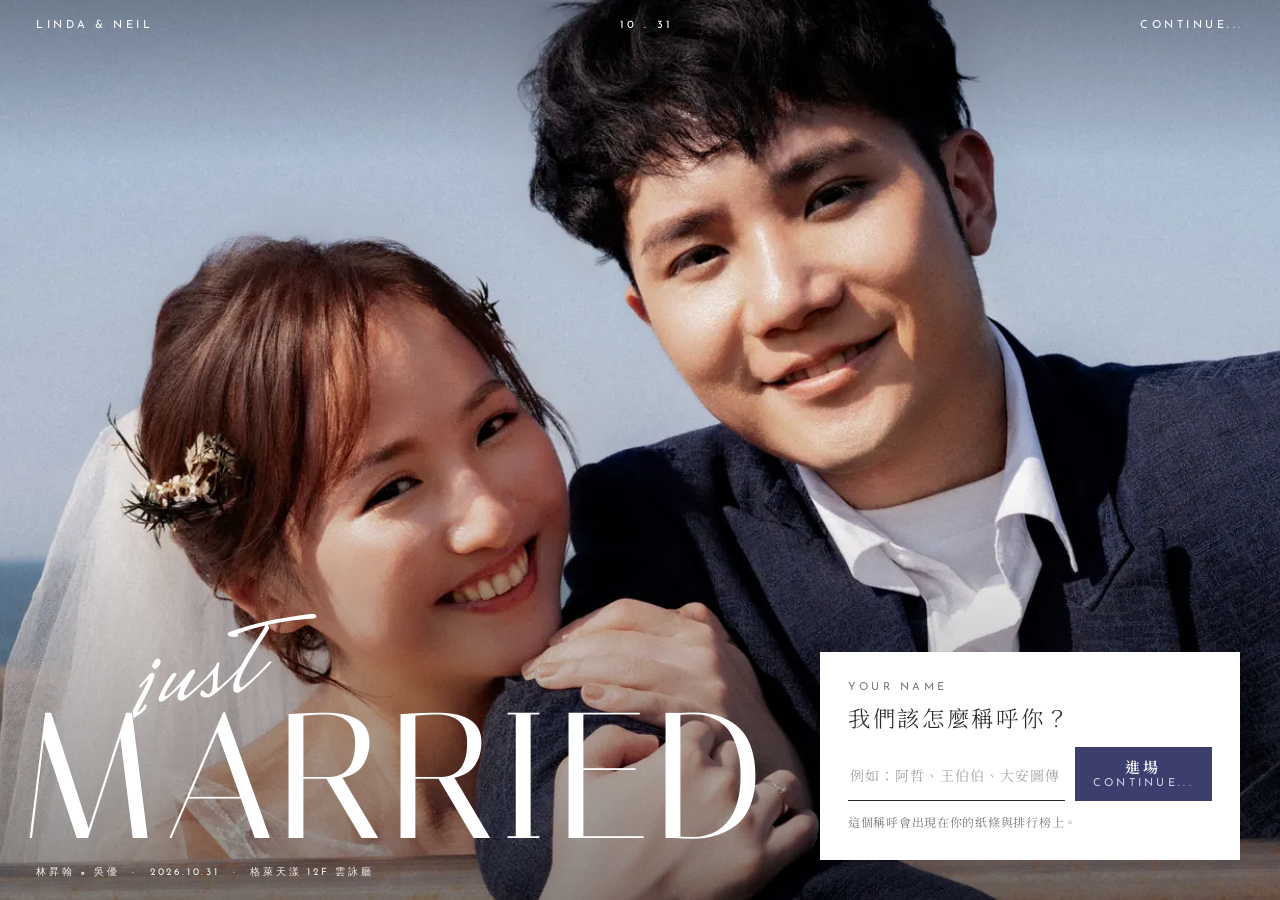
==== index.html @ d817870a "更新網頁 2026-10-26 18:53" ====
<!doctype html>
<html lang="zh-Hant-TW">
  <head>
    <meta charset="utf-8" />
    <meta name="viewport" content="width=device-width, initial-scale=1, viewport-fit=cover" />
    <meta name="theme-color" content="#FFFFFF" />
    <meta name="color-scheme" content="light" />
    <meta name="robots" content="noindex, nofollow" />
    <title>Neil & Linda · 林昇翰 × 吳優的婚禮</title>
    <meta name="description" content="2026.10.31 格萊天漾 雲詠廳。婚紗照相冊、傳紙條給新人，和一份關於我們的小考。" />
    <meta property="og:title" content="Neil & Linda · 林昇翰 × 吳優的婚禮" />
    <meta property="og:description" content="婚紗照相冊、傳紙條給新人，和一份關於我們的小考。" />
    <meta property="og:image" content="https://neil841004.github.io/nl1031/og.jpg" />
    <link rel="icon" href="./icon.svg" type="image/svg+xml" />
    <link rel="apple-touch-icon" href="./apple-touch-icon.png" />
    <link rel="preconnect" href="https://fonts.googleapis.com" />
    <link rel="preconnect" href="https://fonts.gstatic.com" crossorigin />
    <link
      href="https://fonts.googleapis.com/css2?family=Italiana&family=Josefin+Sans:wght@300;400;600&family=Mrs+Saint+Delafield&family=Noto+Serif+TC:wght@300;400;600&display=swap"
      rel="stylesheet"
    />
    <link rel="preload" as="image" href="./p/3531-1280.webp" fetchpriority="high" />
    <script type="module" crossorigin src="./assets/main-bapZqodi.js"></script>
    <link rel="modulepreload" crossorigin href="./assets/photos-Dlfpsx2v.js">
    <link rel="stylesheet" crossorigin href="./assets/photos-HaGVyk5e.css">
    <link rel="stylesheet" crossorigin href="./assets/main-BrK9rgqw.css">
  </head>
  <body>
    <div id="app"></div>
    <noscript>
      <p class="noscript">這個頁面需要開啟 JavaScript 才能使用。</p>
    </noscript>
  </body>
</html>
---- assets/photos-HaGVyk5e.css ----
:root{--bg: #ffffff;--paper: #ffffff;--surface: #ece7e2;--slate: #555b66;--blue: #4e6c9d;--lav: #aca9da;--navy: #3c3f6e;--ink: #2a2a2e;--muted: #7b7b82;--line: #dcd8d2;--pink: #f1c3cb;--accent: var(--navy);--accent-ink: #ffffff;--heart: #e2546a;--right: #4e6c9d;--wrong: #d98a96;--f-display: "Italiana", "Noto Serif TC", serif;--f-script: "Mrs Saint Delafield", cursive;--f-caps: "Josefin Sans", "Noto Sans TC", sans-serif;--f-text: "Noto Serif TC", "Songti TC", "PMingLiU", serif;--s-small: .8125rem;--s-body: 1rem;--s-lead: clamp(1.1875rem, 1.05rem + .7vw, 1.4rem);--s-head: clamp(1.75rem, 1.2rem + 3vw, 2.75rem);--s-mono: clamp(4.5rem, 24vw, 14rem);--m: clamp(18px, 5.5vw, 36px);--top: env(safe-area-inset-top, 0px);--bot: env(safe-area-inset-bottom, 0px);--ease-out: cubic-bezier(.22, 1, .36, 1);--ease-expo: cubic-bezier(.16, 1, .3, 1);--ease-in-out: cubic-bezier(.76, 0, .24, 1);--ease-soft: cubic-bezier(.33, 1, .68, 1);--ease-exit: cubic-bezier(.55, .055, .675, .19);--t-press: .14s;--t-hover: .18s;--t-ui: .26s;--t-reveal: .9s;--t-open: 1.2s}*,*:before,*:after{box-sizing:border-box}html{-webkit-text-size-adjust:100%;text-size-adjust:100%;background:var(--bg)}body{margin:0;min-height:100dvh;background:var(--bg);color:var(--ink);font-family:var(--f-text);font-size:var(--s-body);font-weight:400;line-height:1.75;letter-spacing:.03em;-webkit-font-smoothing:antialiased;-webkit-tap-highlight-color:transparent;overscroll-behavior-y:none;transition:background-color .6s ease}img{display:block;max-width:100%}button,input,textarea{font:inherit;color:inherit}button{cursor:pointer;background:none;border:0;padding:0;touch-action:manipulation}a{color:inherit}::selection{background:var(--lav);color:var(--navy)}:focus-visible{outline:1.5px solid var(--navy);outline-offset:3px}.sr{position:absolute!important;width:1px;height:1px;overflow:hidden;clip:rect(0 0 0 0);white-space:nowrap}.caps{font-family:var(--f-caps);font-weight:400;font-size:.6875rem;line-height:1.4;letter-spacing:.32em;text-transform:uppercase}.display{font-family:var(--f-display);font-weight:400;line-height:.82;letter-spacing:.01em;text-transform:uppercase;white-space:nowrap}.script{font-family:var(--f-script);font-weight:400;line-height:1;letter-spacing:0;text-transform:none}.latin{font-family:var(--f-display);font-weight:400}.vert{writing-mode:vertical-rl}.meta-row{display:flex;justify-content:space-between;align-items:center;gap:12px}.noscript{padding:var(--m)}.btn{display:inline-flex;align-items:center;justify-content:center;gap:.8em;min-height:54px;padding:0 1.6em;background:var(--navy);color:#fff;font-family:var(--f-text);font-size:.9375rem;font-weight:600;letter-spacing:.22em;transition:transform var(--t-press) var(--ease-out),background-color var(--t-hover) ease,opacity var(--t-hover) ease}.btn .en{font-family:var(--f-caps);font-size:.6875rem;font-weight:400;letter-spacing:.3em;text-transform:uppercase;opacity:.75}.btn:active{transform:scale(.97)}.btn[disabled]{opacity:.4;cursor:default}.btn .arrow{transition:transform var(--t-ui) var(--ease-out)}@media(hover:hover){.btn:hover .arrow{transform:translate(4px)}}.btn.quiet{background:transparent;color:inherit;min-height:44px;font-family:var(--f-caps);font-weight:400;font-size:.6875rem;letter-spacing:.3em;text-transform:uppercase;text-decoration:none;border-bottom:1px solid currentColor;border-radius:0;min-height:0;padding:6px 0 4px}.bar{position:sticky;top:0;z-index:20;display:flex;align-items:center;justify-content:space-between;gap:12px;padding:calc(var(--top) + 12px) var(--m) 12px;min-height:calc(54px + var(--top));background:var(--bg);transition:background-color .6s ease,color .6s ease}.bar .mark{font-family:var(--f-caps);font-size:.75rem;letter-spacing:.3em;text-transform:uppercase;text-decoration:none;padding:8px 0;white-space:nowrap}.bar nav{display:flex;gap:clamp(16px,5vw,30px)}.bar nav a{text-decoration:none;font-size:.875rem;letter-spacing:.24em;color:var(--muted);padding:8px 0;transition:color var(--t-hover) ease}.bar nav a[aria-current=page]{color:var(--ink)}.screen{min-height:100dvh}.screen-enter{animation:screen-in .6s var(--ease-out) both}@keyframes screen-in{0%{opacity:0}}.rise{animation:rise var(--t-reveal) var(--ease-expo) both;animation-delay:calc(var(--i, 0) * 90ms + var(--d, 0ms))}@keyframes rise{0%{opacity:0;transform:translateY(18px)}}.mask{display:block;overflow:hidden;padding-bottom:.06em;margin-bottom:-.06em}.mask>span{display:block;animation:mask-up 1.1s var(--ease-expo) both;animation-delay:calc(var(--i, 0) * .11s + var(--d, 0ms))}@keyframes mask-up{0%{transform:translateY(105%)}}.write{animation:write 1.6s var(--ease-soft) both;animation-delay:var(--d, 0ms)}@keyframes write{0%{clip-path:inset(0 100% 0 0);opacity:.3}to{clip-path:inset(0 -10% 0 0);opacity:1}}.ph{position:relative;overflow:hidden;background-color:var(--c, var(--surface));background-size:cover;background-position:center}.ph img{width:100%;height:100%;object-fit:cover;opacity:0;transition:opacity .7s ease}.ph img.in{opacity:1}.toast{position:fixed;left:50%;bottom:calc(96px + var(--bot));z-index:100;transform:translate(-50%,20px);opacity:0;max-width:calc(100vw - 2 * var(--m));padding:12px 20px;background:var(--navy);color:#fff;font-size:.875rem;letter-spacing:.08em;line-height:1.5;pointer-events:none;transition:opacity var(--t-ui) ease,transform var(--t-ui) var(--ease-out)}.toast.on{opacity:1;transform:translate(-50%)}@media(prefers-reduced-motion:reduce){*,*:before,*:after{animation-duration:1ms!important;animation-delay:0ms!important;transition-duration:1ms!important}}
---- assets/main-BrK9rgqw.css ----
.intro{position:relative;display:flex;flex-direction:column;min-height:100dvh;overflow:hidden;background:#1c1c1f;color:#fff}.intro-photo{position:absolute;inset:0;overflow:hidden}.intro-photo .shot{position:absolute;inset:0;opacity:0}.intro-photo img{object-position:50% 30%}.intro-photo .shot.now{opacity:1}.intro-photo .shot.top{z-index:2;animation:shot-in 1.6s ease both}.intro-photo .shot.under{z-index:1}.intro-photo .shot.now img{animation:drift 7s linear both}.intro-photo .shot:first-child.now:not(.top){animation:shot-in 1.2s ease both}@keyframes shot-in{0%{opacity:0}}@keyframes drift{0%{transform:scale(1)}to{transform:scale(1.04)}}.intro-scrim{position:absolute;inset:0;z-index:3;pointer-events:none;background:linear-gradient(180deg,#00000052,#0000 18%),linear-gradient(0deg,#0000006b,#0000 46%)}.intro-head{position:relative;z-index:4;padding:calc(var(--top) + 18px) var(--m) 0}.intro-title{position:relative;z-index:4;margin-top:auto;padding:0 calc(var(--m) * .5)}.intro-just{margin:0 0 -.36em 16%;font-size:clamp(6rem,38vw,14rem);transform:rotate(-8deg);transform-origin:0 100%;color:#fff}.intro-name{margin:0;font-size:var(--s-mono);font-weight:400}.intro-name .display{letter-spacing:.02em}.intro-line{margin:14px calc(var(--m) * .5) 20px;font-size:.625rem;letter-spacing:.28em;opacity:.92}.intro-card{position:relative;z-index:5;background:#fff;color:var(--ink);padding:22px var(--m) calc(22px + var(--bot))}.intro-ask[hidden]{display:none}.ask-label{margin:0 0 6px;color:var(--muted)}.ask-q{display:block;margin:0 0 12px;font-size:var(--s-lead);font-weight:300;letter-spacing:.12em;line-height:1.5}.ask-field{display:flex;align-items:stretch;gap:10px}.ask-field input{flex:1;min-width:0;height:54px;padding:0 2px;background:transparent;border:0;border-bottom:1px solid var(--ink);border-radius:0;font-size:1.0625rem;letter-spacing:.06em;outline:none;transition:border-color var(--t-hover) ease}.ask-field input::placeholder{color:#a3a3aa;font-size:.875rem}.ask-field input:focus{border-bottom-color:var(--navy)}.ask-go{flex:none;flex-direction:column;gap:0;padding:0 18px;line-height:1.3}.ask-note{margin:10px 0 0;font-size:.75rem;color:var(--muted);letter-spacing:.06em}.ask-row{display:flex;align-items:center;gap:22px}.ask-row .btn:first-child{flex:1}.intro.leaving .intro-card,.intro.leaving .intro-title,.intro.leaving .intro-head{transition:opacity .38s var(--ease-exit),transform .38s var(--ease-exit);opacity:0;transform:translateY(-12px)}@media(min-width:900px)and (min-aspect-ratio:1/1){.intro-title{max-width:62vw}.intro-just{font-size:9rem}.intro-card{position:absolute;right:40px;bottom:40px;width:420px;padding:28px}}.hello{padding:4px 0 56px}.hello-grid{display:grid;grid-template-columns:minmax(0,1.55fr) minmax(0,1fr);gap:6px;margin-bottom:6px}.hello-grid.two{grid-template-columns:minmax(0,1fr) minmax(0,1fr);margin-bottom:30px}.hello-photo .ph{height:100%}.hello-photo.big{aspect-ratio:3 / 4}.hello-grid.two .hello-photo{aspect-ratio:4 / 5}.hello-vert{min-width:0;overflow:hidden;background:var(--surface);display:grid;justify-items:center;align-items:start;padding:20px 0}.hello-vert .caps{font-family:var(--f-display);font-size:1rem;letter-spacing:.5em;color:var(--ink)}.hello-kicker{margin:0 var(--m) 8px;color:var(--muted)}.hello-h{margin:0 var(--m) 14px;font-size:var(--s-head);font-weight:300;line-height:1.35;letter-spacing:.12em}.hello-p{margin:0 var(--m);max-width:28em;color:#4a4a50}.hello-count{margin:16px var(--m) 0;color:var(--muted);font-size:.625rem}.hello-count:empty{display:none}.door{position:relative;display:block;overflow:hidden;text-decoration:none;color:inherit;transition:transform var(--t-press) var(--ease-out)}.door:active{transform:scale(.99)}.door-zh{margin:0;font-size:clamp(2.25rem,11vw,3.5rem);font-weight:300;line-height:1.2;letter-spacing:.32em}.door-album{color:#fff;aspect-ratio:9 / 15;max-height:92dvh;width:100%;display:flex;flex-direction:column;background:#222}.door-bg{position:absolute;inset:0}.door-bg .ph{height:100%}.door-bg img{object-position:50% 20%!important;transition:opacity .7s ease,transform 1.4s var(--ease-soft)}@media(hover:hover){.door-album:hover .door-bg img{transform:scale(1.03)}}.door-scrim{position:absolute;inset:0;background:linear-gradient(180deg,#00000047,#0000 16%),linear-gradient(0deg,#0006,#0000 42%)}.door-top{position:relative;margin:0;padding:18px var(--m)}.door-script{position:relative;margin:auto 0 -.38em 12%;font-size:clamp(4.5rem,30vw,10rem);color:var(--pink);transform:rotate(-6deg);z-index:2}.door-display{position:relative;margin:0;padding:0 8px;line-height:.8}.door-album .door-zh{position:relative;display:flex;justify-content:space-between;align-items:baseline;padding:10px var(--m) 22px;font-size:1.25rem;letter-spacing:.5em}.door-album .door-zh .caps{letter-spacing:.3em}.door-notes{color:#fff;min-height:560px;padding:44px var(--m) 34px;display:flex;flex-direction:column;gap:26px}.door-blur{position:absolute;inset:-30px;background-size:cover;background-position:center;filter:blur(22px) brightness(.62) saturate(.9);transform:scale(1.1)}.door-inset{position:relative;align-self:center;width:70%;border:8px solid #fff}.door-inset .ph{aspect-ratio:4 / 5}.door-notes-copy{position:relative}.door-notes-copy .caps{margin:0}.door-notes .door-zh{margin:6px 0 12px}.door-quote{margin:0 0 22px}.door-quote p{margin:0 0 6px;font-size:var(--s-lead);font-weight:300;line-height:1.6;letter-spacing:.08em}.door-quote cite{font-style:normal;font-size:.8125rem;opacity:.85;letter-spacing:.12em}.door-quiz{background:var(--blue);color:#fff;padding:0 var(--m) 40px;text-align:center}.door-quiz:before{content:"";position:absolute;inset:0 0 auto;height:42%;background:#fff}.door-quiz-photo{position:relative;width:62%;margin:0 auto}.door-quiz-photo .ph{aspect-ratio:3 / 4}.door-quiz-label{margin:16px 0 18px;opacity:.92}.door-quiz .door-zh{font-size:clamp(2rem,10vw,3rem)}.door-sub{margin:12px auto 18px;max-width:20em;font-weight:300;letter-spacing:.08em}.door-go{margin:0}.home-foot{background:var(--lav);color:var(--navy);padding:30px 0 calc(28px + var(--bot));overflow:hidden}.foot-years{padding:0 var(--m);margin:0 0 110px}.foot-years i{flex:1;height:1px;background:currentColor;opacity:.6;margin:0 14px}.foot-script{margin:0 0 -.42em 4%;font-size:clamp(4rem,24vw,9rem);color:#fff;transform:rotate(-6deg);position:relative;z-index:2}.foot-display{margin:0 0 22px;padding:0 4px}.foot-row{display:flex;justify-content:space-between;align-items:flex-end;gap:16px;padding:0 var(--m);font-size:.75rem;letter-spacing:.12em;line-height:1.8}.foot-row p{margin:0}@media(min-width:900px){.home main{max-width:760px;margin:0 auto}.home-foot>*{max-width:760px;margin-left:auto;margin-right:auto}}.js-reveal [data-reveal]{opacity:0;transform:translateY(20px)}.js-reveal [data-reveal].in{opacity:1;transform:none;transition:opacity var(--t-reveal) var(--ease-expo),transform var(--t-reveal) var(--ease-expo);transition-delay:calc(var(--i, 0) * 80ms)}.js-reveal .door-script[data-reveal].in{transform:rotate(-6deg)}.album{display:flex;flex-direction:column;height:100dvh;min-height:0;overflow:hidden;background:#efedea;color:var(--ink);user-select:none;-webkit-user-select:none}.album .bar{position:relative;background:transparent}.album-head{display:flex;justify-content:space-between;align-items:baseline;gap:12px;padding:0 var(--m) 6px}.album-head p{margin:0}.album-ch{display:flex;gap:12px;align-items:baseline;font-size:.875rem;letter-spacing:.3em}.album-ch .latin{font-family:var(--f-caps);font-size:.625rem;letter-spacing:.3em;text-transform:uppercase;color:var(--muted)}.album-n{font-family:var(--f-caps);font-size:.6875rem;letter-spacing:.2em;color:var(--muted);font-variant-numeric:tabular-nums}.book{position:relative;flex:1;min-height:0;display:grid;place-items:center;touch-action:pan-y;cursor:grab}.book:active{cursor:grabbing}.stage{position:relative;perspective:2200px;perspective-origin:50% 50%}.album:not(.is-wide) .stage{perspective-origin:0% 50%}.slot{position:absolute;inset:0}.is-wide .slot-left{right:50%}.is-wide .slot-right{left:50%}.slot .shade{position:absolute;inset:0;pointer-events:none;opacity:0;background:linear-gradient(90deg,#00000073,#0000 70%)}.is-wide .slot-left .shade{background:linear-gradient(270deg,#00000073,#0000 70%)}.leaf{--lift: 0;position:absolute;inset:0;z-index:5;transform-origin:0% 50%;transform-style:preserve-3d;will-change:transform}.leaf-wide{left:50%}.leaf .face{position:absolute;inset:0;backface-visibility:hidden;-webkit-backface-visibility:hidden;box-shadow:0 calc(var(--lift) * 18px) calc(var(--lift) * 50px) rgb(0 0 0 / calc(var(--lift) * .25))}.leaf .back{transform:rotateY(180deg)}.leaf .sheen{position:absolute;inset:0;pointer-events:none;opacity:0;background:linear-gradient(90deg,#0000004d,#0000000a)}.leaf .back .sheen{background:linear-gradient(270deg,#0000004d,#0000000a)}.page{position:absolute;inset:0;container-type:size;background:#fff;color:var(--ink);overflow:hidden}.page-none{background:transparent}.pf{position:absolute;margin:0;overflow:hidden}.pf .ph{position:absolute;inset:0}.pf-like{position:absolute;left:6px;bottom:4px;z-index:3}.pf.bg{inset:0}.pg-scrim{position:absolute;inset:0;z-index:1;pointer-events:none;background:linear-gradient(180deg,#0000004d,#0000 16%),linear-gradient(0deg,#0000005c,#0000 40%)}.pg-scrim.low{background:linear-gradient(0deg,#0000005c,#0000 22%)}.pg-top{position:absolute;z-index:2;top:0;left:0;right:0;margin:0;padding:5cqh 6cqw 0;font-size:max(9px,2.6cqw);color:#fff;pointer-events:none}.pg-top i{flex:1;height:1px;background:currentColor;opacity:.7;margin:0 3cqw}.pg-title{position:absolute;z-index:2;left:0;right:0;bottom:0;color:#fff;pointer-events:none}.pg-script{margin:0 0 -.4em 10%;font-size:22cqw;color:#fff;transform:rotate(-7deg);transform-origin:0 100%;position:relative;z-index:2}.pg-display{margin:0;padding:0 1.5cqw;font-size:min(42cqw,calc(100cqw / (var(--n) * .6)));line-height:.82}.pg-sub{margin:2.2cqh 6cqw 5cqh;font-size:max(9px,2.4cqw);opacity:.92}.pg-foot{position:absolute;z-index:2;left:0;right:0;bottom:4.5cqh;margin:0;text-align:center;color:#fff;font-size:max(9px,2.6cqw);pointer-events:none}.page-full .pf-like,.page-opener .pf-like,.page-cover .pf-like{left:auto;right:6px;top:11cqh;bottom:auto}.page-opener .pg-script{color:var(--pink)}.trio{position:absolute;inset:0;display:grid;grid-template-columns:1.15fr .85fr;grid-template-rows:57% 1fr;gap:5px;background:#fff}.trio .pf{position:relative}.trio .t-a{grid-area:1 / 1}.t-panel{grid-area:1 / 2;background:var(--surface);display:grid;justify-items:end;align-items:start;padding:5cqh 4cqw 0 0;min-width:0;overflow:hidden}.t-panel .caps{font-family:var(--f-display);font-size:max(11px,4.6cqw);letter-spacing:.42em;color:var(--ink)}.trio .t-b{grid-area:2 / 1}.trio .t-c{grid-area:2 / 2}.trio.flip{grid-template-columns:.85fr 1.15fr;grid-template-rows:1fr 57%}.trio.flip .t-a{grid-area:2 / 2}.trio.flip .t-panel{grid-area:2 / 1;align-items:end;padding:0 4cqw 5cqh 0}.trio.flip .t-b{grid-area:1 / 1}.trio.flip .t-c{grid-area:1 / 2}.split-block{position:absolute;left:0;right:0;bottom:0;height:54%;background:var(--blue)}.s-p{left:19%;width:62%;top:6%;height:52%}.s-caps{position:absolute;left:0;right:0;top:60.5%;margin:0;text-align:center;color:#fff;font-size:max(9px,2.5cqw)}.s-l{left:0;right:0;bottom:0;height:min(32%,66.6cqw)}.c-photo{left:0;right:0;top:0;height:86%}.c-caps{position:absolute;left:0;right:0;bottom:5.5%;margin:0;text-align:center;font-size:max(9px,2.6cqw);color:var(--ink)}.i-blur{position:absolute;inset:-30px;background-size:cover;background-position:center;filter:blur(18px) brightness(.72) saturate(.9);transform:scale(1.1)}.framed{border:max(5px,1.6cqw) solid #fff}.i-a{left:13%;width:62%;top:9%;aspect-ratio:3 / 2}.i-b{right:6%;width:76%;top:44%;aspect-ratio:3 / 2}.i-foot{position:absolute;left:7cqw;right:7cqw;bottom:5cqh;margin:0;color:#fff;font-size:max(9px,2.5cqw)}.lands{position:absolute;left:50%;top:46%;width:min(84cqw,calc((80cqh - 10px)/2));transform:translate(-50%,-50%);display:grid;gap:5px}.lands .pf{position:relative;aspect-ratio:3 / 2}.l-caps{position:absolute;left:0;right:0;bottom:5cqh;margin:0;text-align:center;font-size:max(9px,2.5cqw);color:var(--muted)}.page-land{background:var(--surface)}.page-land .pg-top{color:var(--ink)}.ld{left:6%;right:6%;top:22%;aspect-ratio:3 / 2}.ld-word{position:absolute;left:0;right:0;bottom:6%;color:var(--ink)}.page-end{background:var(--lav);color:var(--navy)}.page-end .pg-top,.page-end .pg-title{color:var(--navy)}.page-end .pg-script{color:#fff}.end-copy{position:absolute;z-index:3;left:8cqw;right:8cqw;top:16cqh}.end-zh{margin:0 0 3cqh;font-size:max(20px,7cqw);font-weight:300;line-height:1.5;letter-spacing:.2em}.end-note{margin:0 0 4cqh;font-size:.875rem;letter-spacing:.1em}.end-actions{display:flex;flex-direction:column;align-items:flex-start;gap:12px}.page-end .btn.quiet{color:var(--navy)}.like{display:inline-flex;align-items:center;gap:6px;min-width:40px;height:40px;padding:0 6px 0 2px;color:#fff;font-family:var(--f-caps);font-size:.8125rem;letter-spacing:.06em;font-variant-numeric:tabular-nums;text-shadow:0 1px 6px rgb(0 0 0 / .45)}.like-icon{position:relative;width:22px;height:22px;filter:drop-shadow(0 1px 4px rgb(0 0 0 / .4));transition:transform var(--t-press) var(--ease-out)}.like:active .like-icon{transform:scale(.8)}.like-icon svg{position:absolute;inset:0;width:100%;height:100%}.like-icon .o{fill:none;stroke:currentColor;stroke-width:1.8}.like-icon .f{fill:var(--heart);opacity:0;transform:scale(.5);transition:opacity .12s ease,transform .3s var(--ease-out)}.like.on .like-icon .o{stroke:var(--heart)}.like.on .like-icon .f{opacity:1;transform:scale(1)}.like-n{display:inline-block;min-width:1ch}.heart-layer{position:fixed;inset:0;z-index:200;pointer-events:none;overflow:hidden}.heart-layer .burst{position:absolute}.heart-layer svg{width:100%;height:100%;fill:currentColor;display:block}.big-heart{position:absolute;width:96px;height:96px;color:#fff;filter:drop-shadow(0 6px 18px rgb(0 0 0 / .25))}.album-foot{padding:4px var(--m) calc(6px + var(--bot))}.album-progress{height:2px;background:var(--line);overflow:hidden}.album-progress i{display:block;height:100%;background:var(--ink);transform-origin:0 50%;transform:scaleX(0);transition:transform .5s var(--ease-out)}.album-tools{display:flex;justify-content:space-between;align-items:center}.tool{min-width:48px;height:46px;font-size:1.125rem;color:inherit;transition:opacity var(--t-hover) ease}.tool:disabled{opacity:.25;cursor:default}.tool-toc{font-family:var(--f-caps);font-size:.6875rem;letter-spacing:.32em}.toc{list-style:none;margin:0;padding:0;display:grid;gap:6px}.toc-row{display:grid;grid-template-columns:64px 1fr auto;align-items:center;gap:16px;width:100%;padding:6px 14px 6px 6px;background:var(--surface);text-align:left;transition:transform var(--t-press) var(--ease-out)}.toc-row:active{transform:scale(.98)}.toc-photo .ph{aspect-ratio:4 / 5}.toc-name{display:flex;flex-direction:column;line-height:1.4}.toc-zh{font-size:1.25rem;letter-spacing:.3em}.toc-name .latin{font-family:var(--f-caps);font-size:.625rem;letter-spacing:.3em;text-transform:uppercase;color:var(--muted)}.toc-n{font-family:var(--f-caps);font-size:.6875rem;letter-spacing:.2em;color:var(--muted)}.toc-liked{margin:18px 0 0;font-size:.875rem;color:var(--muted)}.lightbox{--fade: 1;position:fixed;inset:0;z-index:150;display:flex;flex-direction:column;background:rgb(18 18 20 / var(--fade));color:#f4f2ef;opacity:0;transition:opacity .26s ease;touch-action:none}.lightbox.open{opacity:1}.lightbox.closing{opacity:0}.lb-top,.lb-foot{position:relative;z-index:2;display:flex;align-items:center;justify-content:space-between;padding:calc(8px + var(--top)) var(--m) 8px;transition:opacity var(--t-ui) ease}.lb-foot{padding:8px var(--m) calc(14px + var(--bot));min-height:64px}.lightbox.bare .lb-top,.lightbox.bare .lb-foot{opacity:0}.lb-n{margin:0;font-family:var(--f-caps);font-size:.6875rem;letter-spacing:.24em;font-variant-numeric:tabular-nums}.lb-x{height:44px;font-family:var(--f-caps);font-size:.6875rem;letter-spacing:.3em;color:inherit}.lb-hint{margin:0;font-size:var(--s-small);opacity:.8}.lb-track{position:relative;flex:1;min-height:0}.lb-slide{position:absolute;inset:0;display:grid;place-items:center;overflow:hidden}.lb-slide img{max-width:100%;max-height:100%;width:auto;height:auto;object-fit:contain;transform-origin:50% 50%;user-select:none;-webkit-user-drag:none}.sheet{position:fixed;inset:0;z-index:120;display:flex;flex-direction:column;justify-content:flex-end}.sheet-scrim{position:absolute;inset:0;background:#1e1e2273;opacity:0;transition:opacity .3s ease}.sheet-paper{position:relative;max-height:88dvh;overflow:auto;overscroll-behavior:contain;background:#fff;color:var(--ink);padding:8px var(--m) calc(28px + var(--bot));transform:translateY(100%);transition:transform .38s var(--ease-out)}.sheet.open .sheet-scrim{opacity:1}.sheet.open .sheet-paper{transform:none}.sheet.closing .sheet-paper{transform:translateY(100%);transition-duration:.26s;transition-timing-function:var(--ease-exit)}.sheet-grip{height:28px;margin:0 -24px;touch-action:none;cursor:grab;display:grid;place-items:center}.sheet-grip:after{content:"";width:40px;height:3px;background:var(--line)}.sheet-x{position:absolute;top:18px;right:var(--m);height:44px;font-family:var(--f-caps);font-size:.6875rem;letter-spacing:.3em}.sheet-title{margin:6px 0 20px;font-size:var(--s-head);font-weight:300;letter-spacing:.2em;line-height:1.2}@media(min-width:700px){.sheet{align-items:center;justify-content:center}.sheet-paper{width:min(560px,92vw);transform:translateY(40px);opacity:0;transition:transform .38s var(--ease-out),opacity .3s ease}.sheet.open .sheet-paper{opacity:1}.sheet.closing .sheet-paper{opacity:0;transform:translateY(40px)}}.notes-screen{padding-bottom:calc(96px + var(--bot))}.notes-hi{padding:8px 0 40px;overflow:hidden}.notes-meta{margin:0 var(--m) 26px;color:var(--muted)}.notes-script{position:relative;z-index:2;margin:0 0 -.45em 8%;font-size:clamp(3.75rem,22vw,8rem);color:var(--pink);transform:rotate(-6deg);transform-origin:0 100%}.notes-display{margin:0 0 22px;padding:0 4px;color:var(--ink)}.notes-h{margin:0 var(--m) 12px;font-size:var(--s-head);font-weight:300;line-height:1.3;letter-spacing:.2em}.notes-hi>p:last-child{margin:0 var(--m);max-width:30em;color:#4a4a50}.wall{list-style:none;margin:0;padding:0 var(--m);display:flex;flex-direction:column;gap:10px}.note{--tone: var(--surface);--tink: var(--ink);width:var(--w);padding:22px 22px 16px;background:var(--tone);color:var(--tink)}.note.n-r{align-self:flex-end}.note.n-warm{--tone: var(--surface)}.note.n-white{--tone: #fff;border:1px solid var(--line)}.note.n-blue{--tone: var(--blue);--tink: #fff}.note.n-slate{--tone: var(--slate);--tink: #fff}.note.n-private{--tone: var(--lav);--tink: var(--navy)}.note-text{margin:0 0 14px;white-space:pre-wrap;overflow-wrap:anywhere;font-weight:300;line-height:1.8;letter-spacing:.08em}.n-xl .note-text{font-size:clamp(1.5rem,6.5vw,2rem);line-height:1.45;letter-spacing:.14em}.n-l .note-text{font-size:var(--s-lead);line-height:1.7}.n-m .note-text{font-size:var(--s-body)}.note-by{display:flex;justify-content:space-between;align-items:baseline;gap:12px;margin:0}.note-name{font-size:.8125rem;letter-spacing:.24em}.note-name:before{content:"— "}.note-by time{font-family:var(--f-caps);font-size:.625rem;letter-spacing:.2em;opacity:.7;white-space:nowrap}.note-tag{margin:0 0 12px;font-size:.625rem;opacity:.85}.note.arrive{animation:arrive .9s var(--ease-expo) both}@keyframes arrive{0%{opacity:0;transform:translateY(-24px)}}.wall-empty{margin:20px var(--m);padding:40px 24px;background:var(--surface);font-size:var(--s-lead);font-weight:300;letter-spacing:.12em;line-height:1.6}.notes-cta{position:fixed;left:0;right:0;bottom:0;z-index:10;padding:12px var(--m) calc(12px + var(--bot));background:#fff}.notes-cta .btn{width:100%}.slip{position:relative;padding:18px 18px 14px;background:var(--surface);transform-origin:50% 0;transition:background-color var(--t-ui) ease,color var(--t-ui) ease}.compose.is-private .slip{background:var(--lav);color:var(--navy)}.slip textarea{display:block;width:100%;min-height:9.5em;padding:0;border:0;background:transparent;resize:none;outline:none;font-size:var(--s-lead);font-weight:300;line-height:1.7;letter-spacing:.08em}.slip textarea::placeholder{color:color-mix(in srgb,currentColor 45%,transparent)}.slip-by{margin:8px 0 0;text-align:right;font-size:.8125rem;letter-spacing:.24em}.slip-by:before{content:"— "}.slip-len{margin:8px 0 18px;text-align:right;font-family:var(--f-caps);font-size:.6875rem;letter-spacing:.16em;color:var(--muted);font-variant-numeric:tabular-nums}.who{display:grid;grid-template-columns:1fr 1fr;gap:6px;margin:0;padding:0;border:0}.who legend{margin-bottom:10px;font-size:.875rem;letter-spacing:.16em}.who label{position:relative;display:grid;place-items:center;min-height:52px;padding:0 8px;border:1px solid var(--line);text-align:center;font-size:.875rem;letter-spacing:.14em;cursor:pointer;transition:background-color var(--t-hover) ease,color var(--t-hover) ease}.who input{position:absolute;opacity:0;inset:0;cursor:pointer}.who label:has(input:checked){background:var(--navy);border-color:var(--navy);color:#fff}.who label:has(input:focus-visible){outline:1.5px solid var(--navy);outline-offset:2px}.who-note{margin:12px 0 22px;font-size:.8125rem;color:var(--muted);min-height:3em}.compose .send{width:100%}@media(min-width:900px){.notes{max-width:760px;margin:0 auto}.notes-cta{position:sticky;bottom:0;display:flex;justify-content:center}.notes-cta .btn{width:min(760px,100%)}}.quiz-screen{background:#fff}.quiz{padding:8px var(--m) calc(48px + var(--bot));max-width:720px;overflow:hidden}.quiz-meta{margin:0 0 28px;color:var(--muted)}.quiz-script{position:relative;z-index:2;margin:0 0 -.42em 4%;font-size:clamp(3.75rem,22vw,8rem);color:var(--pink);transform:rotate(-6deg);transform-origin:0 100%}.quiz-display{margin:0 calc(-1 * var(--m) + 4px) 26px}.quiz-title{margin:0 0 16px;font-size:var(--s-head);font-weight:300;line-height:1.3;letter-spacing:.2em}.quiz-lead{margin:0 0 26px;font-size:var(--s-lead);font-weight:300;line-height:1.7;letter-spacing:.08em;max-width:20em}.quiz-rules{margin:0 0 32px;padding:22px 22px 22px 40px;background:var(--surface);display:grid;gap:10px;max-width:34em;font-size:.9375rem;letter-spacing:.06em}.quiz-rules li::marker{color:var(--muted)}.quiz-go .btn{width:100%}.quiz-closed{padding:20px;background:var(--surface);margin:0}.q-progress{display:flex;justify-content:space-between;margin:10px 0;color:var(--muted);font-variant-numeric:tabular-nums}.q-bar{height:2px;background:var(--line);margin-bottom:40px;overflow:hidden}.q-bar i{display:block;height:100%;background:var(--ink);transform-origin:0 50%;transition:transform .7s var(--ease-out)}.q-text{margin:0 0 30px;font-size:clamp(1.5rem,1.1rem + 2.4vw,2.25rem);font-weight:300;line-height:1.6;letter-spacing:.1em}.q-options{list-style:none;margin:0;padding:0;display:grid;gap:8px}.opt{position:relative;display:flex;align-items:center;gap:16px;width:100%;min-height:62px;padding:12px 18px;background:#fff;border:1px solid var(--line);text-align:left;font-size:1.0625rem;letter-spacing:.08em;line-height:1.5;transition:transform var(--t-press) var(--ease-out),background-color .32s ease,border-color .32s ease,color .32s ease,opacity .32s ease}.opt-k{font-size:1.75rem;line-height:1;width:1ch;color:var(--muted)}.opt-t{flex:1}.opt:active:not(:disabled){transform:scale(.985)}@media(hover:hover){.opt:hover:not(:disabled){border-color:var(--ink)}}.opt:disabled{cursor:default}.opt:after{content:"";font-family:var(--f-caps);font-size:.625rem;letter-spacing:.24em;white-space:nowrap}.opt.right{background:var(--blue);border-color:var(--blue);color:#fff}.opt.right .opt-k{color:#fff}.opt.right:after{content:"ANSWER"}.opt.is-wrong{background:var(--pink);border-color:var(--pink);color:var(--ink);animation:shake .42s var(--ease-out)}.opt.is-wrong:after{content:"YOURS"}.opt.is-right:after{content:"CORRECT ♡"}.opt.is-right{animation:pop .42s var(--ease-out)}.opt.dim{opacity:.4}@keyframes shake{20%{transform:translate(-6px)}45%{transform:translate(5px)}70%{transform:translate(-3px)}}@keyframes pop{40%{transform:scale(1.02)}}.q-reveal{margin-top:30px}.q-reveal[hidden]{display:none}.q-verdict{margin:0 0 6px;font-size:var(--s-head);font-weight:300;letter-spacing:.2em;line-height:1.3;color:#c76b7b}.q-reveal.is-right .q-verdict{color:var(--blue)}.q-note{margin:0 0 24px;font-size:var(--s-lead);font-weight:300;line-height:1.8;letter-spacing:.08em;max-width:24em}.q-reveal .btn{width:100%}.q-last{margin:10px 0 0;font-size:.75rem;color:var(--muted);text-align:center}.quiz-result{max-width:none;padding:0 0 calc(48px + var(--bot))}.quiz-result>*{margin-left:var(--m);margin-right:var(--m)}.r-meta{padding:18px var(--m) 0;margin:0!important;background:var(--lav);color:var(--navy)}.r-pct{margin:0!important;padding:12px var(--m) 0;background:var(--lav);color:var(--navy);font-size:clamp(7rem,44vw,18rem);line-height:.9;letter-spacing:-.02em;font-variant-numeric:tabular-nums}.r-unit{font-size:.4em;margin-left:.04em}.r-line{margin:0!important;padding:14px var(--m) 4px;background:var(--lav);color:var(--navy);font-size:.9375rem;letter-spacing:.12em}.r-msg{margin:0 0 44px!important;padding:4px var(--m) 34px;background:var(--lav);color:var(--navy);font-size:var(--s-lead);font-weight:300;line-height:1.7;letter-spacing:.08em}.quiz-result .r-msg,.quiz-result .r-meta,.quiz-result .r-pct,.quiz-result .r-line{margin-left:0;margin-right:0}.board-wrap{margin:0 0 40px!important;padding:26px var(--m) 28px;background:var(--blue);color:#fff}.board-script{margin:0 0 -.5em;font-size:4.5rem;color:var(--pink);transform:rotate(-6deg);transform-origin:0 100%}.board-h{margin:0 0 18px;font-size:var(--s-head);font-weight:300;letter-spacing:.24em;line-height:1.3;display:flex;align-items:baseline;justify-content:space-between}.board-h .caps{font-size:.6875rem}.board{list-style:none;margin:0 0 20px;padding:0}.board li{display:grid;grid-template-columns:2.2em 1fr auto;align-items:baseline;gap:12px;padding:12px 0;border-bottom:1px solid rgb(255 255 255 / .3)}.board li.mine{margin:0 calc(-1 * var(--m));padding:12px var(--m);background:var(--navy);border-bottom-color:transparent}.b-rank{font-size:2.25rem;line-height:1}.b-name{font-size:1.0625rem;letter-spacing:.1em;overflow-wrap:anywhere}.b-name em{font-style:normal;font-size:.8125rem;opacity:.8}.b-pct{font-family:var(--f-caps);letter-spacing:.1em;font-variant-numeric:tabular-nums}.board li.b-empty{display:block;opacity:.85}.board-note{margin:0;font-size:.8125rem;opacity:.88;line-height:1.8;letter-spacing:.06em}.review{margin-bottom:40px}.review summary{display:flex;align-items:center;justify-content:space-between;min-height:56px;padding:0 20px;background:var(--surface);cursor:pointer;list-style:none;letter-spacing:.14em}.review summary::-webkit-details-marker{display:none}.review summary:after{content:"+";font-family:var(--f-caps);transition:transform var(--t-ui) var(--ease-out)}.review[open] summary:after{transform:rotate(45deg)}.review-list{list-style:none;margin:0;padding:8px 0 0;display:grid;gap:8px}.review-list li{padding:16px 20px;border:1px solid var(--line)}.review-list li.no{background:#fbf1f3;border-color:#f3dde2}.rv-q{margin:0 0 6px;letter-spacing:.08em}.rv-a,.rv-note{margin:0;font-size:.875rem}.rv-note{margin-top:6px;color:var(--muted)}.r-next{display:flex;flex-direction:column;align-items:stretch;gap:14px}.r-next .btn.quiet{align-self:center}@media(min-width:900px){.quiz{margin:0 auto}.quiz-result{max-width:760px}}
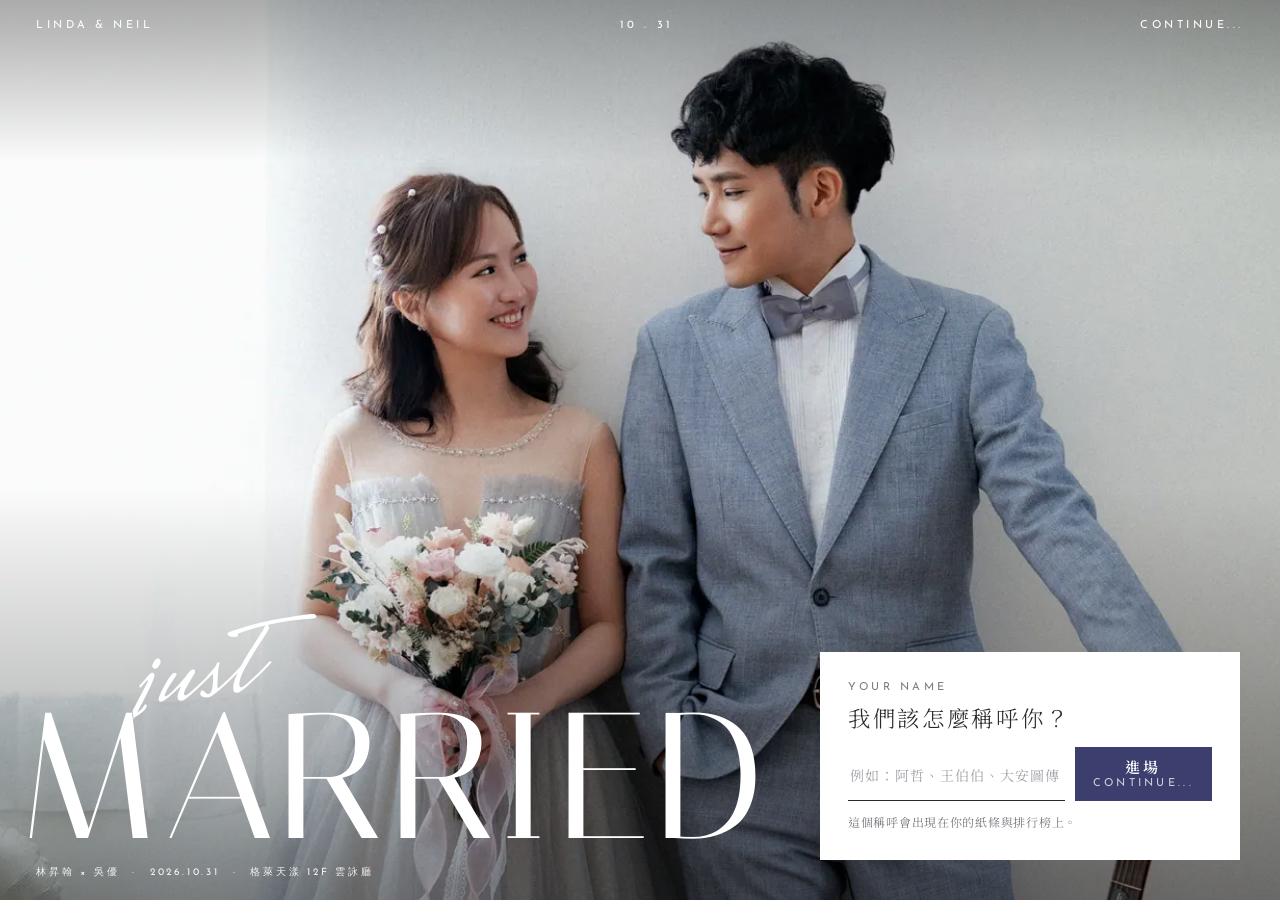
==== commit 7009e191: "更新網頁 2026-10-26 21:00" ====
--- a/index.html
+++ b/index.html
@@ -20,7 +20,7 @@
       rel="stylesheet"
     />
     <link rel="preload" as="image" href="./p/3531-1280.webp" fetchpriority="high" />
-    <script type="module" crossorigin src="./assets/main-bapZqodi.js"></script>
+    <script type="module" crossorigin src="./assets/main-CAeISB0T.js"></script>
     <link rel="modulepreload" crossorigin href="./assets/photos-Dlfpsx2v.js">
     <link rel="stylesheet" crossorigin href="./assets/photos-HaGVyk5e.css">
     <link rel="stylesheet" crossorigin href="./assets/main-BrK9rgqw.css">
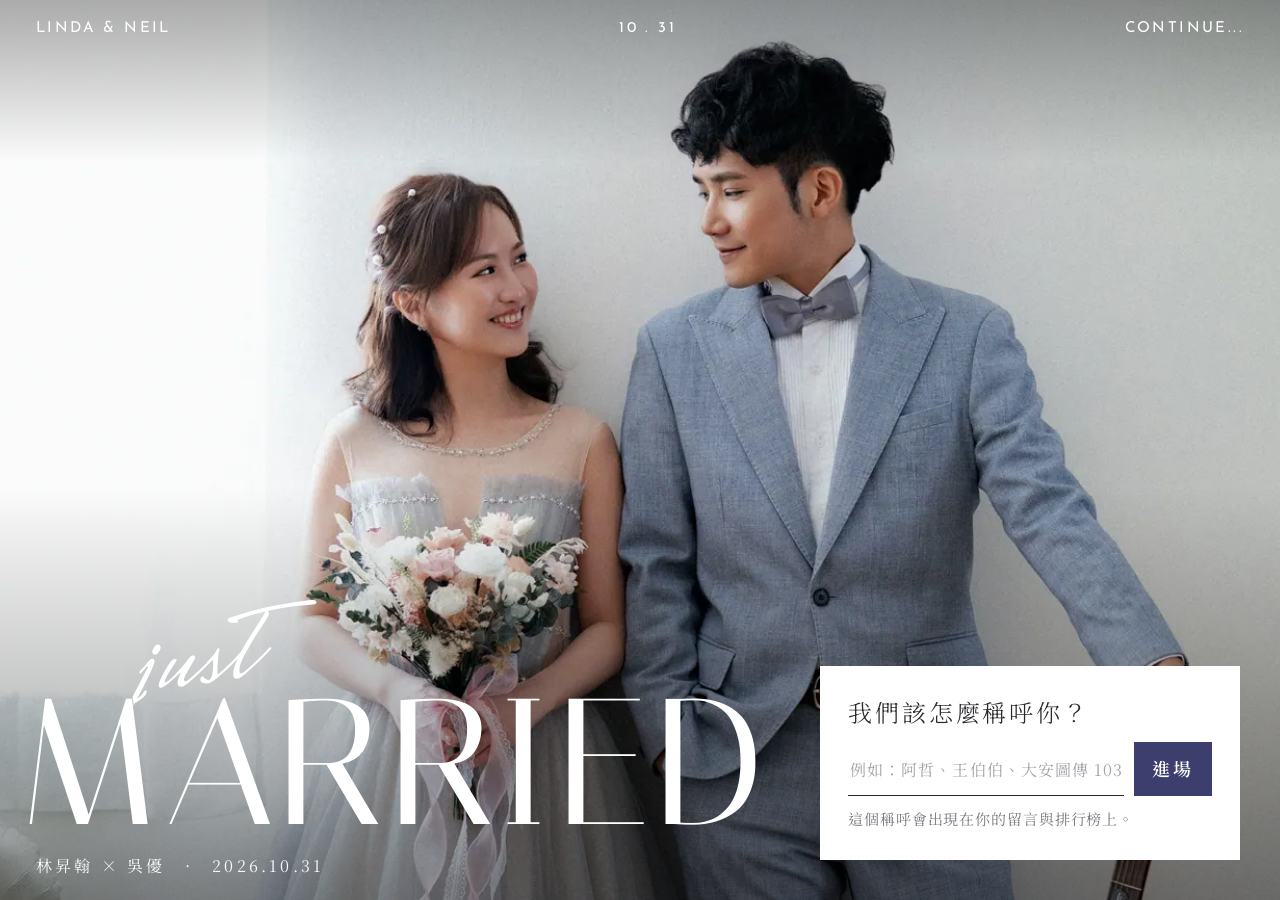
==== commit 72fea655: "更新網頁 2026-10-26 21:43" ====
--- a/index.html
+++ b/index.html
@@ -7,9 +7,9 @@
     <meta name="color-scheme" content="light" />
     <meta name="robots" content="noindex, nofollow" />
     <title>Neil & Linda · 林昇翰 × 吳優的婚禮</title>
-    <meta name="description" content="2026.10.31 格萊天漾 雲詠廳。婚紗照相冊、傳紙條給新人，和一份關於我們的小考。" />
+    <meta name="description" content="林昇翰 × 吳優 2026.10.31。婚紗照相冊、留言板，和一份關於我們的小考。" />
     <meta property="og:title" content="Neil & Linda · 林昇翰 × 吳優的婚禮" />
-    <meta property="og:description" content="婚紗照相冊、傳紙條給新人，和一份關於我們的小考。" />
+    <meta property="og:description" content="婚紗照相冊、留言板，和一份關於我們的小考。" />
     <meta property="og:image" content="https://neil841004.github.io/nl1031/og.jpg" />
     <link rel="icon" href="./icon.svg" type="image/svg+xml" />
     <link rel="apple-touch-icon" href="./apple-touch-icon.png" />
@@ -20,10 +20,10 @@
       rel="stylesheet"
     />
     <link rel="preload" as="image" href="./p/3531-1280.webp" fetchpriority="high" />
-    <script type="module" crossorigin src="./assets/main-CAeISB0T.js"></script>
-    <link rel="modulepreload" crossorigin href="./assets/photos-Dlfpsx2v.js">
-    <link rel="stylesheet" crossorigin href="./assets/photos-HaGVyk5e.css">
-    <link rel="stylesheet" crossorigin href="./assets/main-BrK9rgqw.css">
+    <script type="module" crossorigin src="./assets/main-Dsw3IPP7.js"></script>
+    <link rel="modulepreload" crossorigin href="./assets/photos-BwNsoFNE.js">
+    <link rel="stylesheet" crossorigin href="./assets/photos-IkRibiMT.css">
+    <link rel="stylesheet" crossorigin href="./assets/main-CRkh8fkG.css">
   </head>
   <body>
     <div id="app"></div>
--- a/assets/photos-IkRibiMT.css
+++ b/assets/photos-IkRibiMT.css
@@ -0,0 +1 @@
+:root{--bg: #ffffff;--paper: #ffffff;--surface: #ece7e2;--slate: #555b66;--blue: #4e6c9d;--lav: #aca9da;--navy: #3c3f6e;--ink: #2a2a2e;--muted: #7b7b82;--line: #dcd8d2;--pink: #f1c3cb;--accent: var(--navy);--accent-ink: #ffffff;--heart: #e2546a;--right: #4e6c9d;--wrong: #d98a96;--f-display: "Italiana", "Noto Serif TC", serif;--f-script: "Mrs Saint Delafield", cursive;--f-caps: "Josefin Sans", "Noto Sans TC", sans-serif;--f-text: "Noto Serif TC", "Songti TC", "PMingLiU", serif;--s-min: .9375rem;--s-small: 1rem;--s-body: 1.125rem;--s-lead: clamp(1.3125rem, 1.15rem + .7vw, 1.5rem);--s-head: clamp(1.875rem, 1.3rem + 3vw, 2.75rem);--s-mono: clamp(4.5rem, 24vw, 14rem);--m: clamp(18px, 5.5vw, 36px);--top: env(safe-area-inset-top, 0px);--bot: env(safe-area-inset-bottom, 0px);--ease-out: cubic-bezier(.22, 1, .36, 1);--ease-expo: cubic-bezier(.16, 1, .3, 1);--ease-in-out: cubic-bezier(.76, 0, .24, 1);--ease-soft: cubic-bezier(.33, 1, .68, 1);--ease-exit: cubic-bezier(.55, .055, .675, .19);--t-press: .14s;--t-hover: .18s;--t-ui: .26s;--t-reveal: .9s;--t-open: 1.2s}*,*:before,*:after{box-sizing:border-box}html{-webkit-text-size-adjust:100%;text-size-adjust:100%;background:var(--bg)}body{margin:0;min-height:100dvh;background:var(--bg);color:var(--ink);font-family:var(--f-text);font-size:var(--s-body);font-weight:400;line-height:1.75;letter-spacing:.03em;-webkit-font-smoothing:antialiased;-webkit-tap-highlight-color:transparent;overscroll-behavior-y:none;transition:background-color .6s ease}img{display:block;max-width:100%}button,input,textarea{font:inherit;color:inherit}button{cursor:pointer;background:none;border:0;padding:0;touch-action:manipulation}a{color:inherit}::selection{background:var(--lav);color:var(--navy)}:focus-visible{outline:1.5px solid var(--navy);outline-offset:3px}.sr{position:absolute!important;width:1px;height:1px;overflow:hidden;clip:rect(0 0 0 0);white-space:nowrap}.caps{font-family:var(--f-caps);font-weight:400;font-size:var(--s-min);line-height:1.4;letter-spacing:.16em;text-transform:uppercase}.display{font-family:var(--f-display);font-weight:400;line-height:.82;letter-spacing:.01em;text-transform:uppercase;white-space:nowrap}.script{font-family:var(--f-script);font-weight:400;line-height:1;letter-spacing:0;text-transform:none}.latin{font-family:var(--f-display);font-weight:400}.vert{writing-mode:vertical-rl}.meta-row{display:flex;justify-content:space-between;align-items:center;gap:12px}.noscript{padding:var(--m)}.btn{display:inline-flex;align-items:center;justify-content:center;gap:.8em;min-height:54px;padding:0 1.6em;background:var(--navy);color:#fff;font-family:var(--f-text);font-size:var(--s-body);font-weight:600;letter-spacing:.16em;text-decoration:none;transition:transform var(--t-press) var(--ease-out),background-color var(--t-hover) ease,opacity var(--t-hover) ease}.btn .en{font-family:var(--f-caps);font-size:var(--s-min);font-weight:400;letter-spacing:.3em;text-transform:uppercase;opacity:.75}.btn:active{transform:scale(.97)}.btn[disabled]{opacity:.4;cursor:default}.btn .arrow{transition:transform var(--t-ui) var(--ease-out)}@media(hover:hover){.btn:hover .arrow{transform:translate(4px)}}.btn.light{background:#fff;color:var(--navy)}.btn.quiet{background:transparent;color:inherit;min-height:44px;font-family:var(--f-caps);font-weight:400;font-size:var(--s-min);letter-spacing:.3em;text-transform:uppercase;text-decoration:none;border-bottom:1px solid currentColor;border-radius:0;min-height:0;padding:6px 0 4px}.bar{position:sticky;top:0;z-index:20;display:flex;align-items:center;justify-content:space-between;gap:12px;padding:calc(var(--top) + 12px) var(--m) 12px;min-height:calc(54px + var(--top));background:var(--bg);transition:background-color .6s ease,color .6s ease}.bar .mark{font-family:var(--f-caps);font-size:var(--s-min);letter-spacing:.14em;text-transform:uppercase;text-decoration:none;padding:8px 0;white-space:nowrap}.bar nav{display:flex;gap:clamp(14px,4.4vw,30px);white-space:nowrap}.bar nav a{text-decoration:none;font-size:var(--s-small);letter-spacing:.08em;color:var(--muted);padding:8px 0;transition:color var(--t-hover) ease}.bar nav a[aria-current=page]{color:var(--ink)}.screen{min-height:100dvh}.screen-enter{animation:screen-in .6s var(--ease-out) both}@keyframes screen-in{0%{opacity:0}}.rise{animation:rise var(--t-reveal) var(--ease-expo) both;animation-delay:calc(var(--i, 0) * 90ms + var(--d, 0ms))}@keyframes rise{0%{opacity:0;transform:translateY(18px)}}.mask{display:block;overflow:hidden;padding-bottom:.06em;margin-bottom:-.06em}.mask>span{display:block;animation:mask-up 1.1s var(--ease-expo) both;animation-delay:calc(var(--i, 0) * .11s + var(--d, 0ms))}@keyframes mask-up{0%{transform:translateY(105%)}}.write{animation:write 1.6s var(--ease-soft) both;animation-delay:var(--d, 0ms)}@keyframes write{0%{clip-path:inset(0 100% 0 0);opacity:.3}to{clip-path:inset(0 -10% 0 0);opacity:1}}.ph{position:relative;overflow:hidden;background-color:var(--c, var(--surface));background-size:cover;background-position:center}.ph img{width:100%;height:100%;object-fit:cover;opacity:0;transition:opacity .7s ease}.ph img.in{opacity:1}.toast{position:fixed;left:50%;bottom:calc(96px + var(--bot));z-index:100;transform:translate(-50%,20px);opacity:0;max-width:calc(100vw - 2 * var(--m));padding:12px 20px;background:var(--navy);color:#fff;font-size:var(--s-small);letter-spacing:.08em;line-height:1.5;pointer-events:none;transition:opacity var(--t-ui) ease,transform var(--t-ui) var(--ease-out)}.toast.on{opacity:1;transform:translate(-50%)}@media(prefers-reduced-motion:reduce){*,*:before,*:after{animation-duration:1ms!important;animation-delay:0ms!important;transition-duration:1ms!important}}
--- a/assets/main-CRkh8fkG.css
+++ b/assets/main-CRkh8fkG.css
@@ -0,0 +1 @@
+.intro{position:relative;display:flex;flex-direction:column;min-height:100dvh;overflow:hidden;background:#1c1c1f;color:#fff}.intro-photo{position:absolute;inset:0;overflow:hidden}.intro-photo .shot{position:absolute;inset:0;opacity:0}.intro-photo img{object-position:50% 30%}.intro-photo .shot.now{opacity:1}.intro-photo .shot.top{z-index:2;animation:shot-in 1.6s ease both}.intro-photo .shot.under{z-index:1}.intro-photo .shot.now img{animation:drift 7s linear both}.intro-photo .shot:first-child.now:not(.top){animation:shot-in 1.2s ease both}@keyframes shot-in{0%{opacity:0}}@keyframes drift{0%{transform:scale(1)}to{transform:scale(1.04)}}.intro-scrim{position:absolute;inset:0;z-index:3;pointer-events:none;background:linear-gradient(180deg,#00000052,#0000 18%),linear-gradient(0deg,#0000006b,#0000 46%)}.intro-head{position:relative;z-index:4;padding:calc(var(--top) + 18px) var(--m) 0}.intro-title{position:relative;z-index:4;margin-top:auto;padding:0 calc(var(--m) * .5)}.intro-just{margin:0 0 -.36em 16%;font-size:clamp(6rem,38vw,14rem);transform:rotate(-8deg);transform-origin:0 100%;color:#fff}.intro-name{margin:0;font-size:var(--s-mono);font-weight:400}.intro-name .display{letter-spacing:.02em}.intro-line{margin:14px calc(var(--m) * .5) 20px;font-size:var(--s-small);letter-spacing:.2em;opacity:.95}.intro-card{position:relative;z-index:5;background:#fff;color:var(--ink);padding:22px var(--m) calc(22px + var(--bot))}.intro-ask[hidden]{display:none}.ask-label{margin:0 0 6px;color:var(--muted)}.ask-q{display:block;margin:0 0 12px;font-size:var(--s-lead);font-weight:300;letter-spacing:.12em;line-height:1.5}.ask-field{display:flex;align-items:stretch;gap:10px}.ask-field input{flex:1;min-width:0;height:54px;padding:0 2px;background:transparent;border:0;border-bottom:1px solid var(--ink);border-radius:0;font-size:var(--s-body);letter-spacing:.06em;outline:none;transition:border-color var(--t-hover) ease}.ask-field input::placeholder{color:#a3a3aa;font-size:var(--s-small)}.ask-field input:focus{border-bottom-color:var(--navy)}.ask-go{flex:none;flex-direction:column;gap:0;padding:0 18px;line-height:1.3}.ask-note{margin:10px 0 0;font-size:var(--s-min);color:var(--muted);letter-spacing:.06em}.ask-row{display:flex;align-items:center;gap:22px}.ask-row .btn:first-child{flex:1}.intro.leaving .intro-card,.intro.leaving .intro-title,.intro.leaving .intro-head{transition:opacity .38s var(--ease-exit),transform .38s var(--ease-exit);opacity:0;transform:translateY(-12px)}@media(min-width:900px)and (min-aspect-ratio:1/1){.intro-title{max-width:62vw}.intro-just{font-size:9rem}.intro-card{position:absolute;right:40px;bottom:40px;width:420px;padding:28px}}.hello{padding:4px 0 18px;min-height:calc(100svh - 54px - var(--top));display:flex;flex-direction:column}.hello-grid{display:grid;grid-template-columns:minmax(0,1.55fr) minmax(0,1fr);gap:6px;grid-template-rows:100%;height:min(30svh,300px);margin-bottom:22px}.hello-photo{min-height:0;overflow:hidden}.hello-photo .ph{height:100%}.hello-photo img{object-position:50% 25%!important}.hello-vert{min-width:0;overflow:hidden;background:var(--surface);display:grid;justify-items:center;align-items:start;padding:16px 0}.hello-vert .caps{font-family:var(--f-display);font-size:var(--s-small);letter-spacing:.4em;color:var(--ink)}.hello-h{margin:0 var(--m) 4px;font-size:clamp(1.625rem,1.2rem + 2.4vw,2.5rem);font-weight:400;line-height:1.4;letter-spacing:.1em}.hello-count{margin:0 var(--m);color:var(--muted);font-size:var(--s-small);letter-spacing:.08em}.hello-count:empty{display:none}.quick{display:grid;gap:10px;margin:18px var(--m) 0}.quick-btn{display:grid;grid-template-columns:auto 1fr auto;align-items:center;gap:14px;min-height:68px;padding:10px 20px;text-decoration:none;color:#fff;transition:transform var(--t-press) var(--ease-out),filter var(--t-hover) ease}.quick-btn:active{transform:scale(.975)}@media(hover:hover){.quick-btn:hover{filter:brightness(1.08)}.quick-btn:hover .q-arrow{transform:translate(4px)}}.q-album{background:var(--navy)}.q-notes{background:var(--blue)}.q-quiz{background:var(--lav);color:var(--navy)}.q-zh{font-size:1.5rem;font-weight:600;letter-spacing:.24em;min-width:4.4em}.q-sub{font-size:var(--s-small);letter-spacing:.06em;opacity:.92}.q-arrow{font-size:1.375rem;transition:transform var(--t-ui) var(--ease-out)}.scroll-cue{display:flex;align-items:center;justify-content:center;gap:10px;margin:auto auto 0;padding:18px 20px 4px;color:var(--muted);font-size:var(--s-small);letter-spacing:.16em;transition:opacity .4s ease}.scroll-cue.gone{opacity:0;pointer-events:none}.cue-arrow{display:inline-block;font-size:1.25rem;animation:cue 1.6s var(--ease-in-out) infinite}@keyframes cue{0%,to{transform:translateY(-2px)}50%{transform:translateY(6px)}}.door{position:relative;display:block;overflow:hidden;text-decoration:none;color:inherit;transition:transform var(--t-press) var(--ease-out)}.door:active{transform:scale(.99)}.door-zh{margin:0;font-size:clamp(2.25rem,11vw,3.5rem);font-weight:300;line-height:1.2;letter-spacing:.32em}.door-line{margin:0 0 18px;font-size:var(--s-body);letter-spacing:.08em}.door-line:empty{display:none}.door-btn{min-height:58px;font-size:1.125rem}.door-btn.light{background:#fff;color:var(--navy)}.door:active .door-btn{transform:scale(.97)}.door-album{color:#fff;aspect-ratio:9 / 15;max-height:96dvh;width:100%;display:flex;flex-direction:column;background:#222;margin-top:40px}.door-bg{position:absolute;inset:0}.door-bg .ph{height:100%}.door-bg img{object-position:50% 20%!important;transition:opacity .7s ease,transform 1.4s var(--ease-soft)}@media(hover:hover){.door-album:hover .door-bg img{transform:scale(1.03)}}.door-scrim{position:absolute;inset:0;background:linear-gradient(0deg,#0000008c,#0000 52%)}.door-script{position:relative;margin:auto 0 -.38em 12%;font-size:clamp(4.5rem,30vw,10rem);color:var(--pink);transform:rotate(-6deg);z-index:2}.door-display{position:relative;margin:0;padding:0 8px;line-height:.8}.door-foot{position:relative;padding:16px var(--m) 26px}.door-foot .door-btn{width:100%}.door-notes{color:#fff;min-height:560px;padding:44px var(--m) 34px;display:flex;flex-direction:column;gap:26px}.door-blur{position:absolute;inset:-30px;background-size:cover;background-position:center;filter:blur(22px) brightness(.58) saturate(.9);transform:scale(1.1)}.door-inset{position:relative;align-self:center;width:66%;border:8px solid #fff}.door-inset .ph{aspect-ratio:4 / 5}.door-notes-copy{position:relative}.door-notes .door-zh{margin:0 0 12px}.door-quote{margin:0 0 16px}.door-quote p{margin:0 0 6px;font-size:var(--s-lead);font-weight:300;line-height:1.6;letter-spacing:.08em}.door-quote cite{font-style:normal;font-size:var(--s-small);opacity:.9;letter-spacing:.12em}.door-notes .door-btn{width:100%}.door-quiz{background:var(--blue);color:#fff;padding:0 var(--m) 40px;text-align:center}.door-quiz:before{content:"";position:absolute;inset:0 0 auto;height:40%;background:#fff}.door-quiz-photo{position:relative;width:62%;margin:0 auto 22px}.door-quiz-photo .ph{aspect-ratio:3 / 4}.door-quiz .door-zh{font-size:clamp(2rem,10vw,3rem)}.door-sub{margin:12px auto 22px;max-width:20em;font-size:var(--s-body);letter-spacing:.08em}.door-quiz .door-btn{width:100%}.home-foot{background:var(--lav);color:var(--navy);padding:30px 0 calc(28px + var(--bot));overflow:hidden}.foot-years{padding:0 var(--m);margin:0 0 110px}.foot-years i{flex:1;height:1px;background:currentColor;opacity:.6;margin:0 14px}.foot-script{margin:0 0 -.42em 4%;font-size:clamp(4rem,24vw,9rem);color:#fff;transform:rotate(-6deg);position:relative;z-index:2}.foot-display{margin:0 0 22px;padding:0 4px}.foot-row{display:flex;justify-content:space-between;align-items:flex-end;gap:16px;padding:0 var(--m);font-size:var(--s-small);letter-spacing:.12em;line-height:1.8}.foot-row p{margin:0}@media(min-width:900px){.home main{max-width:760px;margin:0 auto}.home-foot>*{max-width:760px;margin-left:auto;margin-right:auto}}.js-reveal [data-reveal]{opacity:0;transform:translateY(20px)}.js-reveal [data-reveal].in{opacity:1;transform:none;transition:opacity var(--t-reveal) var(--ease-expo),transform var(--t-reveal) var(--ease-expo);transition-delay:calc(var(--i, 0) * 80ms)}.js-reveal .door-script[data-reveal].in{transform:rotate(-6deg)}.album{display:flex;flex-direction:column;height:100dvh;min-height:0;overflow:hidden;background:#efedea;color:var(--ink);user-select:none;-webkit-user-select:none}.album .bar{position:relative;background:transparent}.album-head{display:flex;justify-content:space-between;align-items:baseline;gap:12px;padding:0 var(--m) 6px}.album-head p{margin:0}.album-ch{font-size:var(--s-body);letter-spacing:.24em}.album-n{font-size:var(--s-small);letter-spacing:.06em;color:var(--muted);font-variant-numeric:tabular-nums}.book{position:relative;flex:1;min-height:0;display:grid;place-items:center;touch-action:pan-y;cursor:grab}.book:active{cursor:grabbing}.stage{position:relative;perspective:2200px;perspective-origin:50% 50%}.album:not(.is-wide) .stage{perspective-origin:0% 50%}.slot{position:absolute;inset:0}.is-wide .slot-left{right:50%}.is-wide .slot-right{left:50%}.slot .shade{position:absolute;inset:0;pointer-events:none;opacity:0;background:linear-gradient(90deg,#00000073,#0000 70%)}.is-wide .slot-left .shade{background:linear-gradient(270deg,#00000073,#0000 70%)}.leaf{--lift: 0;position:absolute;inset:0;z-index:5;transform-origin:0% 50%;transform-style:preserve-3d;will-change:transform}.leaf-wide{left:50%}.leaf .face{position:absolute;inset:0;backface-visibility:hidden;-webkit-backface-visibility:hidden;box-shadow:0 calc(var(--lift) * 18px) calc(var(--lift) * 50px) rgb(0 0 0 / calc(var(--lift) * .25))}.leaf .back{transform:rotateY(180deg)}.leaf .sheen{position:absolute;inset:0;pointer-events:none;opacity:0;background:linear-gradient(90deg,#0000004d,#0000000a)}.leaf .back .sheen{background:linear-gradient(270deg,#0000004d,#0000000a)}.page{position:absolute;inset:0;container-type:size;background:#fff;color:var(--ink);overflow:hidden}.page-none{background:transparent}.pf{position:absolute;margin:0;overflow:hidden}.pf .ph{position:absolute;inset:0}.pf .ph img{transition-duration:.28s}.pf-like{position:absolute;left:6px;bottom:4px;z-index:3}.pf.bg{inset:0}.pg-scrim{position:absolute;inset:0;z-index:1;pointer-events:none;background:linear-gradient(180deg,#0000004d,#0000 16%),linear-gradient(0deg,#0000005c,#0000 40%)}.pg-scrim.low{background:linear-gradient(0deg,#0000005c,#0000 22%)}.pg-top{position:absolute;z-index:2;top:0;left:0;right:0;margin:0;padding:5cqh 6cqw 0;font-size:max(15px,3.9cqw);color:#fff;pointer-events:none}.pg-top i{flex:1;height:1px;background:currentColor;opacity:.7;margin:0 3cqw}.pg-title{position:absolute;z-index:2;left:0;right:0;bottom:0;color:#fff;pointer-events:none}.pg-script{margin:0 0 -.4em 10%;font-size:22cqw;color:#fff;transform:rotate(-7deg);transform-origin:0 100%;position:relative;z-index:2}.pg-display{margin:0;padding:0 1.5cqw;font-size:min(42cqw,calc(100cqw / (var(--n) * .6)));line-height:.82}.pg-sub{margin:2.2cqh 6cqw 5cqh;font-size:max(17px,4.6cqw);letter-spacing:.24em;opacity:.95}.pg-foot{position:absolute;z-index:2;left:0;right:0;bottom:4.5cqh;margin:0;text-align:center;color:#fff;font-size:max(15px,3.9cqw);pointer-events:none}.page-full .pf-like,.page-opener .pf-like,.page-cover .pf-like,.page-end .pf-like{left:auto;right:6px;top:11cqh;bottom:auto}.page-opener .pg-script{color:var(--pink)}.trio{position:absolute;inset:0;display:grid;grid-template-columns:1.15fr .85fr;grid-template-rows:57% 1fr;gap:5px;background:#fff}.trio .pf{position:relative}.trio .t-a{grid-area:1 / 1}.t-panel{grid-area:1 / 2;background:var(--surface);display:grid;justify-items:end;align-items:start;padding:5cqh 4cqw 0 0;min-width:0;overflow:hidden}.t-panel .caps{font-family:var(--f-display);font-size:max(16px,5.2cqw);letter-spacing:.42em;color:var(--ink)}.trio .t-b{grid-area:2 / 1}.trio .t-c{grid-area:2 / 2}.trio.flip{grid-template-columns:.85fr 1.15fr;grid-template-rows:1fr 57%}.trio.flip .t-a{grid-area:2 / 2}.trio.flip .t-panel{grid-area:2 / 1;align-items:end;padding:0 4cqw 5cqh 0}.trio.flip .t-b{grid-area:1 / 1}.trio.flip .t-c{grid-area:1 / 2}.split-block{position:absolute;left:0;right:0;bottom:0;height:54%;background:var(--blue)}.s-p{left:19%;width:62%;top:6%;height:52%}.s-caps{position:absolute;left:0;right:0;top:60.5%;margin:0;text-align:center;color:#fff;font-size:max(15px,3.9cqw)}.s-l{left:0;right:0;bottom:0;height:min(32%,66.6cqw)}.c-photo{left:0;right:0;top:0;height:86%}.c-caps{position:absolute;left:0;right:0;bottom:5.5%;margin:0;text-align:center;font-size:max(15px,3.9cqw);color:var(--ink)}.i-blur{position:absolute;inset:-30px;background-size:cover;background-position:center;filter:blur(18px) brightness(.72) saturate(.9);transform:scale(1.1)}.framed{border:max(5px,1.6cqw) solid #fff}.i-a{left:13%;width:62%;top:9%;aspect-ratio:3 / 2}.i-b{right:6%;width:76%;top:44%;aspect-ratio:3 / 2}.i-foot{position:absolute;left:7cqw;right:7cqw;bottom:5cqh;margin:0;color:#fff;font-size:max(15px,3.9cqw)}.lands{position:absolute;left:50%;top:46%;width:min(84cqw,calc((80cqh - 10px)/2));transform:translate(-50%,-50%);display:grid;gap:5px}.lands .pf{position:relative;aspect-ratio:3 / 2}.l-caps{position:absolute;left:0;right:0;bottom:5cqh;margin:0;text-align:center;font-size:max(17px,4.6cqw);letter-spacing:.24em;color:var(--muted)}.page-land{background:var(--surface)}.page-land .pg-top{color:var(--ink)}.ld{left:6%;right:6%;top:22%;aspect-ratio:3 / 2}.ld-word{position:absolute;left:0;right:0;bottom:6%;color:var(--ink)}.pg-scrim.end{background:linear-gradient(180deg,#0000008c,#0000 52%),linear-gradient(0deg,#0000005c,#0000 36%)}.page-end .pg-script{color:var(--pink)}.end-copy{position:absolute;z-index:3;left:7cqw;right:7cqw;top:7cqh;color:#fff}.end-zh{margin:0 0 2cqh;font-size:max(22px,6.6cqw);font-weight:400;line-height:1.5;letter-spacing:.12em}.end-note{margin:0 0 3cqh;font-size:max(16px,4.4cqw);letter-spacing:.08em}.end-actions{display:flex;flex-direction:column;align-items:flex-start;gap:10px}.page-end .btn.quiet{color:#fff}.page-end .pf-like{top:auto;bottom:30cqh}.like{display:inline-flex;align-items:center;gap:6px;min-width:40px;height:40px;padding:0 6px 0 2px;color:#fff;font-family:var(--f-caps);font-size:var(--s-min);letter-spacing:.06em;font-variant-numeric:tabular-nums;text-shadow:0 1px 6px rgb(0 0 0 / .45)}.like-icon{position:relative;width:22px;height:22px;filter:drop-shadow(0 1px 4px rgb(0 0 0 / .4));transition:transform var(--t-press) var(--ease-out)}.like:active .like-icon{transform:scale(.8)}.like-icon svg{position:absolute;inset:0;width:100%;height:100%}.like-icon .o{fill:none;stroke:currentColor;stroke-width:1.8}.like-icon .f{fill:var(--heart);opacity:0;transform:scale(.5);transition:opacity .12s ease,transform .3s var(--ease-out)}.like.on .like-icon .o{stroke:var(--heart)}.like.on .like-icon .f{opacity:1;transform:scale(1)}.like-n{display:inline-block;min-width:1ch}.heart-layer{position:fixed;inset:0;z-index:200;pointer-events:none;overflow:hidden}.heart-layer .burst{position:absolute}.heart-layer svg{width:100%;height:100%;fill:currentColor;display:block}.big-heart{position:absolute;width:96px;height:96px;color:#fff;filter:drop-shadow(0 6px 18px rgb(0 0 0 / .25))}.album-foot{padding:4px var(--m) calc(6px + var(--bot))}.album-progress{height:2px;background:var(--line);overflow:hidden}.album-progress i{display:block;height:100%;background:var(--ink);transform-origin:0 50%;transform:scaleX(0);transition:transform .5s var(--ease-out)}.album-tools{display:flex;justify-content:space-between;align-items:center}.tool{min-width:48px;height:50px;padding:0 4px;font-size:var(--s-small);letter-spacing:.08em;color:inherit;transition:opacity var(--t-hover) ease}.tool:disabled{opacity:.25;cursor:default}.tool-toc{font-size:var(--s-small);letter-spacing:.24em}.toc{list-style:none;margin:0;padding:0;display:grid;gap:6px}.toc-row{display:grid;grid-template-columns:64px 1fr auto;align-items:center;gap:16px;width:100%;padding:6px 14px 6px 6px;background:var(--surface);text-align:left;transition:transform var(--t-press) var(--ease-out)}.toc-row:active{transform:scale(.98)}.toc-photo .ph{aspect-ratio:4 / 5}.toc-name{display:flex;flex-direction:column;line-height:1.4}.toc-zh{font-size:1.25rem;letter-spacing:.3em}.toc-n{font-size:var(--s-small);letter-spacing:.06em;color:var(--muted)}.toc-liked{margin:18px 0 0;font-size:var(--s-small);color:var(--muted)}.sheet{position:fixed;inset:0;z-index:120;display:flex;flex-direction:column;justify-content:flex-end}.sheet-scrim{position:absolute;inset:0;background:#1e1e2273;opacity:0;transition:opacity .3s ease}.sheet-paper{position:relative;max-height:88dvh;overflow:auto;overscroll-behavior:contain;background:#fff;color:var(--ink);padding:8px var(--m) calc(28px + var(--bot));transform:translateY(100%);transition:transform .38s var(--ease-out)}.sheet.open .sheet-scrim{opacity:1}.sheet.open .sheet-paper{transform:none}.sheet.closing .sheet-paper{transform:translateY(100%);transition-duration:.26s;transition-timing-function:var(--ease-exit)}.sheet-grip{height:28px;margin:0 -24px;touch-action:none;cursor:grab;display:grid;place-items:center}.sheet-grip:after{content:"";width:40px;height:3px;background:var(--line)}.sheet-x{position:absolute;top:18px;right:var(--m);height:44px;font-family:var(--f-caps);font-size:var(--s-min);letter-spacing:.3em}.sheet-title{margin:6px 0 20px;font-size:var(--s-head);font-weight:300;letter-spacing:.2em;line-height:1.2}@media(min-width:700px){.sheet{align-items:center;justify-content:center}.sheet-paper{width:min(560px,92vw);transform:translateY(40px);opacity:0;transition:transform .38s var(--ease-out),opacity .3s ease}.sheet.open .sheet-paper{opacity:1}.sheet.closing .sheet-paper{opacity:0;transform:translateY(40px)}}.notes-screen{padding-bottom:calc(96px + var(--bot))}.notes-hi{padding:8px 0 40px;overflow:hidden}.notes-meta{margin:0 var(--m) 26px;min-height:1.4em;color:var(--muted);font-size:var(--s-small);letter-spacing:.08em}.notes-script{position:relative;z-index:2;margin:0 0 -.45em 8%;font-size:clamp(3.75rem,22vw,8rem);color:var(--pink);transform:rotate(-6deg);transform-origin:0 100%}.notes-display{margin:0 0 22px;padding:0 4px;color:var(--ink)}.notes-h{margin:0 var(--m) 12px;font-size:var(--s-head);font-weight:300;line-height:1.3;letter-spacing:.2em}.notes-hi>p:last-child{margin:0 var(--m);max-width:30em;color:#4a4a50}.wall{list-style:none;margin:0;padding:0 var(--m);display:flex;flex-direction:column;gap:10px}.note{--tone: var(--surface);--tink: var(--ink);width:var(--w);padding:22px 22px 16px;background:var(--tone);color:var(--tink)}.note.n-r{align-self:flex-end}.note.n-warm{--tone: var(--surface)}.note.n-white{--tone: #fff;border:1px solid var(--line)}.note.n-blue{--tone: var(--blue);--tink: #fff}.note.n-slate{--tone: var(--slate);--tink: #fff}.note.n-private{--tone: var(--lav);--tink: var(--navy)}.note-text{margin:0 0 14px;white-space:pre-wrap;overflow-wrap:anywhere;font-weight:300;line-height:1.8;letter-spacing:.08em}.n-xl .note-text{font-size:clamp(1.5rem,6.5vw,2rem);line-height:1.45;letter-spacing:.14em}.n-l .note-text{font-size:var(--s-lead);line-height:1.7}.n-m .note-text{font-size:var(--s-body)}.note-by{display:flex;justify-content:space-between;align-items:baseline;gap:12px;margin:0}.note-name{font-size:var(--s-small);letter-spacing:.16em}.note-name:before{content:"— "}.note-by time{font-size:var(--s-min);letter-spacing:.06em;opacity:.75;white-space:nowrap}.note-tag{margin:0 0 12px;font-size:var(--s-min);opacity:.85}.note.arrive{animation:arrive .9s var(--ease-expo) both}@keyframes arrive{0%{opacity:0;transform:translateY(-24px)}}.wall-empty{margin:20px var(--m);padding:40px 24px;background:var(--surface);font-size:var(--s-lead);font-weight:300;letter-spacing:.12em;line-height:1.6}.notes-cta{position:fixed;left:0;right:0;bottom:0;z-index:10;padding:12px var(--m) calc(12px + var(--bot));background:#fff}.notes-cta .btn{width:100%}.slip{position:relative;padding:18px 18px 14px;background:var(--surface);transform-origin:50% 0;transition:background-color var(--t-ui) ease,color var(--t-ui) ease}.compose.is-private .slip{background:var(--lav);color:var(--navy)}.slip textarea{display:block;width:100%;min-height:9.5em;padding:0;border:0;background:transparent;resize:none;outline:none;font-size:var(--s-lead);font-weight:300;line-height:1.7;letter-spacing:.08em}.slip textarea::placeholder{color:color-mix(in srgb,currentColor 45%,transparent)}.slip-by{margin:8px 0 0;text-align:right;font-size:var(--s-min);letter-spacing:.24em}.slip-by:before{content:"— "}.slip-len{margin:8px 0 18px;text-align:right;font-family:var(--f-caps);font-size:var(--s-min);letter-spacing:.16em;color:var(--muted);font-variant-numeric:tabular-nums}.who{display:grid;grid-template-columns:1fr 1fr;gap:6px;margin:0;padding:0;border:0}.who legend{margin-bottom:10px;font-size:var(--s-small);letter-spacing:.16em}.who label{position:relative;display:grid;place-items:center;min-height:52px;padding:0 8px;border:1px solid var(--line);text-align:center;font-size:var(--s-small);letter-spacing:.14em;cursor:pointer;transition:background-color var(--t-hover) ease,color var(--t-hover) ease}.who input{position:absolute;opacity:0;inset:0;cursor:pointer}.who label:has(input:checked){background:var(--navy);border-color:var(--navy);color:#fff}.who label:has(input:focus-visible){outline:1.5px solid var(--navy);outline-offset:2px}.who-note{margin:12px 0 22px;font-size:var(--s-min);color:var(--muted);min-height:3em}.compose .send{width:100%}@media(min-width:900px){.notes{max-width:760px;margin:0 auto}.notes-cta{position:sticky;bottom:0;display:flex;justify-content:center}.notes-cta .btn{width:min(760px,100%)}}.quiz-screen{background:#fff}.quiz{padding:8px var(--m) calc(48px + var(--bot));max-width:720px;overflow:hidden}.quiz-meta{margin:0 0 28px;color:var(--muted);font-size:var(--s-small);letter-spacing:.08em}.quiz-rules .quiz-secret{color:var(--navy)}.quiz-script{position:relative;z-index:2;margin:0 0 -.42em 4%;font-size:clamp(3.75rem,22vw,8rem);color:var(--pink);transform:rotate(-6deg);transform-origin:0 100%}.quiz-display{margin:0 calc(-1 * var(--m) + 4px) 26px}.quiz-title{margin:0 0 16px;font-size:var(--s-head);font-weight:300;line-height:1.3;letter-spacing:.2em}.quiz-lead{margin:0 0 26px;font-size:var(--s-lead);font-weight:300;line-height:1.7;letter-spacing:.08em;max-width:20em}.quiz-rules{margin:0 0 32px;padding:22px 22px 22px 40px;background:var(--surface);display:grid;gap:10px;max-width:34em;font-size:var(--s-small);letter-spacing:.06em}.quiz-rules li::marker{color:var(--muted)}.quiz-go .btn{width:100%}.quiz-closed{padding:20px;background:var(--surface);margin:0}.q-progress{display:flex;justify-content:space-between;margin:10px 0;font-size:var(--s-small);letter-spacing:.08em;color:var(--muted);font-variant-numeric:tabular-nums}.q-bar{height:2px;background:var(--line);margin-bottom:40px;overflow:hidden}.q-bar i{display:block;height:100%;background:var(--ink);transform-origin:0 50%;transition:transform .7s var(--ease-out)}.q-text{margin:0 0 30px;font-size:clamp(1.5rem,1.1rem + 2.4vw,2.25rem);font-weight:300;line-height:1.6;letter-spacing:.1em}.q-options{list-style:none;margin:0;padding:0;display:grid;gap:8px}.opt{position:relative;display:flex;align-items:center;gap:16px;width:100%;min-height:62px;padding:12px 18px;background:#fff;border:1px solid var(--line);text-align:left;font-size:var(--s-body);letter-spacing:.08em;line-height:1.5;transition:transform var(--t-press) var(--ease-out),background-color .32s ease,border-color .32s ease,color .32s ease,opacity .32s ease}.opt-k{font-size:1.75rem;line-height:1;width:1ch;color:var(--muted)}.opt-t{flex:1}.opt:active:not(:disabled){transform:scale(.985)}@media(hover:hover){.opt:hover:not(:disabled){border-color:var(--ink)}}.opt:disabled{cursor:default}.opt:after{content:"";font-family:var(--f-text);font-size:var(--s-min);letter-spacing:.24em;white-space:nowrap}.opt.right{background:var(--blue);border-color:var(--blue);color:#fff}.opt.right .opt-k{color:#fff}.opt.right:after{content:"正確答案"}.opt.is-wrong{background:var(--pink);border-color:var(--pink);color:var(--ink);animation:shake .42s var(--ease-out)}.opt.is-wrong:after{content:"你的選擇"}.opt.is-right:after{content:"答對了"}.opt.is-right{animation:pop .42s var(--ease-out)}.opt.dim{opacity:.4}@keyframes shake{20%{transform:translate(-6px)}45%{transform:translate(5px)}70%{transform:translate(-3px)}}@keyframes pop{40%{transform:scale(1.02)}}.q-reveal{margin-top:30px}.q-reveal[hidden]{display:none}.q-verdict{margin:0 0 6px;font-size:var(--s-head);font-weight:300;letter-spacing:.2em;line-height:1.3;color:#c76b7b}.q-reveal.is-right .q-verdict{color:var(--blue)}.q-note{margin:0 0 24px;font-size:var(--s-lead);font-weight:300;line-height:1.8;letter-spacing:.08em;max-width:24em}.q-reveal .btn{width:100%}.q-last{margin:10px 0 0;font-size:var(--s-min);color:var(--muted);text-align:center}.quiz-result{max-width:none;padding:0 0 calc(48px + var(--bot))}.quiz-result>*{margin-left:var(--m);margin-right:var(--m)}.r-meta{font-size:var(--s-small);letter-spacing:.12em;padding:18px var(--m) 0;margin:0!important;background:var(--lav);color:var(--navy)}.r-pct{margin:0!important;padding:12px var(--m) 0;background:var(--lav);color:var(--navy);font-size:clamp(7rem,44vw,18rem);line-height:.9;letter-spacing:-.02em;font-variant-numeric:tabular-nums}.r-unit{font-family:var(--f-text);font-size:.3em;margin-left:.04em}.r-line{margin:0!important;padding:14px var(--m) 4px;background:var(--lav);color:var(--navy);font-size:var(--s-small);letter-spacing:.12em}.r-msg{margin:0 0 44px!important;padding:4px var(--m) 34px;background:var(--lav);color:var(--navy);font-size:var(--s-lead);font-weight:300;line-height:1.7;letter-spacing:.08em}.quiz-result .r-msg,.quiz-result .r-meta,.quiz-result .r-pct,.quiz-result .r-line{margin-left:0;margin-right:0}.board-wrap{margin:0 0 40px!important;padding:26px var(--m) 28px;background:var(--blue);color:#fff}.board-script{margin:0 0 -.5em;font-size:4.5rem;color:var(--pink);transform:rotate(-6deg);transform-origin:0 100%}.board-h{margin:0 0 18px;font-size:var(--s-head);font-weight:300;letter-spacing:.24em;line-height:1.3;display:flex;align-items:baseline;justify-content:space-between}.board-h span{font-size:var(--s-small);letter-spacing:.12em}.review-secret{margin:12px 0 4px;padding:12px 16px;background:var(--lav);color:var(--navy);font-size:var(--s-small);letter-spacing:.04em}.board{list-style:none;margin:0 0 20px;padding:0}.board li{display:grid;grid-template-columns:2.2em 1fr auto;align-items:baseline;gap:12px;padding:12px 0;border-bottom:1px solid rgb(255 255 255 / .3)}.board li.mine{margin:0 calc(-1 * var(--m));padding:12px var(--m);background:var(--navy);border-bottom-color:transparent}.b-rank{font-size:2.25rem;line-height:1}.b-name{font-size:var(--s-body);letter-spacing:.1em;overflow-wrap:anywhere}.b-name em{font-style:normal;font-size:var(--s-min);opacity:.8}.b-pct{font-family:var(--f-caps);letter-spacing:.1em;font-variant-numeric:tabular-nums}.board li.b-empty{display:block;opacity:.85}.board-note{margin:0;font-size:var(--s-min);opacity:.88;line-height:1.8;letter-spacing:.06em}.review{margin-bottom:40px}.review summary{display:flex;align-items:center;justify-content:space-between;min-height:56px;padding:0 20px;background:var(--surface);cursor:pointer;list-style:none;letter-spacing:.14em}.review summary::-webkit-details-marker{display:none}.review summary:after{content:"+";font-family:var(--f-caps);transition:transform var(--t-ui) var(--ease-out)}.review[open] summary:after{transform:rotate(45deg)}.review-list{list-style:none;margin:0;padding:8px 0 0;display:grid;gap:8px}.review-list li{padding:16px 20px;border:1px solid var(--line)}.review-list li.no{background:#fbf1f3;border-color:#f3dde2}.rv-q{margin:0 0 6px;letter-spacing:.08em}.rv-a,.rv-note{margin:0;font-size:var(--s-small)}.rv-note{margin-top:6px;color:var(--muted)}.r-next{display:flex;flex-direction:column;align-items:stretch;gap:14px}.r-next .btn.quiet{align-self:center}@media(min-width:900px){.quiz{margin:0 auto}.quiz-result{max-width:760px}}
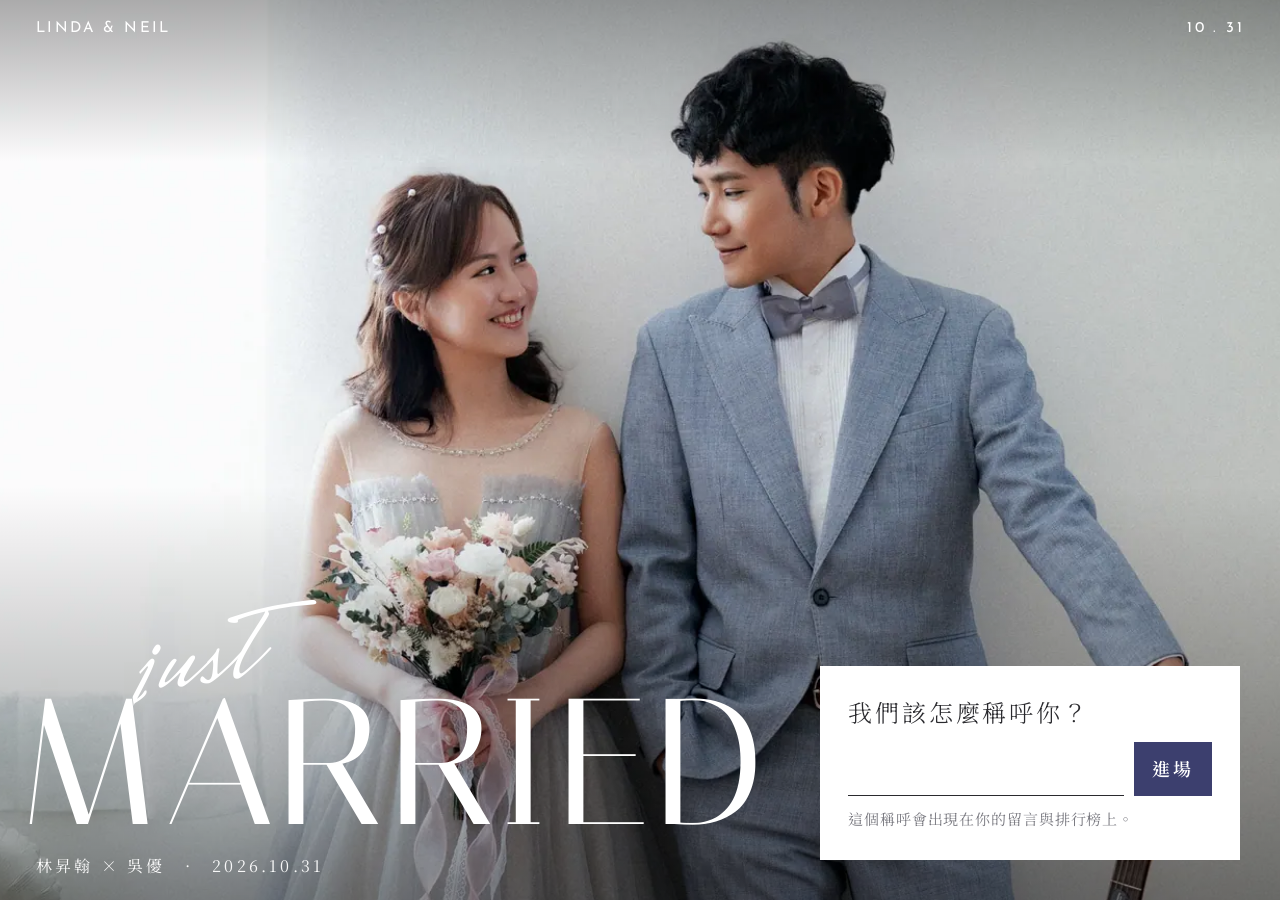
==== commit 6df4c26a: "更新網頁 2026-10-26 22:37" ====
--- a/index.html
+++ b/index.html
@@ -20,10 +20,10 @@
       rel="stylesheet"
     />
     <link rel="preload" as="image" href="./p/3531-1280.webp" fetchpriority="high" />
-    <script type="module" crossorigin src="./assets/main-Dsw3IPP7.js"></script>
-    <link rel="modulepreload" crossorigin href="./assets/photos-BwNsoFNE.js">
-    <link rel="stylesheet" crossorigin href="./assets/photos-IkRibiMT.css">
-    <link rel="stylesheet" crossorigin href="./assets/main-CRkh8fkG.css">
+    <script type="module" crossorigin src="./assets/main-CXKnxRMv.js"></script>
+    <link rel="modulepreload" crossorigin href="./assets/photos-6plI7D-q.js">
+    <link rel="stylesheet" crossorigin href="./assets/photos-6slb7VtI.css">
+    <link rel="stylesheet" crossorigin href="./assets/main-B3iEgFkG.css">
   </head>
   <body>
     <div id="app"></div>
--- a/assets/photos-6slb7VtI.css
+++ b/assets/photos-6slb7VtI.css
@@ -0,0 +1 @@
+:root{--bg: #ffffff;--paper: #ffffff;--surface: #ece7e2;--slate: #555b66;--blue: #4e6c9d;--lav: #aca9da;--navy: #3c3f6e;--ink: #2a2a2e;--muted: #7b7b82;--line: #dcd8d2;--pink: #f1c3cb;--accent: var(--navy);--accent-ink: #ffffff;--heart: #e2546a;--right: #4e6c9d;--wrong: #d98a96;--f-display: "Italiana", "Noto Serif TC", serif;--f-script: "Mrs Saint Delafield", cursive;--f-caps: "Josefin Sans", "Noto Sans TC", sans-serif;--f-text: "Noto Serif TC", "Songti TC", "PMingLiU", serif;--s-min: .9375rem;--s-small: 1rem;--s-body: 1.125rem;--s-lead: clamp(1.3125rem, 1.15rem + .7vw, 1.5rem);--s-head: clamp(1.875rem, 1.3rem + 3vw, 2.75rem);--s-mono: clamp(4.5rem, 24vw, 14rem);--m: clamp(18px, 5.5vw, 36px);--top: env(safe-area-inset-top, 0px);--bot: env(safe-area-inset-bottom, 0px);--ease-out: cubic-bezier(.22, 1, .36, 1);--ease-expo: cubic-bezier(.16, 1, .3, 1);--ease-in-out: cubic-bezier(.76, 0, .24, 1);--ease-soft: cubic-bezier(.33, 1, .68, 1);--ease-exit: cubic-bezier(.55, .055, .675, .19);--t-press: .14s;--t-hover: .18s;--t-ui: .26s;--t-reveal: .9s;--t-open: 1.2s}*,*:before,*:after{box-sizing:border-box}html{-webkit-text-size-adjust:100%;text-size-adjust:100%;background:var(--bg)}body{margin:0;min-height:100dvh;background:var(--bg);color:var(--ink);font-family:var(--f-text);font-size:var(--s-body);font-weight:400;line-height:1.75;letter-spacing:.03em;-webkit-font-smoothing:antialiased;-webkit-tap-highlight-color:transparent;overscroll-behavior-y:none;transition:background-color .6s ease}img{display:block;max-width:100%}button,input,textarea{font:inherit;color:inherit}button{cursor:pointer;background:none;border:0;padding:0;touch-action:manipulation}a{color:inherit}::selection{background:var(--lav);color:var(--navy)}:focus-visible{outline:1.5px solid var(--navy);outline-offset:3px}.sr{position:absolute!important;width:1px;height:1px;overflow:hidden;clip:rect(0 0 0 0);white-space:nowrap}.caps{font-family:var(--f-caps);font-weight:400;font-size:var(--s-min);line-height:1.4;letter-spacing:.16em;text-transform:uppercase}.display{font-family:var(--f-display);font-weight:400;line-height:.82;letter-spacing:.01em;text-transform:uppercase;white-space:nowrap}.script{font-family:var(--f-script);font-weight:400;line-height:1;letter-spacing:0;text-transform:none}.latin{font-family:var(--f-display);font-weight:400}.vert{writing-mode:vertical-rl}.meta-row{display:flex;justify-content:space-between;align-items:center;gap:12px}.meta-row>span{white-space:nowrap}.noscript{padding:var(--m)}.btn{display:inline-flex;align-items:center;justify-content:center;gap:.8em;min-height:54px;padding:0 1.6em;background:var(--navy);color:#fff;font-family:var(--f-text);font-size:var(--s-body);font-weight:600;letter-spacing:.16em;text-decoration:none;transition:transform var(--t-press) var(--ease-out),background-color var(--t-hover) ease,opacity var(--t-hover) ease}.btn .en{font-family:var(--f-caps);font-size:var(--s-min);font-weight:400;letter-spacing:.3em;text-transform:uppercase;opacity:.75}.btn:active{transform:scale(.97)}.btn[disabled]{opacity:.4;cursor:default}.btn .arrow{transition:transform var(--t-ui) var(--ease-out)}@media(hover:hover){.btn:hover .arrow{transform:translate(4px)}}.btn.light{background:#fff;color:var(--navy)}.btn.quiet{background:transparent;color:inherit;min-height:44px;font-family:var(--f-caps);font-weight:400;font-size:var(--s-min);letter-spacing:.3em;text-transform:uppercase;text-decoration:none;border-bottom:1px solid currentColor;border-radius:0;min-height:0;padding:6px 0 4px}.bar{position:sticky;top:0;z-index:20;display:flex;align-items:center;justify-content:space-between;gap:12px;padding:calc(var(--top) + 12px) var(--m) 12px;min-height:calc(54px + var(--top));background:var(--bg);transition:background-color .6s ease,color .6s ease}.bar .mark{font-family:var(--f-caps);font-size:var(--s-min);letter-spacing:.14em;text-transform:uppercase;text-decoration:none;padding:8px 0;white-space:nowrap}.bar nav{display:flex;gap:clamp(14px,4.4vw,30px);white-space:nowrap}.bar nav a{text-decoration:none;font-size:var(--s-small);letter-spacing:.08em;color:var(--muted);padding:8px 0;transition:color var(--t-hover) ease}.bar nav a[aria-current=page]{color:var(--ink)}.screen{min-height:100dvh}.screen-enter{animation:screen-in .6s var(--ease-out) both}@keyframes screen-in{0%{opacity:0}}.rise{animation:rise var(--t-reveal) var(--ease-expo) both;animation-delay:calc(var(--i, 0) * 90ms + var(--d, 0ms))}@keyframes rise{0%{opacity:0;transform:translateY(18px)}}.mask{display:block;overflow:hidden;padding-bottom:.06em;margin-bottom:-.06em}.mask>span{display:block;animation:mask-up 1.1s var(--ease-expo) both;animation-delay:calc(var(--i, 0) * .11s + var(--d, 0ms))}@keyframes mask-up{0%{transform:translateY(105%)}}.write{animation:write 1.6s var(--ease-soft) both;animation-delay:var(--d, 0ms)}@keyframes write{0%{clip-path:inset(0 100% 0 0);opacity:.3}to{clip-path:inset(0 -10% 0 0);opacity:1}}.ph{position:relative;overflow:hidden;background-color:var(--c, var(--surface));background-size:cover;background-position:center}.ph img{width:100%;height:100%;object-fit:cover;opacity:0;transition:opacity .7s ease}.ph img.in{opacity:1}.toast{position:fixed;left:50%;bottom:calc(96px + var(--bot));z-index:100;transform:translate(-50%,20px);opacity:0;max-width:calc(100vw - 2 * var(--m));padding:12px 20px;background:var(--navy);color:#fff;font-size:var(--s-small);letter-spacing:.08em;line-height:1.5;pointer-events:none;transition:opacity var(--t-ui) ease,transform var(--t-ui) var(--ease-out)}.toast.on{opacity:1;transform:translate(-50%)}@media(prefers-reduced-motion:reduce){*,*:before,*:after{animation-duration:1ms!important;animation-delay:0ms!important;transition-duration:1ms!important}}
--- a/assets/main-B3iEgFkG.css
+++ b/assets/main-B3iEgFkG.css
@@ -0,0 +1 @@
+.intro{position:relative;display:flex;flex-direction:column;min-height:100dvh;overflow:hidden;background:#1c1c1f;color:#fff}.intro-photo{position:absolute;inset:0;overflow:hidden}.intro-photo .shot{position:absolute;inset:0;opacity:0}.intro-photo img{object-position:50% 30%}.intro-photo .shot.now{opacity:1}.intro-photo .shot.top{z-index:2;animation:shot-in 1.6s ease both}.intro-photo .shot.under{z-index:1}.intro-photo .shot.now img{animation:drift 7s linear both}.intro-photo .shot:first-child.now:not(.top){animation:shot-in 1.2s ease both}@keyframes shot-in{0%{opacity:0}}@keyframes drift{0%{transform:scale(1)}to{transform:scale(1.04)}}.intro-scrim{position:absolute;inset:0;z-index:3;pointer-events:none;background:linear-gradient(180deg,#00000052,#0000 18%),linear-gradient(0deg,#0000006b,#0000 46%)}.intro-head{position:relative;z-index:4;padding:calc(var(--top) + 18px) var(--m) 0}.intro-title{position:relative;z-index:4;margin-top:auto;padding:0 calc(var(--m) * .5)}.intro-just{margin:0 0 -.36em 16%;font-size:clamp(6rem,38vw,14rem);transform:rotate(-8deg);transform-origin:0 100%;color:#fff}.intro-name{margin:0;font-size:var(--s-mono);font-weight:400}.intro-name .display{letter-spacing:.02em}.intro-line{margin:14px calc(var(--m) * .5) 20px;font-size:var(--s-small);letter-spacing:.2em;opacity:.95}.intro-card{position:relative;z-index:5;background:#fff;color:var(--ink);padding:22px var(--m) calc(22px + var(--bot))}.intro-ask[hidden]{display:none}.ask-label{margin:0 0 6px;color:var(--muted)}.ask-q{display:block;margin:0 0 12px;font-size:var(--s-lead);font-weight:300;letter-spacing:.12em;line-height:1.5}.ask-field{display:flex;align-items:stretch;gap:10px}.ask-field input{flex:1;min-width:0;height:54px;padding:0 2px;background:transparent;border:0;border-bottom:1px solid var(--ink);border-radius:0;font-size:var(--s-body);letter-spacing:.06em;outline:none;transition:border-color var(--t-hover) ease}.ask-field input::placeholder{color:#a3a3aa;font-size:var(--s-small)}.ask-field input:focus{border-bottom-color:var(--navy)}.ask-go{flex:none;flex-direction:column;gap:0;padding:0 18px;line-height:1.3}.ask-note{margin:10px 0 0;font-size:var(--s-min);color:var(--muted);letter-spacing:.06em}.ask-row{display:flex;align-items:center;gap:22px}.ask-row .btn:first-child{flex:1}.intro.leaving .intro-card,.intro.leaving .intro-title,.intro.leaving .intro-head{transition:opacity .38s var(--ease-exit),transform .38s var(--ease-exit);opacity:0;transform:translateY(-12px)}@media(min-width:900px)and (min-aspect-ratio:1/1){.intro-title{max-width:62vw}.intro-just{font-size:9rem}.intro-card{position:absolute;right:40px;bottom:40px;width:420px;padding:28px}}.hello{padding:4px 0 18px;min-height:calc(100svh - 54px - var(--top));display:flex;flex-direction:column}.hello-grid{display:grid;grid-template-columns:minmax(0,1.55fr) minmax(0,1fr);gap:6px;grid-template-rows:100%;height:min(30svh,300px);margin-bottom:22px}.hello-photo{min-height:0;overflow:hidden}.hello-photo .ph{height:100%}.hello-photo img{object-position:50% 25%!important}.hello-vert{min-width:0;overflow:hidden;background:var(--surface);display:grid;justify-items:center;align-items:start;padding:16px 0}.hello-vert .caps{font-family:var(--f-display);font-size:var(--s-small);letter-spacing:.4em;color:var(--ink)}.hello-h{margin:0 var(--m) 4px;font-size:clamp(1.625rem,1.2rem + 2.4vw,2.5rem);font-weight:400;line-height:1.4;letter-spacing:.1em}.hello-count{margin:0 var(--m);color:var(--muted);font-size:var(--s-small);letter-spacing:.08em}.hello-count:empty{display:none}.quick{display:grid;gap:10px;margin:18px var(--m) 0}.quick-btn{display:grid;grid-template-columns:auto 1fr auto;align-items:center;gap:14px;min-height:68px;padding:10px 20px;text-decoration:none;color:#fff;transition:transform var(--t-press) var(--ease-out),filter var(--t-hover) ease}.quick-btn:active{transform:scale(.975)}@media(hover:hover){.quick-btn:hover{filter:brightness(1.08)}.quick-btn:hover .q-arrow{transform:translate(4px)}}.q-album{background:var(--navy)}.q-notes{background:var(--blue)}.q-quiz{background:var(--lav);color:var(--navy)}.q-zh{font-size:1.5rem;font-weight:600;letter-spacing:.24em;min-width:4.4em}.q-sub{font-size:var(--s-small);letter-spacing:.06em;opacity:.92}.q-arrow{font-size:1.375rem;transition:transform var(--t-ui) var(--ease-out)}.scroll-cue{display:flex;align-items:center;justify-content:center;gap:10px;margin:auto auto 0;padding:18px 20px 4px;color:var(--muted);font-size:var(--s-small);letter-spacing:.16em;transition:opacity .4s ease}.scroll-cue.gone{opacity:0;pointer-events:none}.cue-arrow{display:inline-block;font-size:1.25rem;animation:cue 1.6s var(--ease-in-out) infinite}@keyframes cue{0%,to{transform:translateY(-2px)}50%{transform:translateY(6px)}}.door{position:relative;display:block;overflow:hidden;text-decoration:none;color:inherit;transition:transform var(--t-press) var(--ease-out)}.door:active{transform:scale(.99)}.door-zh{margin:0;font-size:clamp(2.25rem,11vw,3.5rem);font-weight:300;line-height:1.2;letter-spacing:.32em}.door-line{margin:0 0 18px;font-size:var(--s-body);letter-spacing:.08em}.door-line:empty{display:none}.door-btn{min-height:58px;font-size:1.125rem}.door-btn.light{background:#fff;color:var(--navy)}.door:active .door-btn{transform:scale(.97)}.door-album{color:#fff;aspect-ratio:9 / 15;max-height:96dvh;width:100%;display:flex;flex-direction:column;background:#222;margin-top:40px}.door-bg{position:absolute;inset:0}.door-bg .ph{height:100%}.door-bg img{object-position:50% 20%!important;transition:opacity .7s ease,transform 1.4s var(--ease-soft)}@media(hover:hover){.door-album:hover .door-bg img{transform:scale(1.03)}}.door-scrim{position:absolute;inset:0;background:linear-gradient(0deg,#0000008c,#0000 52%)}.door-script{position:relative;margin:auto 0 -.38em 12%;font-size:clamp(4.5rem,30vw,10rem);color:var(--pink);transform:rotate(-6deg);z-index:2}.door-display{position:relative;margin:0;padding:0 8px;line-height:.8}.door-foot{position:relative;padding:16px var(--m) 26px}.door-foot .door-btn{width:100%}.door-notes{color:#fff;min-height:560px;padding:44px var(--m) 34px;display:flex;flex-direction:column;gap:26px}.door-blur{position:absolute;inset:-30px;background-size:cover;background-position:center;filter:blur(22px) brightness(.58) saturate(.9);transform:scale(1.1)}.door-inset{position:relative;align-self:center;width:66%;border:8px solid #fff}.door-inset .ph{aspect-ratio:4 / 5}.door-notes-copy{position:relative}.door-notes .door-zh{margin:0 0 12px}.door-notes .door-line{font-size:var(--s-lead)}.door-quote{margin:0 0 16px}.door-quote p{margin:0 0 6px;font-size:var(--s-lead);font-weight:300;line-height:1.6;letter-spacing:.08em}.door-quote cite{font-style:normal;font-size:var(--s-small);opacity:.9;letter-spacing:.12em}.door-notes .door-btn{width:100%}.door-quiz{background:var(--blue);color:#fff;padding:0 var(--m) 40px;text-align:center}.door-quiz:before{content:"";position:absolute;inset:0 0 auto;height:40%;background:#fff}.door-quiz-photo{position:relative;width:62%;margin:0 auto 22px}.door-quiz-photo .ph{aspect-ratio:3 / 4}.door-quiz .door-zh{font-size:clamp(2rem,10vw,3rem)}.door-sub{margin:12px auto 22px;max-width:20em;font-size:var(--s-body);letter-spacing:.08em}.door-quiz .door-btn{width:100%}.home-foot{background:var(--lav);color:var(--navy);padding:30px 0 calc(28px + var(--bot));overflow:hidden}.foot-years{padding:0 var(--m);margin:0 0 110px}.foot-years i{flex:1;height:1px;background:currentColor;opacity:.6;margin:0 14px}.foot-script{margin:0 0 -.42em 4%;font-size:clamp(4rem,24vw,9rem);color:#fff;transform:rotate(-6deg);position:relative;z-index:2}.foot-display{margin:0 0 22px;padding:0 4px}.foot-row{display:flex;justify-content:space-between;align-items:flex-end;gap:16px;padding:0 var(--m);font-size:var(--s-small);letter-spacing:.12em;line-height:1.8}.foot-row p{margin:0}@media(min-width:900px){.home main{max-width:760px;margin:0 auto}.home-foot>*{max-width:760px;margin-left:auto;margin-right:auto}}.js-reveal [data-reveal]{opacity:0;transform:translateY(20px)}.js-reveal [data-reveal].in{opacity:1;transform:none;transition:opacity var(--t-reveal) var(--ease-expo),transform var(--t-reveal) var(--ease-expo);transition-delay:calc(var(--i, 0) * 80ms)}.js-reveal .door-script[data-reveal].in{transform:rotate(-6deg)}.album{display:flex;flex-direction:column;height:100dvh;min-height:0;overflow:hidden;background:#efedea;color:var(--ink);user-select:none;-webkit-user-select:none}.album .bar{position:relative;background:transparent}.album-head{display:flex;justify-content:space-between;align-items:baseline;gap:12px;padding:0 var(--m) 6px}.album-head p{margin:0}.album-ch{font-size:var(--s-body);letter-spacing:.24em}.album-n{font-size:var(--s-small);letter-spacing:.06em;color:var(--muted);font-variant-numeric:tabular-nums}.book{position:relative;flex:1;min-height:0;display:grid;place-items:center;touch-action:pan-y;cursor:grab}.book:active{cursor:grabbing}.stage{position:relative;perspective:2200px;perspective-origin:50% 50%}.album:not(.is-wide) .stage{perspective-origin:0% 50%}.slot{position:absolute;inset:0}.is-wide .slot-left{right:50%}.is-wide .slot-right{left:50%}.slot .shade{position:absolute;inset:0;pointer-events:none;opacity:0;background:linear-gradient(90deg,#00000073,#0000 70%)}.is-wide .slot-left .shade{background:linear-gradient(270deg,#00000073,#0000 70%)}.leaf{--lift: 0;position:absolute;inset:0;z-index:5;transform-origin:0% 50%;transform-style:preserve-3d;will-change:transform}.leaf-wide{left:50%}.leaf .face{position:absolute;inset:0;backface-visibility:hidden;-webkit-backface-visibility:hidden;box-shadow:0 calc(var(--lift) * 18px) calc(var(--lift) * 50px) rgb(0 0 0 / calc(var(--lift) * .25))}.leaf .back{transform:rotateY(180deg)}.leaf .sheen{position:absolute;inset:0;pointer-events:none;opacity:0;background:linear-gradient(90deg,#0000004d,#0000000a)}.leaf .back .sheen{background:linear-gradient(270deg,#0000004d,#0000000a)}.page{position:absolute;inset:0;container-type:size;background:#fff;color:var(--ink);overflow:hidden}.page-none{background:transparent}.pf{position:absolute;margin:0;overflow:hidden}.pf .ph{position:absolute;inset:0}.pf .ph img{transition-duration:.28s}.pf-like{position:absolute;left:6px;bottom:4px;z-index:3}.pf.bg{inset:0}.pg-scrim{position:absolute;inset:0;z-index:1;pointer-events:none;background:linear-gradient(180deg,#0000004d,#0000 16%),linear-gradient(0deg,#0000005c,#0000 40%)}.pg-scrim.low{background:linear-gradient(0deg,#0000005c,#0000 22%)}.pg-top{position:absolute;z-index:2;top:0;left:0;right:0;margin:0;padding:5cqh 6cqw 0;font-size:max(15px,3.9cqw);color:#fff;pointer-events:none}.pg-top i{flex:1;height:1px;background:currentColor;opacity:.7;margin:0 3cqw}.pg-title{position:absolute;z-index:2;left:0;right:0;bottom:0;color:#fff;pointer-events:none}.pg-script{margin:0 0 -.4em 10%;font-size:22cqw;color:#fff;transform:rotate(-7deg);transform-origin:0 100%;position:relative;z-index:2}.pg-display{margin:0;padding:0 1.5cqw;font-size:min(42cqw,calc(100cqw / (var(--n) * .6)));line-height:.82}.pg-sub{margin:2.2cqh 6cqw 5cqh;font-size:max(17px,4.6cqw);letter-spacing:.24em;opacity:.95}.pg-foot{position:absolute;z-index:2;left:0;right:0;bottom:4.5cqh;margin:0;text-align:center;color:#fff;font-size:max(15px,3.9cqw);pointer-events:none}.page-full .pf-like,.page-opener .pf-like,.page-cover .pf-like,.page-end .pf-like{left:auto;right:6px;top:11cqh;bottom:auto}.page-opener .pg-script{color:var(--pink)}.trio{position:absolute;inset:0;display:grid;grid-template-columns:1.15fr .85fr;grid-template-rows:57% 1fr;gap:5px;background:#fff}.trio .pf{position:relative}.trio .t-a{grid-area:1 / 1}.t-panel{grid-area:1 / 2;background:var(--surface);display:grid;justify-items:end;align-items:start;padding:5cqh 4cqw 0 0;min-width:0;overflow:hidden}.t-panel .caps{font-family:var(--f-display);font-size:max(16px,5.2cqw);letter-spacing:.42em;color:var(--ink)}.trio .t-b{grid-area:2 / 1}.trio .t-c{grid-area:2 / 2}.trio.flip{grid-template-columns:.85fr 1.15fr;grid-template-rows:1fr 57%}.trio.flip .t-a{grid-area:2 / 2}.trio.flip .t-panel{grid-area:2 / 1;align-items:end;padding:0 4cqw 5cqh 0}.trio.flip .t-b{grid-area:1 / 1}.trio.flip .t-c{grid-area:1 / 2}.split-block{position:absolute;left:0;right:0;bottom:0;height:54%;background:var(--blue)}.s-p{left:19%;width:62%;top:6%;height:52%}.s-caps{position:absolute;left:0;right:0;top:60.5%;margin:0;text-align:center;color:#fff;font-size:max(15px,3.9cqw)}.s-l{left:0;right:0;bottom:0;height:min(32%,66.6cqw)}.c-photo{left:0;right:0;top:0;height:86%}.c-caps{position:absolute;left:0;right:0;bottom:5.5%;margin:0;text-align:center;font-size:max(15px,3.9cqw);color:var(--ink)}.i-blur{position:absolute;inset:-30px;background-size:cover;background-position:center;filter:blur(18px) brightness(.72) saturate(.9);transform:scale(1.1)}.framed{border:max(5px,1.6cqw) solid #fff}.i-a{left:13%;width:62%;top:9%;aspect-ratio:3 / 2}.i-b{right:6%;width:76%;top:44%;aspect-ratio:3 / 2}.i-foot{position:absolute;left:7cqw;right:7cqw;bottom:5cqh;margin:0;color:#fff;font-size:max(15px,3.9cqw)}.lands{position:absolute;left:50%;top:46%;width:min(84cqw,calc((80cqh - 10px)/2));transform:translate(-50%,-50%);display:grid;gap:5px}.lands .pf{position:relative;aspect-ratio:3 / 2}.l-caps{position:absolute;left:0;right:0;bottom:5cqh;margin:0;text-align:center;font-size:max(17px,4.6cqw);letter-spacing:.24em;color:var(--muted)}.page-land{background:var(--surface)}.page-land .pg-top{color:var(--ink)}.ld{left:6%;right:6%;top:22%;aspect-ratio:3 / 2}.ld-word{position:absolute;left:0;right:0;bottom:6%;color:var(--ink)}.pg-scrim.end{background:linear-gradient(0deg,#0009,#0000 46%)}.end-copy{position:absolute;z-index:3;left:6cqw;right:6cqw;bottom:5cqh;color:#fff}.end-zh{margin:0 0 4px;font-size:max(19px,5.4cqw);font-weight:400;line-height:1.5;letter-spacing:.12em}.end-note{margin:0 0 14px;font-size:max(15px,4cqw);letter-spacing:.06em}.end-actions{display:flex;align-items:center;gap:18px}.page-end .btn{min-height:46px;padding:0 1.1em;font-size:var(--s-small);letter-spacing:.1em}.page-end .btn.quiet{color:#fff;min-height:0;padding:6px 0 4px}.like{display:inline-flex;align-items:center;gap:6px;min-width:40px;height:40px;padding:0 6px 0 2px;color:#fff;font-family:var(--f-caps);font-size:var(--s-min);letter-spacing:.06em;font-variant-numeric:tabular-nums;text-shadow:0 1px 6px rgb(0 0 0 / .45)}.like-icon{position:relative;width:22px;height:22px;filter:drop-shadow(0 1px 4px rgb(0 0 0 / .4));transition:transform var(--t-press) var(--ease-out)}.like:active .like-icon{transform:scale(.8)}.like-icon svg{position:absolute;inset:0;width:100%;height:100%}.like-icon .o{fill:none;stroke:currentColor;stroke-width:1.8}.like-icon .f{fill:var(--heart);opacity:0;transform:scale(.5);transition:opacity .12s ease,transform .3s var(--ease-out)}.like.on .like-icon .o{stroke:var(--heart)}.like.on .like-icon .f{opacity:1;transform:scale(1)}.like-n{display:inline-block;min-width:1ch}.heart-layer{position:fixed;inset:0;z-index:200;pointer-events:none;overflow:hidden}.heart-layer .burst{position:absolute}.heart-layer svg{width:100%;height:100%;fill:currentColor;display:block}.big-heart{position:absolute;width:96px;height:96px;color:#fff;filter:drop-shadow(0 6px 18px rgb(0 0 0 / .25))}.album-foot{padding:2px var(--m) calc(10px + var(--bot))}.scrub{position:relative;height:48px;display:flex;align-items:center}.scrub-range{--p: 0;-webkit-appearance:none;appearance:none;width:100%;height:48px;margin:0;background:transparent;cursor:pointer;touch-action:none}.scrub-range:focus{outline:none}.scrub-range::-webkit-slider-runnable-track{height:3px;background:linear-gradient(90deg,var(--ink) calc(var(--p) * 100%),var(--line) 0)}.scrub-range::-moz-range-track{height:3px;background:var(--line)}.scrub-range::-moz-range-progress{height:3px;background:var(--ink)}.scrub-range::-webkit-slider-thumb{-webkit-appearance:none;appearance:none;width:22px;height:22px;margin-top:-9.5px;border-radius:50%;background:var(--ink);border:4px solid #efedea;transition:transform var(--t-press) var(--ease-out)}.scrub-range::-moz-range-thumb{width:22px;height:22px;border-radius:50%;background:var(--ink);border:4px solid #efedea}.scrub-range:active::-webkit-slider-thumb{transform:scale(1.25)}.scrub-range:focus-visible::-webkit-slider-thumb{outline:2px solid var(--navy);outline-offset:2px}.scrub-tip{--p: 0;position:absolute;bottom:44px;left:clamp(72px,calc(11px + var(--p) * (100% - 22px)),calc(100% - 72px));transform:translate(-50%);padding:6px 12px;background:var(--ink);color:#fff;font-size:var(--s-small);letter-spacing:.06em;white-space:nowrap;pointer-events:none}.scrub-tip[hidden]{display:none}.toc{list-style:none;margin:0;padding:0;display:grid;gap:6px}.toc-row{display:grid;grid-template-columns:64px 1fr auto;align-items:center;gap:16px;width:100%;padding:6px 14px 6px 6px;background:var(--surface);text-align:left;transition:transform var(--t-press) var(--ease-out)}.toc-row:active{transform:scale(.98)}.toc-photo .ph{aspect-ratio:4 / 5}.toc-name{display:flex;flex-direction:column;line-height:1.4}.toc-zh{font-size:1.25rem;letter-spacing:.3em}.toc-n{font-size:var(--s-small);letter-spacing:.06em;color:var(--muted)}.toc-liked{margin:18px 0 0;font-size:var(--s-small);color:var(--muted)}.sheet{position:fixed;inset:0;z-index:120;display:flex;flex-direction:column;justify-content:flex-end}.sheet-scrim{position:absolute;inset:0;background:#1e1e2273;opacity:0;transition:opacity .3s ease}.sheet-paper{position:relative;max-height:88dvh;overflow:auto;overscroll-behavior:contain;background:#fff;color:var(--ink);padding:8px var(--m) calc(28px + var(--bot));transform:translateY(100%);transition:transform .38s var(--ease-out)}.sheet.open .sheet-scrim{opacity:1}.sheet.open .sheet-paper{transform:none}.sheet.closing .sheet-paper{transform:translateY(100%);transition-duration:.26s;transition-timing-function:var(--ease-exit)}.sheet-grip{height:28px;margin:0 -24px;touch-action:none;cursor:grab;display:grid;place-items:center}.sheet-grip:after{content:"";width:40px;height:3px;background:var(--line)}.sheet-x{position:absolute;top:18px;right:var(--m);height:44px;font-family:var(--f-caps);font-size:var(--s-min);letter-spacing:.3em}.sheet-title{margin:6px 0 20px;font-size:var(--s-head);font-weight:300;letter-spacing:.2em;line-height:1.2}@media(min-width:700px){.sheet{align-items:center;justify-content:center}.sheet-paper{width:min(560px,92vw);transform:translateY(40px);opacity:0;transition:transform .38s var(--ease-out),opacity .3s ease}.sheet.open .sheet-paper{opacity:1}.sheet.closing .sheet-paper{opacity:0;transform:translateY(40px)}}.notes-screen{padding-bottom:calc(96px + var(--bot))}.notes-hi{padding:8px 0 40px;overflow:hidden}.notes-meta{margin:0 var(--m) 26px;min-height:1.4em;color:var(--muted);font-size:var(--s-small);letter-spacing:.08em}.notes-script{position:relative;z-index:2;margin:0 0 -.45em 8%;font-size:clamp(3.75rem,22vw,8rem);color:var(--pink);transform:rotate(-6deg);transform-origin:0 100%}.notes-display{margin:0 0 22px;padding:0 4px;color:var(--ink)}.notes-h{margin:0 var(--m) 12px;font-size:var(--s-head);font-weight:300;line-height:1.3;letter-spacing:.2em}.notes-hi>p:last-child{margin:0 var(--m);max-width:30em;color:#4a4a50}.wall{list-style:none;margin:0;padding:0 var(--m);display:flex;flex-direction:column;gap:10px}.note{--tone: var(--surface);--tink: var(--ink);width:var(--w);padding:22px 22px 16px;background:var(--tone);color:var(--tink)}.note.n-r{align-self:flex-end}.note.n-warm{--tone: var(--surface)}.note.n-white{--tone: #fff;border:1px solid var(--line)}.note.n-blue{--tone: var(--blue);--tink: #fff}.note.n-slate{--tone: var(--slate);--tink: #fff}.note.n-private{--tone: var(--lav);--tink: var(--navy)}.note-text{margin:0 0 14px;white-space:pre-wrap;overflow-wrap:anywhere;font-weight:300;line-height:1.8;letter-spacing:.08em}.n-xl .note-text{font-size:clamp(1.5rem,6.5vw,2rem);line-height:1.45;letter-spacing:.14em}.n-l .note-text{font-size:var(--s-lead);line-height:1.7}.n-m .note-text{font-size:var(--s-body)}.note-by{display:flex;justify-content:space-between;align-items:baseline;gap:12px;margin:0}.note-name{font-size:var(--s-small);letter-spacing:.16em}.note-name:before{content:"— "}.note-by time{font-size:var(--s-min);letter-spacing:.06em;opacity:.75;white-space:nowrap}.n-secret .note-text{font-size:var(--s-lead);line-height:1.6;letter-spacing:.12em}.note-seal{width:34px;height:34px;margin:0 0 12px;border-radius:50%;background:var(--navy);position:relative}.note-seal:after{content:"♡";position:absolute;inset:0;display:grid;place-items:center;color:var(--lav);font-size:16px}.wall-loading{margin:8px var(--m) 0;padding:28px 24px;background:var(--surface);color:var(--muted);font-size:var(--s-lead);letter-spacing:.16em}.wall-loading[hidden]{display:none}.who label small{display:block;font-size:var(--s-min);opacity:.8;letter-spacing:.04em}.note-tag{margin:0 0 12px;font-size:var(--s-min);opacity:.85}.note.arrive{animation:arrive .9s var(--ease-expo) both}@keyframes arrive{0%{opacity:0;transform:translateY(-24px)}}.wall-empty{margin:20px var(--m);padding:40px 24px;background:var(--surface);font-size:var(--s-lead);font-weight:300;letter-spacing:.12em;line-height:1.6}.notes-cta{position:fixed;left:0;right:0;bottom:0;z-index:10;padding:12px var(--m) calc(12px + var(--bot));background:#fff}.notes-cta .btn{width:100%}.slip{position:relative;padding:18px 18px 14px;background:var(--surface);transform-origin:50% 0;transition:background-color var(--t-ui) ease,color var(--t-ui) ease}.compose.is-private .slip{background:var(--lav);color:var(--navy)}.slip textarea{display:block;width:100%;min-height:9.5em;padding:0;border:0;background:transparent;resize:none;outline:none;font-size:var(--s-lead);font-weight:300;line-height:1.7;letter-spacing:.08em}.slip textarea::placeholder{color:color-mix(in srgb,currentColor 45%,transparent)}.slip-by{margin:8px 0 0;text-align:right;font-size:var(--s-min);letter-spacing:.24em}.slip-by:before{content:"— "}.slip-len{margin:8px 0 18px;text-align:right;font-family:var(--f-caps);font-size:var(--s-min);letter-spacing:.16em;color:var(--muted);font-variant-numeric:tabular-nums}.who{display:grid;grid-template-columns:1fr 1fr;gap:6px;margin:0;padding:0;border:0}.who legend{margin-bottom:10px;font-size:var(--s-small);letter-spacing:.16em}.who label{position:relative;display:grid;place-items:center;min-height:52px;padding:0 8px;border:1px solid var(--line);text-align:center;font-size:var(--s-small);letter-spacing:.14em;cursor:pointer;transition:background-color var(--t-hover) ease,color var(--t-hover) ease}.who input{position:absolute;opacity:0;inset:0;cursor:pointer}.who label:has(input:checked){background:var(--navy);border-color:var(--navy);color:#fff}.who label:has(input:focus-visible){outline:1.5px solid var(--navy);outline-offset:2px}.who-note{margin:12px 0 22px;font-size:var(--s-min);color:var(--muted);min-height:3em}.compose .send{width:100%}@media(min-width:900px){.notes{max-width:760px;margin:0 auto}.notes-cta{position:sticky;bottom:0;display:flex;justify-content:center}.notes-cta .btn{width:min(760px,100%)}}.quiz-screen{background:#fff}.quiz{padding:8px var(--m) calc(48px + var(--bot));max-width:720px;overflow:hidden}.quiz-meta{margin:0 0 28px;color:var(--muted);font-size:var(--s-small);letter-spacing:.08em}.quiz-rules .quiz-secret{color:var(--navy)}.quiz-script{position:relative;z-index:2;margin:0 0 -.42em 4%;font-size:clamp(3.75rem,22vw,8rem);color:var(--pink);transform:rotate(-6deg);transform-origin:0 100%}.quiz-display{margin:0 calc(-1 * var(--m) + 4px) 26px}.quiz-title{margin:0 0 16px;font-size:var(--s-head);font-weight:300;line-height:1.3;letter-spacing:.2em}.quiz-lead{margin:0 0 26px;font-size:var(--s-lead);font-weight:300;line-height:1.7;letter-spacing:.08em;max-width:20em}.quiz-rules{margin:0 0 32px;padding:22px 22px 22px 40px;background:var(--surface);display:grid;gap:10px;max-width:34em;font-size:var(--s-small);letter-spacing:.06em}.quiz-rules li::marker{color:var(--muted)}.quiz-go .btn{width:100%}.quiz-closed{padding:20px;background:var(--surface);margin:0}.q-progress{display:flex;justify-content:space-between;margin:10px 0;font-size:var(--s-small);letter-spacing:.08em;color:var(--muted);font-variant-numeric:tabular-nums}.q-bar{height:2px;background:var(--line);margin-bottom:40px;overflow:hidden}.q-bar i{display:block;height:100%;background:var(--ink);transform-origin:0 50%;transition:transform .7s var(--ease-out)}.q-text{margin:0 0 30px;font-size:clamp(1.5rem,1.1rem + 2.4vw,2.25rem);font-weight:300;line-height:1.6;letter-spacing:.1em}.q-options{list-style:none;margin:0;padding:0;display:grid;gap:8px}.opt{position:relative;display:flex;align-items:center;gap:16px;width:100%;min-height:62px;padding:12px 18px;background:#fff;border:1px solid var(--line);text-align:left;font-size:var(--s-body);letter-spacing:.08em;line-height:1.5;transition:transform var(--t-press) var(--ease-out),background-color .32s ease,border-color .32s ease,color .32s ease,opacity .32s ease}.opt-k{font-size:1.75rem;line-height:1;width:1ch;color:var(--muted)}.opt-t{flex:1}.opt:active:not(:disabled){transform:scale(.985)}@media(hover:hover){.opt:hover:not(:disabled){border-color:var(--ink)}}.opt:disabled{cursor:default}.opt:after{content:"";font-family:var(--f-text);font-size:var(--s-min);letter-spacing:.24em;white-space:nowrap}.opt.right{background:var(--blue);border-color:var(--blue);color:#fff}.opt.right .opt-k{color:#fff}.opt.right:after{content:"正確答案"}.opt.is-wrong{background:var(--pink);border-color:var(--pink);color:var(--ink);animation:shake .42s var(--ease-out)}.opt.is-wrong:after{content:"你的選擇"}.opt.is-right:after{content:"答對了"}.opt.is-right{animation:pop .42s var(--ease-out)}.opt.dim{opacity:.4}@keyframes shake{20%{transform:translate(-6px)}45%{transform:translate(5px)}70%{transform:translate(-3px)}}@keyframes pop{40%{transform:scale(1.02)}}.q-reveal{margin-top:30px}.q-reveal[hidden]{display:none}.q-verdict{margin:0 0 6px;font-size:var(--s-head);font-weight:300;letter-spacing:.2em;line-height:1.3;color:#c76b7b}.q-reveal.is-right .q-verdict{color:var(--blue)}.q-note{margin:0 0 24px;font-size:var(--s-lead);font-weight:300;line-height:1.8;letter-spacing:.08em;max-width:24em}.q-reveal .btn{width:100%}.q-last{margin:10px 0 0;font-size:var(--s-min);color:var(--muted);text-align:center}.quiz-result{max-width:none;padding:0 0 calc(48px + var(--bot))}.quiz-result>*{margin-left:var(--m);margin-right:var(--m)}.r-meta{font-size:var(--s-small);letter-spacing:.12em;padding:18px var(--m) 0;margin:0!important;background:var(--lav);color:var(--navy)}.r-pct{margin:0!important;padding:12px var(--m) 0;background:var(--lav);color:var(--navy);font-size:clamp(7rem,44vw,18rem);line-height:.9;letter-spacing:-.02em;font-variant-numeric:tabular-nums}.r-unit{font-family:var(--f-text);font-size:.3em;margin-left:.04em}.r-line{margin:0!important;padding:14px var(--m) 4px;background:var(--lav);color:var(--navy);font-size:var(--s-small);letter-spacing:.12em}.r-msg{margin:0 0 44px!important;padding:4px var(--m) 34px;background:var(--lav);color:var(--navy);font-size:var(--s-lead);font-weight:300;line-height:1.7;letter-spacing:.08em}.quiz-result .r-msg,.quiz-result .r-meta,.quiz-result .r-pct,.quiz-result .r-line{margin-left:0;margin-right:0}.board-wrap{margin:0 0 40px!important;padding:26px var(--m) 28px;background:var(--blue);color:#fff}.board-script{margin:0 0 -.5em;font-size:4.5rem;color:var(--pink);transform:rotate(-6deg);transform-origin:0 100%}.board-h{margin:0 0 18px;font-size:var(--s-head);font-weight:300;letter-spacing:.24em;line-height:1.3;display:flex;align-items:baseline;justify-content:space-between}.board-h span{font-size:var(--s-small);letter-spacing:.12em}.review-secret{margin:12px 0 4px;padding:12px 16px;background:var(--lav);color:var(--navy);font-size:var(--s-small);letter-spacing:.04em}.board{list-style:none;margin:0 0 20px;padding:0}.board li{display:grid;grid-template-columns:2.2em 1fr auto;align-items:baseline;gap:12px;padding:12px 0;border-bottom:1px solid rgb(255 255 255 / .3)}.board li.mine{margin:0 calc(-1 * var(--m));padding:12px var(--m);background:var(--navy);border-bottom-color:transparent}.b-rank{font-size:2.25rem;line-height:1}.b-name{font-size:var(--s-body);letter-spacing:.1em;overflow-wrap:anywhere}.b-name em{font-style:normal;font-size:var(--s-min);opacity:.8}.b-pct{font-family:var(--f-caps);letter-spacing:.1em;font-variant-numeric:tabular-nums}.board li.b-empty{display:block;opacity:.85}.board-note{margin:0;font-size:var(--s-min);opacity:.88;line-height:1.8;letter-spacing:.06em}.review{margin-bottom:40px}.review summary{display:flex;align-items:center;justify-content:space-between;min-height:56px;padding:0 20px;background:var(--surface);cursor:pointer;list-style:none;letter-spacing:.14em}.review summary::-webkit-details-marker{display:none}.review summary:after{content:"+";font-family:var(--f-caps);transition:transform var(--t-ui) var(--ease-out)}.review[open] summary:after{transform:rotate(45deg)}.review-list{list-style:none;margin:0;padding:8px 0 0;display:grid;gap:8px}.review-list li{padding:16px 20px;border:1px solid var(--line)}.review-list li.no{background:#fbf1f3;border-color:#f3dde2}.rv-q{margin:0 0 6px;letter-spacing:.08em}.rv-a,.rv-note{margin:0;font-size:var(--s-small)}.rv-note{margin-top:6px;color:var(--muted)}.r-next{display:flex;flex-direction:column;align-items:stretch;gap:14px}.r-next .btn.quiet{align-self:center}@media(min-width:900px){.quiz{margin:0 auto}.quiz-result{max-width:760px}}
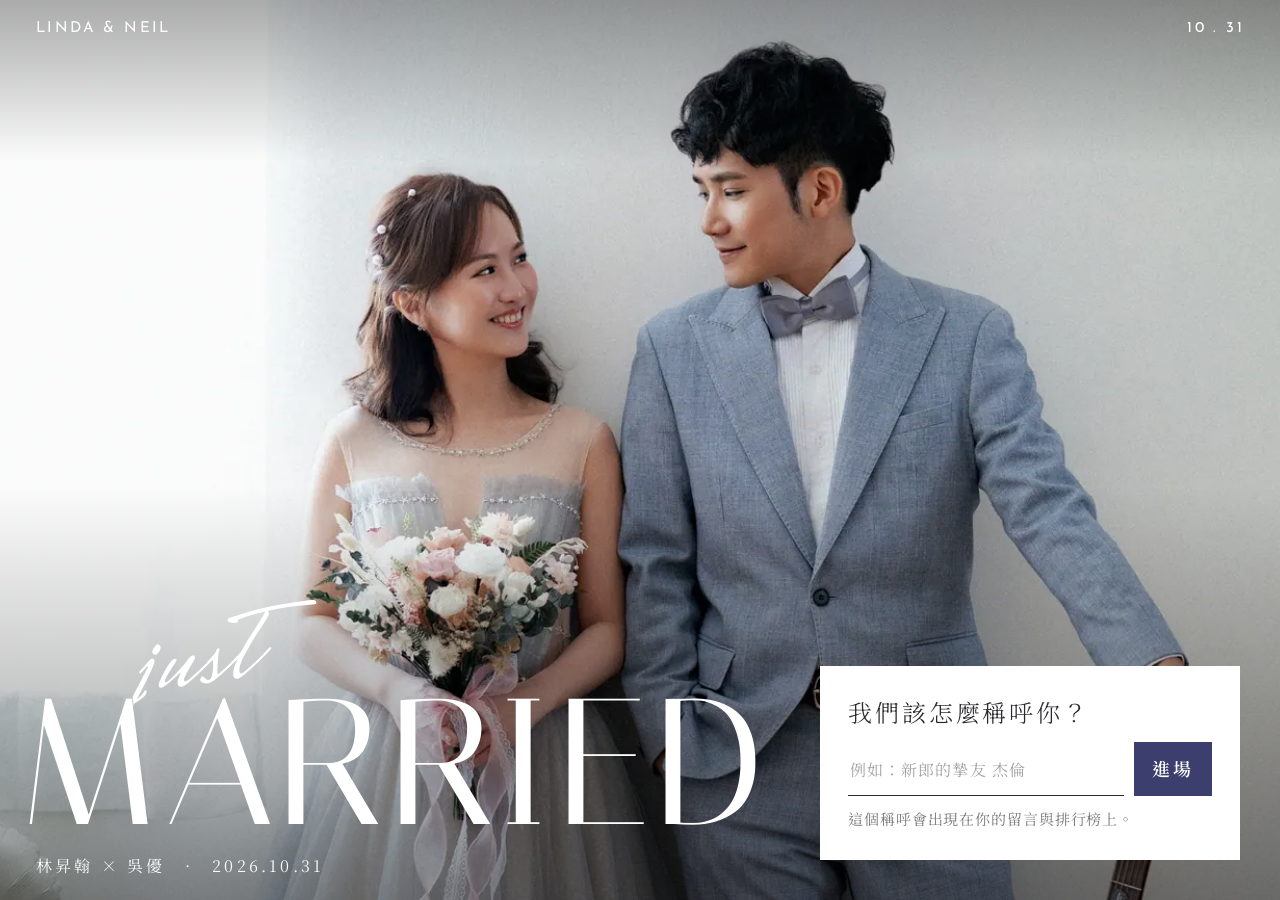
==== commit 170d4705: "更新網頁 2026-10-26 22:59" ====
--- a/index.html
+++ b/index.html
@@ -20,7 +20,7 @@
       rel="stylesheet"
     />
     <link rel="preload" as="image" href="./p/3531-1280.webp" fetchpriority="high" />
-    <script type="module" crossorigin src="./assets/main-CXKnxRMv.js"></script>
+    <script type="module" crossorigin src="./assets/main-DgUY0b0X.js"></script>
     <link rel="modulepreload" crossorigin href="./assets/photos-6plI7D-q.js">
     <link rel="stylesheet" crossorigin href="./assets/photos-6slb7VtI.css">
     <link rel="stylesheet" crossorigin href="./assets/main-B3iEgFkG.css">
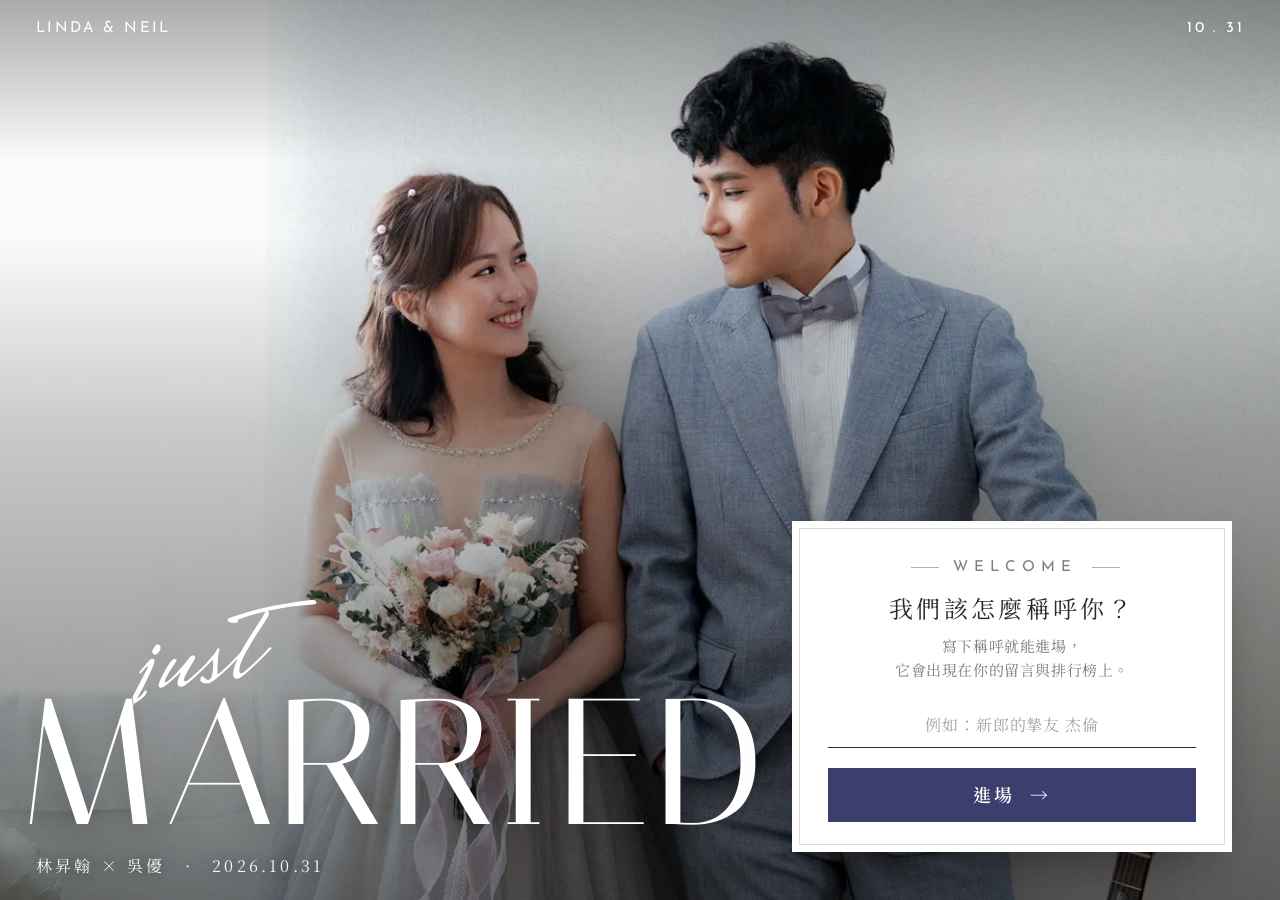
==== commit 74d4c083: "更新網頁 2026-10-27 00:27" ====
--- a/index.html
+++ b/index.html
@@ -20,10 +20,10 @@
       rel="stylesheet"
     />
     <link rel="preload" as="image" href="./p/3531-1280.webp" fetchpriority="high" />
-    <script type="module" crossorigin src="./assets/main-DgUY0b0X.js"></script>
+    <script type="module" crossorigin src="./assets/main-CLjx0H5s.js"></script>
     <link rel="modulepreload" crossorigin href="./assets/photos-6plI7D-q.js">
     <link rel="stylesheet" crossorigin href="./assets/photos-6slb7VtI.css">
-    <link rel="stylesheet" crossorigin href="./assets/main-B3iEgFkG.css">
+    <link rel="stylesheet" crossorigin href="./assets/main-CB0IGClD.css">
   </head>
   <body>
     <div id="app"></div>
--- a/assets/main-CB0IGClD.css
+++ b/assets/main-CB0IGClD.css
@@ -0,0 +1 @@
+.intro{position:relative;display:flex;flex-direction:column;min-height:100dvh;overflow:hidden;background:#1c1c1f;color:#fff}.intro-photo{position:absolute;inset:0;overflow:hidden}.intro-photo .shot{position:absolute;inset:0;opacity:0}.intro-photo img{object-position:50% 30%}.intro-photo .shot.now{opacity:1}.intro-photo .shot.top{z-index:2;animation:shot-in 1.6s ease both}.intro-photo .shot.under{z-index:1}.intro-photo .shot.now img{animation:drift 7s linear both}.intro-photo .shot:first-child.now:not(.top){animation:shot-in 1.2s ease both}@keyframes shot-in{0%{opacity:0}}@keyframes drift{0%{transform:scale(1)}to{transform:scale(1.04)}}.intro-scrim{position:absolute;inset:0;z-index:3;pointer-events:none;background:linear-gradient(180deg,#00000052,#0000 18%),linear-gradient(0deg,#00000080,#0003 52%,#0000 74%)}.intro-head{position:relative;z-index:4;padding:calc(var(--top) + 18px) var(--m) 0}.intro-title{position:relative;z-index:4;margin-top:auto;padding:0 calc(var(--m) * .5)}.intro-just{margin:0 0 -.36em 16%;font-size:clamp(6rem,38vw,14rem);transform:rotate(-8deg);transform-origin:0 100%;color:#fff}.intro-name{margin:0;font-size:var(--s-mono);font-weight:400}.intro-name .display{letter-spacing:.02em;text-shadow:0 2px 30px rgb(0 0 0 / .22)}.intro-line{margin:14px calc(var(--m) * .5) 20px;font-size:var(--s-small);letter-spacing:.2em;opacity:.95;text-shadow:0 1px 14px rgb(0 0 0 / .45)}.intro-card{position:relative;z-index:5;margin:2px var(--m) calc(var(--m) + var(--bot));padding:30px clamp(20px,6vw,32px) 26px;background:#fff;color:var(--ink);text-align:center;box-shadow:0 30px 60px -28px #0009}.intro-card:before{content:"";position:absolute;inset:7px;border:1px solid var(--line);pointer-events:none}.intro-ask{position:relative;display:flex;flex-direction:column;align-items:center}.intro-ask[hidden]{display:none}.ask-hi{display:flex;align-items:center;gap:14px;margin:0 0 12px;color:var(--muted);letter-spacing:.42em;padding-left:.42em}.ask-hi:before,.ask-hi:after{content:"";width:28px;height:1px;background:currentColor;opacity:.6}.ask-q{display:block;margin:0;font-size:var(--s-lead);font-weight:400;letter-spacing:.14em;line-height:1.5}.ask-note{margin:8px 0 0;font-size:var(--s-min);color:var(--muted);letter-spacing:.04em;line-height:1.6;text-wrap:balance}.ask-field{position:relative;width:100%;margin:10px 0 20px}.ask-field:after{content:"";position:absolute;left:0;right:0;bottom:0;height:1px;background:var(--ink);transform-origin:50% 50%;animation:ask-line .9s var(--ease-expo) both;animation-delay:1.5s;transition:background var(--t-hover) ease,height var(--t-hover) ease}.ask-field:focus-within:after{height:2px;background:var(--navy)}@keyframes ask-line{0%{transform:scaleX(0)}}.ask-field input{display:block;width:100%;height:56px;padding:0 4px;background:transparent;border:0;border-radius:0;text-align:center;font-size:var(--s-lead);letter-spacing:.08em;outline:none}.ask-field input::placeholder{color:#a3a3aa;font-size:var(--s-small);letter-spacing:.06em}.ask-go{width:100%}.ask-q+.ask-go{margin-top:22px}.ask-alt{margin-top:16px}.intro.leaving .intro-card,.intro.leaving .intro-title,.intro.leaving .intro-head{transition:opacity .38s var(--ease-exit),transform .38s var(--ease-exit);opacity:0;transform:translateY(-12px)}@media(min-width:900px)and (min-aspect-ratio:1/1){.intro-title{max-width:62vw}.intro-just{font-size:9rem}.intro-card{position:absolute;right:48px;bottom:48px;width:440px;margin:0;padding:36px 36px 30px}}.hello{padding:4px 0 18px;min-height:calc(100svh - 54px - var(--top));display:flex;flex-direction:column}.hello-grid{display:grid;grid-template-columns:minmax(0,1.55fr) minmax(0,1fr);gap:6px;grid-template-rows:100%;height:min(30svh,300px);margin-bottom:22px}.hello-photo{min-height:0;overflow:hidden}.hello-photo .ph{height:100%}.hello-photo img{object-position:50% 25%!important}.hello-vert{min-width:0;overflow:hidden;background:var(--surface);display:grid;justify-items:center;align-items:start;padding:16px 0}.hello-vert .caps{font-family:var(--f-display);font-size:var(--s-small);letter-spacing:.4em;color:var(--ink)}.hello-h{margin:0 var(--m) 4px;font-size:clamp(1.625rem,1.2rem + 2.4vw,2.5rem);font-weight:400;line-height:1.4;letter-spacing:.1em}.hello-count{margin:0 var(--m);color:var(--muted);font-size:var(--s-small);letter-spacing:.08em}.hello-count:empty{display:none}.quick{display:grid;gap:10px;margin:18px var(--m) 0}.quick-btn{display:grid;grid-template-columns:auto 1fr auto;align-items:center;gap:14px;min-height:68px;padding:10px 20px;text-decoration:none;color:#fff;transition:transform var(--t-press) var(--ease-out),filter var(--t-hover) ease}.quick-btn:active{transform:scale(.975)}@media(hover:hover){.quick-btn:hover{filter:brightness(1.08)}.quick-btn:hover .q-arrow{transform:translate(4px)}}.q-album{background:var(--navy)}.q-notes{background:var(--blue)}.q-quiz{background:var(--lav);color:var(--navy)}.q-zh{font-size:1.5rem;font-weight:600;letter-spacing:.24em;min-width:4.4em}.q-sub{font-size:var(--s-small);letter-spacing:.06em;opacity:.92}.q-arrow{font-size:1.375rem;transition:transform var(--t-ui) var(--ease-out)}.scroll-cue{display:flex;align-items:center;justify-content:center;gap:10px;margin:auto auto 0;padding:18px 20px 4px;color:var(--muted);font-size:var(--s-small);letter-spacing:.16em;transition:opacity .4s ease}.scroll-cue.gone{opacity:0;pointer-events:none}.cue-arrow{display:inline-block;font-size:1.25rem;animation:cue 1.6s var(--ease-in-out) infinite}@keyframes cue{0%,to{transform:translateY(-2px)}50%{transform:translateY(6px)}}.door{position:relative;display:block;overflow:hidden;text-decoration:none;color:inherit;transition:transform var(--t-press) var(--ease-out)}.door:active{transform:scale(.99)}.door-zh{margin:0;font-size:clamp(2.25rem,11vw,3.5rem);font-weight:300;line-height:1.2;letter-spacing:.32em}.door-line{margin:0 0 18px;font-size:var(--s-body);letter-spacing:.08em}.door-line:empty{display:none}.door-btn{min-height:58px;font-size:1.125rem}.door-btn.light{background:#fff;color:var(--navy)}.door:active .door-btn{transform:scale(.97)}.door-album{color:#fff;aspect-ratio:9 / 15;max-height:96dvh;width:100%;display:flex;flex-direction:column;background:#222;margin-top:40px}.door-bg{position:absolute;inset:0}.door-bg .ph{height:100%}.door-bg img{object-position:50% 20%!important;transition:opacity .7s ease,transform 1.4s var(--ease-soft)}@media(hover:hover){.door-album:hover .door-bg img{transform:scale(1.03)}}.door-scrim{position:absolute;inset:0;background:linear-gradient(0deg,#0000008c,#0000 52%)}.door-script{position:relative;margin:auto 0 -.38em 12%;font-size:clamp(4.5rem,30vw,10rem);color:var(--pink);transform:rotate(-6deg);z-index:2}.door-display{position:relative;margin:0;padding:0 8px;line-height:.8}.door-foot{position:relative;padding:16px var(--m) 26px}.door-foot .door-btn{width:100%}.door-notes{color:#fff;min-height:560px;padding:44px var(--m) 34px;display:flex;flex-direction:column;gap:26px}.door-blur{position:absolute;inset:-30px;background-size:cover;background-position:center;filter:blur(22px) brightness(.58) saturate(.9);transform:scale(1.1)}.door-inset{position:relative;align-self:center;width:66%;border:8px solid #fff}.door-inset .ph{aspect-ratio:4 / 5}.door-notes-copy{position:relative}.door-notes .door-zh{margin:0 0 12px}.door-notes .door-line{font-size:var(--s-lead)}.door-quote{margin:0 0 16px}.door-quote p{margin:0 0 6px;font-size:var(--s-lead);font-weight:300;line-height:1.6;letter-spacing:.08em}.door-quote cite{font-style:normal;font-size:var(--s-small);opacity:.9;letter-spacing:.12em}.door-notes .door-btn{width:100%}.door-quiz{background:var(--blue);color:#fff;padding:0 var(--m) 40px;text-align:center}.door-quiz:before{content:"";position:absolute;inset:0 0 auto;height:40%;background:#fff}.door-quiz-photo{position:relative;width:62%;margin:0 auto 22px}.door-quiz-photo .ph{aspect-ratio:3 / 4}.door-quiz .door-zh{font-size:clamp(2rem,10vw,3rem)}.door-sub{margin:12px auto 22px;max-width:20em;font-size:var(--s-body);letter-spacing:.08em}.door-quiz .door-btn{width:100%}.home-foot{background:var(--lav);color:var(--navy);padding:30px 0 calc(28px + var(--bot));overflow:hidden}.foot-years{padding:0 var(--m);margin:0 0 110px}.foot-years i{flex:1;height:1px;background:currentColor;opacity:.6;margin:0 14px}.foot-script{margin:0 0 -.42em 4%;font-size:clamp(4rem,24vw,9rem);color:#fff;transform:rotate(-6deg);position:relative;z-index:2}.foot-display{margin:0 0 22px;padding:0 4px}.foot-row{display:flex;justify-content:space-between;align-items:flex-end;gap:16px;padding:0 var(--m);font-size:var(--s-small);letter-spacing:.12em;line-height:1.8}.foot-row p{margin:0}@media(min-width:900px){.home main{max-width:760px;margin:0 auto}.home-foot>*{max-width:760px;margin-left:auto;margin-right:auto}}.js-reveal [data-reveal]{opacity:0;transform:translateY(20px)}.js-reveal [data-reveal].in{opacity:1;transform:none;transition:opacity var(--t-reveal) var(--ease-expo),transform var(--t-reveal) var(--ease-expo);transition-delay:calc(var(--i, 0) * 80ms)}.js-reveal .door-script[data-reveal].in{transform:rotate(-6deg)}.album{display:flex;flex-direction:column;height:100dvh;min-height:0;overflow:hidden;background:#efedea;color:var(--ink);user-select:none;-webkit-user-select:none}.album .bar{position:relative;background:transparent}.album-head{display:flex;justify-content:space-between;align-items:baseline;gap:12px;padding:0 var(--m) 6px}.album-head p{margin:0}.album-ch{font-size:var(--s-body);letter-spacing:.24em}.album-n{font-size:var(--s-small);letter-spacing:.06em;color:var(--muted);font-variant-numeric:tabular-nums}.book{position:relative;flex:1;min-height:0;display:grid;place-items:center;touch-action:pan-y;cursor:grab}.book:active{cursor:grabbing}.stage{position:relative;perspective:2200px;perspective-origin:50% 50%}.album:not(.is-wide) .stage{perspective-origin:0% 50%}.slot{position:absolute;inset:0}.is-wide .slot-left{right:50%}.is-wide .slot-right{left:50%}.slot .shade{position:absolute;inset:0;pointer-events:none;opacity:0;background:linear-gradient(90deg,#00000073,#0000 70%)}.is-wide .slot-left .shade{background:linear-gradient(270deg,#00000073,#0000 70%)}.leaf{--lift: 0;position:absolute;inset:0;z-index:5;transform-origin:0% 50%;transform-style:preserve-3d;will-change:transform}.leaf-wide{left:50%}.leaf .face{position:absolute;inset:0;backface-visibility:hidden;-webkit-backface-visibility:hidden;box-shadow:0 calc(var(--lift) * 18px) calc(var(--lift) * 50px) rgb(0 0 0 / calc(var(--lift) * .25))}.leaf .back{transform:rotateY(180deg)}.leaf .sheen{position:absolute;inset:0;pointer-events:none;opacity:0;background:linear-gradient(90deg,#0000004d,#0000000a)}.leaf .back .sheen{background:linear-gradient(270deg,#0000004d,#0000000a)}.page{position:absolute;inset:0;container-type:size;background:#fff;color:var(--ink);overflow:hidden}.page-none{background:transparent}.pf{position:absolute;margin:0;overflow:hidden}.pf .ph{position:absolute;inset:0}.pf .ph img{transition-duration:.28s}.pf-like{position:absolute;left:6px;bottom:4px;z-index:3}.pf.bg{inset:0}.pg-scrim{position:absolute;inset:0;z-index:1;pointer-events:none;background:linear-gradient(180deg,#0000004d,#0000 16%),linear-gradient(0deg,#0000005c,#0000 40%)}.pg-scrim.low{background:linear-gradient(0deg,#0000005c,#0000 22%)}.pg-top{position:absolute;z-index:2;top:0;left:0;right:0;margin:0;padding:5cqh 6cqw 0;font-size:max(15px,3.9cqw);color:#fff;pointer-events:none}.pg-top i{flex:1;height:1px;background:currentColor;opacity:.7;margin:0 3cqw}.pg-title{position:absolute;z-index:2;left:0;right:0;bottom:0;color:#fff;pointer-events:none}.pg-script{margin:0 0 -.4em 10%;font-size:22cqw;color:#fff;transform:rotate(-7deg);transform-origin:0 100%;position:relative;z-index:2}.pg-display{margin:0;padding:0 1.5cqw;font-size:min(42cqw,calc(100cqw / (var(--n) * .6)));line-height:.82}.pg-sub{margin:2.2cqh 6cqw 5cqh;font-size:max(17px,4.6cqw);letter-spacing:.24em;opacity:.95}.pg-foot{position:absolute;z-index:2;left:0;right:0;bottom:4.5cqh;margin:0;text-align:center;color:#fff;font-size:max(15px,3.9cqw);pointer-events:none}.page-full .pf-like,.page-opener .pf-like,.page-cover .pf-like,.page-end .pf-like{left:auto;right:6px;top:11cqh;bottom:auto}.page-opener .pg-script{color:var(--pink)}.trio{position:absolute;inset:0;display:grid;grid-template-columns:1.15fr .85fr;grid-template-rows:57% 1fr;gap:5px;background:#fff}.trio .pf{position:relative}.trio .t-a{grid-area:1 / 1}.t-panel{grid-area:1 / 2;background:var(--surface);display:grid;justify-items:end;align-items:start;padding:5cqh 4cqw 0 0;min-width:0;overflow:hidden}.t-panel .caps{font-family:var(--f-display);font-size:max(16px,5.2cqw);letter-spacing:.42em;color:var(--ink)}.trio .t-b{grid-area:2 / 1}.trio .t-c{grid-area:2 / 2}.trio.flip{grid-template-columns:.85fr 1.15fr;grid-template-rows:1fr 57%}.trio.flip .t-a{grid-area:2 / 2}.trio.flip .t-panel{grid-area:2 / 1;align-items:end;padding:0 4cqw 5cqh 0}.trio.flip .t-b{grid-area:1 / 1}.trio.flip .t-c{grid-area:1 / 2}.split-block{position:absolute;left:0;right:0;bottom:0;height:54%;background:var(--blue)}.s-p{left:19%;width:62%;top:6%;height:52%}.s-caps{position:absolute;left:0;right:0;top:60.5%;margin:0;text-align:center;color:#fff;font-size:max(15px,3.9cqw)}.s-l{left:0;right:0;bottom:0;height:min(32%,66.6cqw)}.c-photo{left:0;right:0;top:0;height:86%}.c-caps{position:absolute;left:0;right:0;bottom:5.5%;margin:0;text-align:center;font-size:max(15px,3.9cqw);color:var(--ink)}.i-blur{position:absolute;inset:-30px;background-size:cover;background-position:center;filter:blur(18px) brightness(.72) saturate(.9);transform:scale(1.1)}.framed{border:max(5px,1.6cqw) solid #fff}.i-a{left:13%;width:62%;top:9%;aspect-ratio:3 / 2}.i-b{right:6%;width:76%;top:44%;aspect-ratio:3 / 2}.i-foot{position:absolute;left:7cqw;right:7cqw;bottom:5cqh;margin:0;color:#fff;font-size:max(15px,3.9cqw)}.lands{position:absolute;left:50%;top:46%;width:min(84cqw,calc((80cqh - 10px)/2));transform:translate(-50%,-50%);display:grid;gap:5px}.lands .pf{position:relative;aspect-ratio:3 / 2}.l-caps{position:absolute;left:0;right:0;bottom:5cqh;margin:0;text-align:center;font-size:max(17px,4.6cqw);letter-spacing:.24em;color:var(--muted)}.page-land{background:var(--surface)}.page-land .pg-top{color:var(--ink)}.ld{left:6%;right:6%;top:22%;aspect-ratio:3 / 2}.ld-word{position:absolute;left:0;right:0;bottom:6%;color:var(--ink)}.pg-scrim.end{background:linear-gradient(0deg,#0009,#0000 46%)}.end-copy{position:absolute;z-index:3;left:6cqw;right:6cqw;bottom:5cqh;color:#fff}.end-zh{margin:0 0 4px;font-size:max(19px,5.4cqw);font-weight:400;line-height:1.5;letter-spacing:.12em}.end-note{margin:0 0 14px;font-size:max(15px,4cqw);letter-spacing:.06em}.end-actions{display:flex;align-items:center;gap:18px}.page-end .btn{min-height:46px;padding:0 1.1em;font-size:var(--s-small);letter-spacing:.1em}.page-end .btn.quiet{color:#fff;min-height:0;padding:6px 0 4px}.like{display:inline-flex;align-items:center;gap:6px;min-width:40px;height:40px;padding:0 6px 0 2px;color:#fff;font-family:var(--f-caps);font-size:var(--s-min);letter-spacing:.06em;font-variant-numeric:tabular-nums;text-shadow:0 1px 6px rgb(0 0 0 / .45)}.like-icon{position:relative;width:22px;height:22px;filter:drop-shadow(0 1px 4px rgb(0 0 0 / .4));transition:transform var(--t-press) var(--ease-out)}.like:active .like-icon{transform:scale(.8)}.like-icon svg{position:absolute;inset:0;width:100%;height:100%}.like-icon .o{fill:none;stroke:currentColor;stroke-width:1.8}.like-icon .f{fill:var(--heart);opacity:0;transform:scale(.5);transition:opacity .12s ease,transform .3s var(--ease-out)}.like.on .like-icon .o{stroke:var(--heart)}.like.on .like-icon .f{opacity:1;transform:scale(1)}.like-n{display:inline-block;min-width:1ch}.heart-layer{position:fixed;inset:0;z-index:200;pointer-events:none;overflow:hidden}.heart-layer .burst{position:absolute}.heart-layer svg{width:100%;height:100%;fill:currentColor;display:block}.big-heart{position:absolute;width:96px;height:96px;color:#fff;filter:drop-shadow(0 6px 18px rgb(0 0 0 / .25))}.album-foot{padding:2px var(--m) calc(10px + var(--bot))}.scrub{position:relative;height:48px;display:flex;align-items:center}.scrub-range{--p: 0;-webkit-appearance:none;appearance:none;width:100%;height:48px;margin:0;background:transparent;cursor:pointer;touch-action:none}.scrub-range:focus{outline:none}.scrub-range::-webkit-slider-runnable-track{height:3px;background:linear-gradient(90deg,var(--ink) calc(var(--p) * 100%),var(--line) 0)}.scrub-range::-moz-range-track{height:3px;background:var(--line)}.scrub-range::-moz-range-progress{height:3px;background:var(--ink)}.scrub-range::-webkit-slider-thumb{-webkit-appearance:none;appearance:none;width:22px;height:22px;margin-top:-9.5px;border-radius:50%;background:var(--ink);border:4px solid #efedea;transition:transform var(--t-press) var(--ease-out)}.scrub-range::-moz-range-thumb{width:22px;height:22px;border-radius:50%;background:var(--ink);border:4px solid #efedea}.scrub-range:active::-webkit-slider-thumb{transform:scale(1.25)}.scrub-range:focus-visible::-webkit-slider-thumb{outline:2px solid var(--navy);outline-offset:2px}.scrub-tip{--p: 0;position:absolute;bottom:44px;left:clamp(72px,calc(11px + var(--p) * (100% - 22px)),calc(100% - 72px));transform:translate(-50%);padding:6px 12px;background:var(--ink);color:#fff;font-size:var(--s-small);letter-spacing:.06em;white-space:nowrap;pointer-events:none}.scrub-tip[hidden]{display:none}.coach{position:absolute;inset:0;z-index:20;display:flex;flex-direction:column;background:#16161ac7;color:#fff;cursor:pointer;animation:coach-in .42s var(--ease-out) both}.coach.bye{opacity:0;transition:opacity .3s ease}@keyframes coach-in{0%{opacity:0}}.coach-sides{flex:1;display:grid;grid-template-columns:1fr 1fr}.coach-side{margin:0;display:flex;flex-direction:column;align-items:center;justify-content:center;gap:10px;text-align:center;font-size:var(--s-lead);line-height:1.5;letter-spacing:.12em}.coach-l{border-right:1px dashed rgb(255 255 255 / .45)}.coach-arrow{font-size:2.25rem;line-height:1}.coach-l .coach-arrow{animation:nudge-l 1.6s var(--ease-in-out) infinite}.coach-r .coach-arrow{animation:nudge-r 1.6s var(--ease-in-out) infinite}@keyframes nudge-l{50%{transform:translate(-8px)}}@keyframes nudge-r{50%{transform:translate(8px)}}.coach-mid{display:flex;flex-direction:column;align-items:center;gap:14px;padding:0 var(--m) 18px}.coach-also{margin:0;font-size:var(--s-small);letter-spacing:.08em;opacity:.9}.coach-ok{width:min(100%,340px)}.coach-scrub{margin:0;padding:16px var(--m) 10px;text-align:center;font-size:var(--s-body);line-height:1.55;letter-spacing:.08em;background:#16161a80}.coach-down{display:block;font-size:1.5rem;line-height:1.2;animation:cue 1.6s var(--ease-in-out) infinite}.album.coaching .scrub-range::-webkit-slider-thumb{animation:dot-pulse 1.6s ease-in-out infinite}@keyframes dot-pulse{50%{transform:scale(1.35)}}.toc{list-style:none;margin:0;padding:0;display:grid;gap:6px}.toc-row{display:grid;grid-template-columns:64px 1fr auto;align-items:center;gap:16px;width:100%;padding:6px 14px 6px 6px;background:var(--surface);text-align:left;transition:transform var(--t-press) var(--ease-out)}.toc-row:active{transform:scale(.98)}.toc-photo .ph{aspect-ratio:4 / 5}.toc-name{display:flex;flex-direction:column;line-height:1.4}.toc-zh{font-size:1.25rem;letter-spacing:.3em}.toc-n{font-size:var(--s-small);letter-spacing:.06em;color:var(--muted)}.toc-liked{margin:18px 0 0;font-size:var(--s-small);color:var(--muted)}.sheet{position:fixed;inset:0;z-index:120;display:flex;flex-direction:column;justify-content:flex-end}.sheet-scrim{position:absolute;inset:0;background:#1e1e2273;opacity:0;transition:opacity .3s ease}.sheet-paper{position:relative;max-height:88dvh;overflow:auto;overscroll-behavior:contain;background:#fff;color:var(--ink);padding:8px var(--m) calc(28px + var(--bot));transform:translateY(100%);transition:transform .38s var(--ease-out)}.sheet.open .sheet-scrim{opacity:1}.sheet.open .sheet-paper{transform:none}.sheet.closing .sheet-paper{transform:translateY(100%);transition-duration:.26s;transition-timing-function:var(--ease-exit)}.sheet-grip{height:28px;margin:0 -24px;touch-action:none;cursor:grab;display:grid;place-items:center}.sheet-grip:after{content:"";width:40px;height:3px;background:var(--line)}.sheet-x{position:absolute;top:18px;right:var(--m);height:44px;font-family:var(--f-caps);font-size:var(--s-min);letter-spacing:.3em}.sheet-title{margin:6px 0 20px;font-size:var(--s-head);font-weight:300;letter-spacing:.2em;line-height:1.2}@media(min-width:700px){.sheet{align-items:center;justify-content:center}.sheet-paper{width:min(560px,92vw);transform:translateY(40px);opacity:0;transition:transform .38s var(--ease-out),opacity .3s ease}.sheet.open .sheet-paper{opacity:1}.sheet.closing .sheet-paper{opacity:0;transform:translateY(40px)}}.notes-screen{padding-bottom:calc(96px + var(--bot))}.notes-hi{padding:8px 0 40px;overflow:hidden}.notes-meta{margin:0 var(--m) 26px;min-height:1.4em;color:var(--muted);font-size:var(--s-small);letter-spacing:.08em}.notes-script{position:relative;z-index:2;margin:0 0 -.45em 8%;font-size:clamp(3.75rem,22vw,8rem);color:var(--pink);transform:rotate(-6deg);transform-origin:0 100%}.notes-display{margin:0 0 22px;padding:0 4px;color:var(--ink)}.notes-h{margin:0 var(--m) 12px;font-size:var(--s-head);font-weight:300;line-height:1.3;letter-spacing:.2em}.notes-hi>p:last-child{margin:0 var(--m);max-width:30em;color:#4a4a50}.wall{list-style:none;margin:0;padding:0 var(--m);display:flex;flex-direction:column;gap:10px}.note{--tone: var(--surface);--tink: var(--ink);width:var(--w);padding:22px 22px 16px;background:var(--tone);color:var(--tink)}.note.n-r{align-self:flex-end}.note.n-warm{--tone: var(--surface)}.note.n-white{--tone: #fff;border:1px solid var(--line)}.note.n-blue{--tone: var(--blue);--tink: #fff}.note.n-slate{--tone: var(--slate);--tink: #fff}.note.n-private{--tone: var(--lav);--tink: var(--navy)}.note-text{margin:0 0 14px;white-space:pre-wrap;overflow-wrap:anywhere;font-weight:300;line-height:1.8;letter-spacing:.08em}.n-xl .note-text{font-size:clamp(1.5rem,6.5vw,2rem);line-height:1.45;letter-spacing:.14em}.n-l .note-text{font-size:var(--s-lead);line-height:1.7}.n-m .note-text{font-size:var(--s-body)}.note-by{display:flex;justify-content:space-between;align-items:baseline;gap:12px;margin:0}.note-name{font-size:var(--s-small);letter-spacing:.16em}.note-name:before{content:"— "}.note-by time{font-size:var(--s-min);letter-spacing:.06em;opacity:.75;white-space:nowrap}.n-secret .note-text{font-size:var(--s-lead);line-height:1.6;letter-spacing:.12em}.note-seal{width:34px;height:34px;margin:0 0 12px;border-radius:50%;background:var(--navy);position:relative}.note-seal:after{content:"♡";position:absolute;inset:0;display:grid;place-items:center;color:var(--lav);font-size:16px}.wall-loading{margin:8px var(--m) 0;padding:28px 24px;background:var(--surface);color:var(--muted);font-size:var(--s-lead);letter-spacing:.16em}.wall-loading[hidden]{display:none}.who label small{display:block;font-size:var(--s-min);opacity:.8;letter-spacing:.04em}.note-tag{margin:0 0 12px;font-size:var(--s-min);opacity:.85}.note.arrive{animation:arrive .9s var(--ease-expo) both}@keyframes arrive{0%{opacity:0;transform:translateY(-24px)}}.wall-empty{margin:20px var(--m);padding:40px 24px;background:var(--surface);font-size:var(--s-lead);font-weight:300;letter-spacing:.12em;line-height:1.6}.notes-cta{position:fixed;left:0;right:0;bottom:0;z-index:10;padding:12px var(--m) calc(12px + var(--bot));background:#fff}.notes-cta .btn{width:100%}.slip{position:relative;padding:18px 18px 14px;background:var(--surface);transform-origin:50% 0;transition:background-color var(--t-ui) ease,color var(--t-ui) ease}.compose.is-private .slip{background:var(--lav);color:var(--navy)}.slip textarea{display:block;width:100%;min-height:9.5em;padding:0;border:0;background:transparent;resize:none;outline:none;font-size:var(--s-lead);font-weight:300;line-height:1.7;letter-spacing:.08em}.slip textarea::placeholder{color:color-mix(in srgb,currentColor 45%,transparent)}.slip-by{margin:8px 0 0;text-align:right;font-size:var(--s-min);letter-spacing:.24em}.slip-by:before{content:"— "}.slip-len{margin:8px 0 18px;text-align:right;font-family:var(--f-caps);font-size:var(--s-min);letter-spacing:.16em;color:var(--muted);font-variant-numeric:tabular-nums}.who{display:grid;grid-template-columns:1fr 1fr;gap:6px;margin:0;padding:0;border:0}.who legend{margin-bottom:10px;font-size:var(--s-small);letter-spacing:.16em}.who label{position:relative;display:grid;place-items:center;min-height:52px;padding:0 8px;border:1px solid var(--line);text-align:center;font-size:var(--s-small);letter-spacing:.14em;cursor:pointer;transition:background-color var(--t-hover) ease,color var(--t-hover) ease}.who input{position:absolute;opacity:0;inset:0;cursor:pointer}.who label:has(input:checked){background:var(--navy);border-color:var(--navy);color:#fff}.who label:has(input:focus-visible){outline:1.5px solid var(--navy);outline-offset:2px}.who-note{margin:12px 0 22px;font-size:var(--s-min);color:var(--muted);min-height:3em}.compose .send{width:100%}.invite{display:flex;flex-direction:column;align-items:center;text-align:center;padding:4px 0 6px}.invite-script{margin:0 0 -.32em;font-size:clamp(3.25rem,16vw,5rem);color:var(--pink);transform:rotate(-6deg)}.invite .sheet-title{position:relative;margin:0 0 6px}.invite-sub{margin:0;color:var(--muted)}.invite-lead{margin:14px 0 26px;font-size:var(--s-lead);line-height:1.7;text-wrap:pretty}.invite .btn:not(.quiet){width:100%;margin-bottom:18px}@media(min-width:900px){.notes{max-width:760px;margin:0 auto}.notes-cta{position:sticky;bottom:0;display:flex;justify-content:center}.notes-cta .btn{width:min(760px,100%)}}.quiz-screen{background:#fff}.quiz{padding:8px var(--m) calc(48px + var(--bot));max-width:720px;overflow:hidden}.quiz-meta{margin:0 0 28px;color:var(--muted);font-size:var(--s-small);letter-spacing:.08em}.quiz-rules .quiz-secret{color:var(--navy)}.quiz-script{position:relative;z-index:2;margin:0 0 -.42em 4%;font-size:clamp(3.75rem,22vw,8rem);color:var(--pink);transform:rotate(-6deg);transform-origin:0 100%}.quiz-display{margin:0 calc(-1 * var(--m) + 4px) 26px}.quiz-title{margin:0 0 16px;font-size:var(--s-head);font-weight:300;line-height:1.3;letter-spacing:.2em}.quiz-lead{margin:0 0 26px;font-size:var(--s-lead);font-weight:300;line-height:1.7;letter-spacing:.08em;max-width:20em}.quiz-rules{margin:0 0 32px;padding:22px 22px 22px 40px;background:var(--surface);display:grid;gap:10px;max-width:34em;font-size:var(--s-small);letter-spacing:.06em}.quiz-rules li::marker{color:var(--muted)}.quiz-go .btn{width:100%}.quiz-closed{padding:20px;background:var(--surface);margin:0}.q-progress{display:flex;justify-content:space-between;margin:10px 0;font-size:var(--s-small);letter-spacing:.08em;color:var(--muted);font-variant-numeric:tabular-nums}.q-bar{height:2px;background:var(--line);margin-bottom:40px;overflow:hidden}.q-bar i{display:block;height:100%;background:var(--ink);transform-origin:0 50%;transition:transform .7s var(--ease-out)}.q-text{margin:0 0 30px;font-size:clamp(1.5rem,1.1rem + 2.4vw,2.25rem);font-weight:300;line-height:1.6;letter-spacing:.1em}.q-options{list-style:none;margin:0;padding:0;display:grid;gap:8px}.opt{position:relative;display:flex;align-items:center;gap:16px;width:100%;min-height:62px;padding:12px 18px;background:#fff;border:1px solid var(--line);text-align:left;font-size:var(--s-body);letter-spacing:.08em;line-height:1.5;transition:transform var(--t-press) var(--ease-out),background-color .32s ease,border-color .32s ease,color .32s ease,opacity .32s ease}.opt-k{font-size:1.75rem;line-height:1;width:1ch;color:var(--muted)}.opt-t{flex:1}.opt:active:not(:disabled){transform:scale(.985)}@media(hover:hover){.opt:hover:not(:disabled){border-color:var(--ink)}}.opt:disabled{cursor:default}.opt:after{content:"";font-family:var(--f-text);font-size:var(--s-min);letter-spacing:.24em;white-space:nowrap}.opt.right{background:var(--blue);border-color:var(--blue);color:#fff}.opt.right .opt-k{color:#fff}.opt.right:after{content:"正確答案"}.opt.is-wrong{background:var(--pink);border-color:var(--pink);color:var(--ink);animation:shake .42s var(--ease-out)}.opt.is-wrong:after{content:"你的選擇"}.opt.is-right:after{content:"答對了"}.opt.is-right{animation:pop .42s var(--ease-out)}.opt.dim{opacity:.4}@keyframes shake{20%{transform:translate(-6px)}45%{transform:translate(5px)}70%{transform:translate(-3px)}}@keyframes pop{40%{transform:scale(1.02)}}.q-reveal{margin-top:30px}.q-reveal[hidden]{display:none}.q-verdict{margin:0 0 6px;font-size:var(--s-head);font-weight:300;letter-spacing:.2em;line-height:1.3;color:#c76b7b}.q-reveal.is-right .q-verdict{color:var(--blue)}.q-note{margin:0 0 24px;font-size:var(--s-lead);font-weight:300;line-height:1.8;letter-spacing:.08em;max-width:24em}.q-reveal .btn{width:100%}.q-last{margin:10px 0 0;font-size:var(--s-min);color:var(--muted);text-align:center}.quiz-result{max-width:none;padding:0 0 calc(48px + var(--bot))}.quiz-result>*{margin-left:var(--m);margin-right:var(--m)}.r-meta{font-size:var(--s-small);letter-spacing:.12em;padding:18px var(--m) 0;margin:0!important;background:var(--lav);color:var(--navy)}.r-pct{margin:0!important;padding:12px var(--m) 0;background:var(--lav);color:var(--navy);font-size:clamp(7rem,44vw,18rem);line-height:.9;letter-spacing:-.02em;font-variant-numeric:tabular-nums}.r-unit{font-family:var(--f-text);font-size:.3em;margin-left:.04em}.r-line{margin:0!important;padding:14px var(--m) 4px;background:var(--lav);color:var(--navy);font-size:var(--s-small);letter-spacing:.12em}.r-msg{margin:0 0 44px!important;padding:4px var(--m) 34px;background:var(--lav);color:var(--navy);font-size:var(--s-lead);font-weight:300;line-height:1.7;letter-spacing:.08em}.quiz-result .r-msg,.quiz-result .r-meta,.quiz-result .r-pct,.quiz-result .r-line{margin-left:0;margin-right:0}.board-wrap{margin:0 0 40px!important;padding:26px var(--m) 28px;background:var(--blue);color:#fff}.board-script{margin:0 0 -.5em;font-size:4.5rem;color:var(--pink);transform:rotate(-6deg);transform-origin:0 100%}.board-h{margin:0 0 18px;font-size:var(--s-head);font-weight:300;letter-spacing:.24em;line-height:1.3;display:flex;align-items:baseline;justify-content:space-between}.board-h span{font-size:var(--s-small);letter-spacing:.12em}.review-secret{margin:12px 0 4px;padding:12px 16px;background:var(--lav);color:var(--navy);font-size:var(--s-small);letter-spacing:.04em}.board{list-style:none;margin:0 0 20px;padding:0}.board li{display:grid;grid-template-columns:2.2em 1fr auto;align-items:baseline;gap:12px;padding:12px 0;border-bottom:1px solid rgb(255 255 255 / .3)}.board li.mine{margin:0 calc(-1 * var(--m));padding:12px var(--m);background:var(--navy);border-bottom-color:transparent}.b-rank{font-size:2.25rem;line-height:1}.b-name{font-size:var(--s-body);letter-spacing:.1em;overflow-wrap:anywhere}.b-name em{font-style:normal;font-size:var(--s-min);opacity:.8}.b-pct{font-family:var(--f-caps);letter-spacing:.1em;font-variant-numeric:tabular-nums}.board li.b-empty{display:block;opacity:.85}.board-note{margin:0;font-size:var(--s-min);opacity:.88;line-height:1.8;letter-spacing:.06em}.review{margin-bottom:40px}.review summary{display:flex;align-items:center;justify-content:space-between;min-height:56px;padding:0 20px;background:var(--surface);cursor:pointer;list-style:none;letter-spacing:.14em}.review summary::-webkit-details-marker{display:none}.review summary:after{content:"+";font-family:var(--f-caps);transition:transform var(--t-ui) var(--ease-out)}.review[open] summary:after{transform:rotate(45deg)}.review-list{list-style:none;margin:0;padding:8px 0 0;display:grid;gap:8px}.review-list li{padding:16px 20px;border:1px solid var(--line)}.review-list li.no{background:#fbf1f3;border-color:#f3dde2}.rv-q{margin:0 0 6px;letter-spacing:.08em}.rv-a,.rv-note{margin:0;font-size:var(--s-small)}.rv-note{margin-top:6px;color:var(--muted)}.r-next{display:flex;flex-direction:column;align-items:stretch;gap:14px}.r-next .btn.quiet{align-self:center}@media(min-width:900px){.quiz{margin:0 auto}.quiz-result{max-width:760px}}
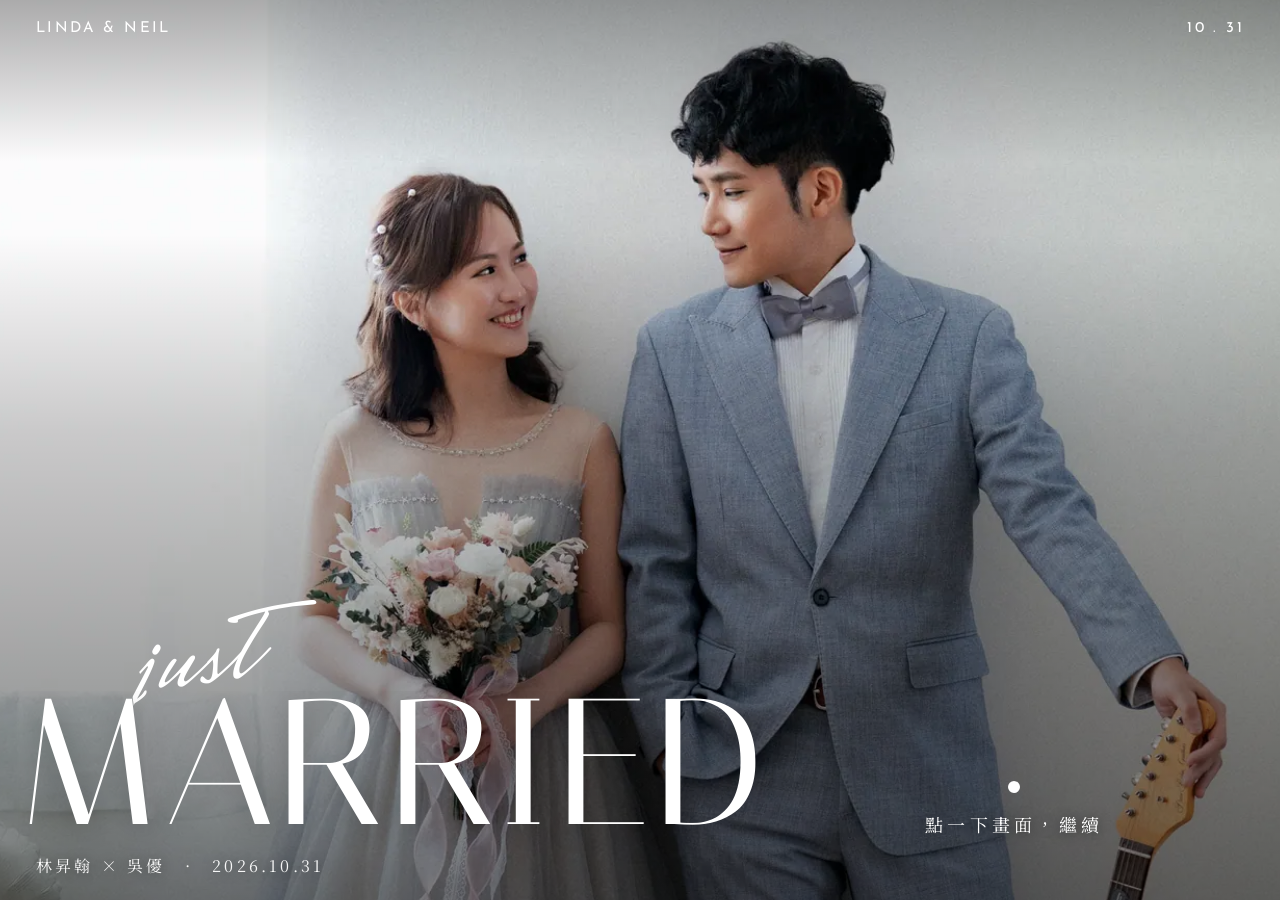
==== commit e3d3a639: "更新網頁 2026-10-27 00:48" ====
--- a/index.html
+++ b/index.html
@@ -20,10 +20,10 @@
       rel="stylesheet"
     />
     <link rel="preload" as="image" href="./p/3531-1280.webp" fetchpriority="high" />
-    <script type="module" crossorigin src="./assets/main-CLjx0H5s.js"></script>
+    <script type="module" crossorigin src="./assets/main-7gNwDXPi.js"></script>
     <link rel="modulepreload" crossorigin href="./assets/photos-6plI7D-q.js">
     <link rel="stylesheet" crossorigin href="./assets/photos-6slb7VtI.css">
-    <link rel="stylesheet" crossorigin href="./assets/main-CB0IGClD.css">
+    <link rel="stylesheet" crossorigin href="./assets/main-Bv2IpKou.css">
   </head>
   <body>
     <div id="app"></div>
--- a/assets/main-Bv2IpKou.css
+++ b/assets/main-Bv2IpKou.css
@@ -0,0 +1 @@
+.intro{position:relative;display:flex;flex-direction:column;min-height:100dvh;overflow:hidden;background:#1c1c1f;color:#fff}.intro-photo{position:absolute;inset:0;overflow:hidden}.intro-photo .shot{position:absolute;inset:0;opacity:0}.intro-photo img{object-position:50% 30%}.intro-photo .shot.now{opacity:1}.intro-photo .shot.top{z-index:2;animation:shot-in 1.6s ease both}.intro-photo .shot.under{z-index:1}.intro-photo .shot.now img{animation:drift 7s linear both}.intro-photo .shot:first-child.now:not(.top){animation:shot-in 1.2s ease both}@keyframes shot-in{0%{opacity:0}}@keyframes drift{0%{transform:scale(1)}to{transform:scale(1.04)}}.intro-scrim{position:absolute;inset:0;z-index:3;pointer-events:none;background:linear-gradient(180deg,#00000052,#0000 18%),linear-gradient(0deg,#00000080,#0003 52%,#0000 74%)}.intro-head{position:relative;z-index:4;padding:calc(var(--top) + 18px) var(--m) 0}.intro-title{position:relative;z-index:4;margin-top:auto;padding:0 calc(var(--m) * .5)}.intro-just{margin:0 0 -.36em 16%;font-size:clamp(6rem,38vw,14rem);transform:rotate(-8deg);transform-origin:0 100%;color:#fff}.intro-name{margin:0;font-size:var(--s-mono);font-weight:400}.intro-name .display{letter-spacing:.02em;text-shadow:0 2px 30px rgb(0 0 0 / .22)}.intro-line{margin:14px calc(var(--m) * .5) 20px;font-size:var(--s-small);letter-spacing:.2em;opacity:.95;text-shadow:0 1px 14px rgb(0 0 0 / .45)}.intro-card{position:relative;z-index:5;margin:2px var(--m) calc(var(--m) + var(--bot));padding:30px clamp(20px,6vw,32px) 26px;background:#fff;color:var(--ink);text-align:center;box-shadow:0 30px 60px -28px #0009}.intro-card:before{content:"";position:absolute;inset:7px;border:1px solid var(--line);pointer-events:none}.intro-ask{position:relative;display:flex;flex-direction:column;align-items:center}.intro-ask[hidden]{display:none}.ask-hi{display:flex;align-items:center;gap:14px;margin:0 0 12px;color:var(--muted);letter-spacing:.42em;padding-left:.42em}.ask-hi:before,.ask-hi:after{content:"";width:28px;height:1px;background:currentColor;opacity:.6}.ask-q{display:block;margin:0;font-size:var(--s-lead);font-weight:400;letter-spacing:.14em;line-height:1.5}.ask-note{margin:8px 0 0;font-size:var(--s-min);color:var(--muted);letter-spacing:.04em;line-height:1.6;text-wrap:balance}.ask-field{position:relative;width:100%;margin:10px 0 20px}.ask-field:after{content:"";position:absolute;left:0;right:0;bottom:0;height:1px;background:var(--ink);transform-origin:50% 50%;animation:ask-line .9s var(--ease-expo) both;animation-delay:1.5s;transition:background var(--t-hover) ease,height var(--t-hover) ease}.ask-field:focus-within:after{height:2px;background:var(--navy)}@keyframes ask-line{0%{transform:scaleX(0)}}.ask-field input{display:block;width:100%;height:56px;padding:0 4px;background:transparent;border:0;border-radius:0;text-align:center;font-size:var(--s-lead);letter-spacing:.08em;outline:none}.ask-field input::placeholder{color:#a3a3aa;font-size:var(--s-small);letter-spacing:.06em}.ask-go{width:100%}.ask-q+.ask-go{margin-top:22px}.ask-alt{margin-top:16px}.intro.cover{cursor:pointer}.intro-tap{position:absolute;z-index:6;left:0;right:0;bottom:calc(var(--m) + var(--bot) + 4px);width:max-content;margin:0 auto;display:flex;flex-direction:column;align-items:center;gap:16px;padding:12px 18px 12px calc(18px + .24em);background:none;border:0;color:#fff;font-size:var(--s-body);letter-spacing:.24em;text-shadow:0 1px 12px rgb(0 0 0 / .5);cursor:pointer}.intro-tap:focus-visible{outline:1.5px solid #fff;outline-offset:2px}.tap-dot{position:relative;width:12px;height:12px;border-radius:50%;background:#fff}.tap-dot:after{content:"";position:absolute;inset:0;border-radius:50%;border:1px solid #fff;opacity:0;animation:tap-ring 2.2s var(--ease-out) 2.4s infinite}@keyframes tap-ring{0%{transform:scale(1);opacity:.9}to{transform:scale(3.4);opacity:0}}.intro.cover .intro-title{transform:translateY(var(--lift, 0px))}.intro.asking .intro-title{transition:transform 1s var(--ease-expo) .22s}.intro.cover .intro-card{visibility:hidden;animation:none;transform:translateY(calc(100% + var(--m) + 48px))}.intro.cover .ask-field:after{animation:none}.intro-words{transition:opacity .52s ease,transform .52s var(--ease-exit)}.intro.asking .intro-words{opacity:0;transform:translateY(-10px);pointer-events:none}.intro.asking .intro-tap{opacity:0;visibility:hidden;transition:opacity .24s ease,visibility 0s .24s}.intro.asking .intro-card{animation:card-in .9s var(--ease-expo) .36s both}@keyframes card-in{0%{transform:translateY(calc(100% + var(--m) + 48px))}}.intro.asking .ask-field:after{animation:ask-line .9s var(--ease-expo) 1.1s both}.intro.leaving .intro-card,.intro.leaving .intro-title,.intro.leaving .intro-head{transition:opacity .38s var(--ease-exit),transform .38s var(--ease-exit);opacity:0;transform:translateY(-12px)}@media(min-width:900px)and (min-aspect-ratio:1/1){.intro-title{max-width:62vw}.intro-just{font-size:9rem}.intro-card{position:absolute;right:48px;bottom:48px;width:440px;margin:0;padding:36px 36px 30px}.intro-tap{left:auto;right:48px;bottom:48px;width:440px;margin:0}}.hello{padding:4px 0 18px;min-height:calc(100svh - 54px - var(--top));display:flex;flex-direction:column}.hello-grid{display:grid;grid-template-columns:minmax(0,1.55fr) minmax(0,1fr);gap:6px;grid-template-rows:100%;height:min(30svh,300px);margin-bottom:22px}.hello-photo{min-height:0;overflow:hidden}.hello-photo .ph{height:100%}.hello-photo img{object-position:50% 25%!important}.hello-vert{min-width:0;overflow:hidden;background:var(--surface);display:grid;justify-items:center;align-items:start;padding:16px 0}.hello-vert .caps{font-family:var(--f-display);font-size:var(--s-small);letter-spacing:.4em;color:var(--ink)}.hello-h{margin:0 var(--m) 4px;font-size:clamp(1.625rem,1.2rem + 2.4vw,2.5rem);font-weight:400;line-height:1.4;letter-spacing:.1em}.hello-count{margin:0 var(--m);color:var(--muted);font-size:var(--s-small);letter-spacing:.08em}.hello-count:empty{display:none}.quick{display:grid;gap:10px;margin:18px var(--m) 0}.quick-btn{display:grid;grid-template-columns:auto 1fr auto;align-items:center;gap:14px;min-height:68px;padding:10px 20px;text-decoration:none;color:#fff;transition:transform var(--t-press) var(--ease-out),filter var(--t-hover) ease}.quick-btn:active{transform:scale(.975)}@media(hover:hover){.quick-btn:hover{filter:brightness(1.08)}.quick-btn:hover .q-arrow{transform:translate(4px)}}.q-album{background:var(--navy)}.q-notes{background:var(--blue)}.q-quiz{background:var(--lav);color:var(--navy)}.q-zh{font-size:1.5rem;font-weight:600;letter-spacing:.24em;min-width:4.4em}.q-sub{font-size:var(--s-small);letter-spacing:.06em;opacity:.92}.q-arrow{font-size:1.375rem;transition:transform var(--t-ui) var(--ease-out)}.scroll-cue{display:flex;align-items:center;justify-content:center;gap:10px;margin:auto auto 0;padding:18px 20px 4px;color:var(--muted);font-size:var(--s-small);letter-spacing:.16em;transition:opacity .4s ease}.scroll-cue.gone{opacity:0;pointer-events:none}.cue-arrow{display:inline-block;font-size:1.25rem;animation:cue 1.6s var(--ease-in-out) infinite}@keyframes cue{0%,to{transform:translateY(-2px)}50%{transform:translateY(6px)}}.door{position:relative;display:block;overflow:hidden;text-decoration:none;color:inherit;transition:transform var(--t-press) var(--ease-out)}.door:active{transform:scale(.99)}.door-zh{margin:0;font-size:clamp(2.25rem,11vw,3.5rem);font-weight:300;line-height:1.2;letter-spacing:.32em}.door-line{margin:0 0 18px;font-size:var(--s-body);letter-spacing:.08em}.door-line:empty{display:none}.door-btn{min-height:58px;font-size:1.125rem}.door-btn.light{background:#fff;color:var(--navy)}.door:active .door-btn{transform:scale(.97)}.door-album{color:#fff;aspect-ratio:9 / 15;max-height:96dvh;width:100%;display:flex;flex-direction:column;background:#222;margin-top:40px}.door-bg{position:absolute;inset:0}.door-bg .ph{height:100%}.door-bg img{object-position:50% 20%!important;transition:opacity .7s ease,transform 1.4s var(--ease-soft)}@media(hover:hover){.door-album:hover .door-bg img{transform:scale(1.03)}}.door-scrim{position:absolute;inset:0;background:linear-gradient(0deg,#0000008c,#0000 52%)}.door-script{position:relative;margin:auto 0 -.38em 12%;font-size:clamp(4.5rem,30vw,10rem);color:var(--pink);transform:rotate(-6deg);z-index:2}.door-display{position:relative;margin:0;padding:0 8px;line-height:.8}.door-foot{position:relative;padding:16px var(--m) 26px}.door-foot .door-btn{width:100%}.door-notes{color:#fff;min-height:560px;padding:44px var(--m) 34px;display:flex;flex-direction:column;gap:26px}.door-blur{position:absolute;inset:-30px;background-size:cover;background-position:center;filter:blur(22px) brightness(.58) saturate(.9);transform:scale(1.1)}.door-inset{position:relative;align-self:center;width:66%;border:8px solid #fff}.door-inset .ph{aspect-ratio:4 / 5}.door-notes-copy{position:relative}.door-notes .door-zh{margin:0 0 12px}.door-notes .door-line{font-size:var(--s-lead)}.door-quote{margin:0 0 16px}.door-quote p{margin:0 0 6px;font-size:var(--s-lead);font-weight:300;line-height:1.6;letter-spacing:.08em}.door-quote cite{font-style:normal;font-size:var(--s-small);opacity:.9;letter-spacing:.12em}.door-notes .door-btn{width:100%}.door-quiz{background:var(--blue);color:#fff;padding:0 var(--m) 40px;text-align:center}.door-quiz:before{content:"";position:absolute;inset:0 0 auto;height:40%;background:#fff}.door-quiz-photo{position:relative;width:62%;margin:0 auto 22px}.door-quiz-photo .ph{aspect-ratio:3 / 4}.door-quiz .door-zh{font-size:clamp(2rem,10vw,3rem)}.door-sub{margin:12px auto 22px;max-width:20em;font-size:var(--s-body);letter-spacing:.08em}.door-quiz .door-btn{width:100%}.home-foot{background:var(--lav);color:var(--navy);padding:30px 0 calc(28px + var(--bot));overflow:hidden}.foot-years{padding:0 var(--m);margin:0 0 110px}.foot-years i{flex:1;height:1px;background:currentColor;opacity:.6;margin:0 14px}.foot-script{margin:0 0 -.42em 4%;font-size:clamp(4rem,24vw,9rem);color:#fff;transform:rotate(-6deg);position:relative;z-index:2}.foot-display{margin:0 0 22px;padding:0 4px}.foot-row{display:flex;justify-content:space-between;align-items:flex-end;gap:16px;padding:0 var(--m);font-size:var(--s-small);letter-spacing:.12em;line-height:1.8}.foot-row p{margin:0}@media(min-width:900px){.home main{max-width:760px;margin:0 auto}.home-foot>*{max-width:760px;margin-left:auto;margin-right:auto}}.js-reveal [data-reveal]{opacity:0;transform:translateY(20px)}.js-reveal [data-reveal].in{opacity:1;transform:none;transition:opacity var(--t-reveal) var(--ease-expo),transform var(--t-reveal) var(--ease-expo);transition-delay:calc(var(--i, 0) * 80ms)}.js-reveal .door-script[data-reveal].in{transform:rotate(-6deg)}.album{display:flex;flex-direction:column;height:100dvh;min-height:0;overflow:hidden;background:#efedea;color:var(--ink);user-select:none;-webkit-user-select:none}.album .bar{position:relative;background:transparent}.album-head{display:flex;justify-content:space-between;align-items:baseline;gap:12px;padding:0 var(--m) 6px}.album-head p{margin:0}.album-ch{font-size:var(--s-body);letter-spacing:.24em}.album-n{font-size:var(--s-small);letter-spacing:.06em;color:var(--muted);font-variant-numeric:tabular-nums}.book{position:relative;flex:1;min-height:0;display:grid;place-items:center;touch-action:pan-y;cursor:grab}.book:active{cursor:grabbing}.stage{position:relative;perspective:2200px;perspective-origin:50% 50%}.album:not(.is-wide) .stage{perspective-origin:0% 50%}.slot{position:absolute;inset:0}.is-wide .slot-left{right:50%}.is-wide .slot-right{left:50%}.slot .shade{position:absolute;inset:0;pointer-events:none;opacity:0;background:linear-gradient(90deg,#00000073,#0000 70%)}.is-wide .slot-left .shade{background:linear-gradient(270deg,#00000073,#0000 70%)}.leaf{--lift: 0;position:absolute;inset:0;z-index:5;transform-origin:0% 50%;transform-style:preserve-3d;will-change:transform}.leaf-wide{left:50%}.leaf .face{position:absolute;inset:0;backface-visibility:hidden;-webkit-backface-visibility:hidden;box-shadow:0 calc(var(--lift) * 18px) calc(var(--lift) * 50px) rgb(0 0 0 / calc(var(--lift) * .25))}.leaf .back{transform:rotateY(180deg)}.leaf .sheen{position:absolute;inset:0;pointer-events:none;opacity:0;background:linear-gradient(90deg,#0000004d,#0000000a)}.leaf .back .sheen{background:linear-gradient(270deg,#0000004d,#0000000a)}.page{position:absolute;inset:0;container-type:size;background:#fff;color:var(--ink);overflow:hidden}.page-none{background:transparent}.pf{position:absolute;margin:0;overflow:hidden}.pf .ph{position:absolute;inset:0}.pf .ph img{transition-duration:.28s}.pf-like{position:absolute;left:6px;bottom:4px;z-index:3}.pf.bg{inset:0}.pg-scrim{position:absolute;inset:0;z-index:1;pointer-events:none;background:linear-gradient(180deg,#0000004d,#0000 16%),linear-gradient(0deg,#0000005c,#0000 40%)}.pg-scrim.low{background:linear-gradient(0deg,#0000005c,#0000 22%)}.pg-top{position:absolute;z-index:2;top:0;left:0;right:0;margin:0;padding:5cqh 6cqw 0;font-size:max(15px,3.9cqw);color:#fff;pointer-events:none}.pg-top i{flex:1;height:1px;background:currentColor;opacity:.7;margin:0 3cqw}.pg-title{position:absolute;z-index:2;left:0;right:0;bottom:0;color:#fff;pointer-events:none}.pg-script{margin:0 0 -.4em 10%;font-size:22cqw;color:#fff;transform:rotate(-7deg);transform-origin:0 100%;position:relative;z-index:2}.pg-display{margin:0;padding:0 1.5cqw;font-size:min(42cqw,calc(100cqw / (var(--n) * .6)));line-height:.82}.pg-sub{margin:2.2cqh 6cqw 5cqh;font-size:max(17px,4.6cqw);letter-spacing:.24em;opacity:.95}.pg-foot{position:absolute;z-index:2;left:0;right:0;bottom:4.5cqh;margin:0;text-align:center;color:#fff;font-size:max(15px,3.9cqw);pointer-events:none}.page-full .pf-like,.page-opener .pf-like,.page-cover .pf-like,.page-end .pf-like{left:auto;right:6px;top:11cqh;bottom:auto}.page-opener .pg-script{color:var(--pink)}.trio{position:absolute;inset:0;display:grid;grid-template-columns:1.15fr .85fr;grid-template-rows:57% 1fr;gap:5px;background:#fff}.trio .pf{position:relative}.trio .t-a{grid-area:1 / 1}.t-panel{grid-area:1 / 2;background:var(--surface);display:grid;justify-items:end;align-items:start;padding:5cqh 4cqw 0 0;min-width:0;overflow:hidden}.t-panel .caps{font-family:var(--f-display);font-size:max(16px,5.2cqw);letter-spacing:.42em;color:var(--ink)}.trio .t-b{grid-area:2 / 1}.trio .t-c{grid-area:2 / 2}.trio.flip{grid-template-columns:.85fr 1.15fr;grid-template-rows:1fr 57%}.trio.flip .t-a{grid-area:2 / 2}.trio.flip .t-panel{grid-area:2 / 1;align-items:end;padding:0 4cqw 5cqh 0}.trio.flip .t-b{grid-area:1 / 1}.trio.flip .t-c{grid-area:1 / 2}.split-block{position:absolute;left:0;right:0;bottom:0;height:54%;background:var(--blue)}.s-p{left:19%;width:62%;top:6%;height:52%}.s-caps{position:absolute;left:0;right:0;top:60.5%;margin:0;text-align:center;color:#fff;font-size:max(15px,3.9cqw)}.s-l{left:0;right:0;bottom:0;height:min(32%,66.6cqw)}.c-photo{left:0;right:0;top:0;height:86%}.c-caps{position:absolute;left:0;right:0;bottom:5.5%;margin:0;text-align:center;font-size:max(15px,3.9cqw);color:var(--ink)}.i-blur{position:absolute;inset:-30px;background-size:cover;background-position:center;filter:blur(18px) brightness(.72) saturate(.9);transform:scale(1.1)}.framed{border:max(5px,1.6cqw) solid #fff}.i-a{left:13%;width:62%;top:9%;aspect-ratio:3 / 2}.i-b{right:6%;width:76%;top:44%;aspect-ratio:3 / 2}.i-foot{position:absolute;left:7cqw;right:7cqw;bottom:5cqh;margin:0;color:#fff;font-size:max(15px,3.9cqw)}.lands{position:absolute;left:50%;top:46%;width:min(84cqw,calc((80cqh - 10px)/2));transform:translate(-50%,-50%);display:grid;gap:5px}.lands .pf{position:relative;aspect-ratio:3 / 2}.l-caps{position:absolute;left:0;right:0;bottom:5cqh;margin:0;text-align:center;font-size:max(17px,4.6cqw);letter-spacing:.24em;color:var(--muted)}.page-land{background:var(--surface)}.page-land .pg-top{color:var(--ink)}.ld{left:6%;right:6%;top:22%;aspect-ratio:3 / 2}.ld-word{position:absolute;left:0;right:0;bottom:6%;color:var(--ink)}.pg-scrim.end{background:linear-gradient(0deg,#0009,#0000 46%)}.end-copy{position:absolute;z-index:3;left:6cqw;right:6cqw;bottom:5cqh;color:#fff}.end-zh{margin:0 0 4px;font-size:max(19px,5.4cqw);font-weight:400;line-height:1.5;letter-spacing:.12em}.end-note{margin:0 0 14px;font-size:max(15px,4cqw);letter-spacing:.06em}.end-actions{display:flex;align-items:center;gap:18px}.page-end .btn{min-height:46px;padding:0 1.1em;font-size:var(--s-small);letter-spacing:.1em}.page-end .btn.quiet{color:#fff;min-height:0;padding:6px 0 4px}.like{display:inline-flex;align-items:center;gap:6px;min-width:40px;height:40px;padding:0 6px 0 2px;color:#fff;font-family:var(--f-caps);font-size:var(--s-min);letter-spacing:.06em;font-variant-numeric:tabular-nums;text-shadow:0 1px 6px rgb(0 0 0 / .45)}.like-icon{position:relative;width:22px;height:22px;filter:drop-shadow(0 1px 4px rgb(0 0 0 / .4));transition:transform var(--t-press) var(--ease-out)}.like:active .like-icon{transform:scale(.8)}.like-icon svg{position:absolute;inset:0;width:100%;height:100%}.like-icon .o{fill:none;stroke:currentColor;stroke-width:1.8}.like-icon .f{fill:var(--heart);opacity:0;transform:scale(.5);transition:opacity .12s ease,transform .3s var(--ease-out)}.like.on .like-icon .o{stroke:var(--heart)}.like.on .like-icon .f{opacity:1;transform:scale(1)}.like-n{display:inline-block;min-width:1ch}.heart-layer{position:fixed;inset:0;z-index:200;pointer-events:none;overflow:hidden}.heart-layer .burst{position:absolute}.heart-layer svg{width:100%;height:100%;fill:currentColor;display:block}.big-heart{position:absolute;width:96px;height:96px;color:#fff;filter:drop-shadow(0 6px 18px rgb(0 0 0 / .25))}.album-foot{padding:2px var(--m) calc(10px + var(--bot))}.scrub{position:relative;height:48px;display:flex;align-items:center}.scrub-range{--p: 0;-webkit-appearance:none;appearance:none;width:100%;height:48px;margin:0;background:transparent;cursor:pointer;touch-action:none}.scrub-range:focus{outline:none}.scrub-range::-webkit-slider-runnable-track{height:3px;background:linear-gradient(90deg,var(--ink) calc(var(--p) * 100%),var(--line) 0)}.scrub-range::-moz-range-track{height:3px;background:var(--line)}.scrub-range::-moz-range-progress{height:3px;background:var(--ink)}.scrub-range::-webkit-slider-thumb{-webkit-appearance:none;appearance:none;width:22px;height:22px;margin-top:-9.5px;border-radius:50%;background:var(--ink);border:4px solid #efedea;transition:transform var(--t-press) var(--ease-out)}.scrub-range::-moz-range-thumb{width:22px;height:22px;border-radius:50%;background:var(--ink);border:4px solid #efedea}.scrub-range:active::-webkit-slider-thumb{transform:scale(1.25)}.scrub-range:focus-visible::-webkit-slider-thumb{outline:2px solid var(--navy);outline-offset:2px}.scrub-tip{--p: 0;position:absolute;bottom:44px;left:clamp(72px,calc(11px + var(--p) * (100% - 22px)),calc(100% - 72px));transform:translate(-50%);padding:6px 12px;background:var(--ink);color:#fff;font-size:var(--s-small);letter-spacing:.06em;white-space:nowrap;pointer-events:none}.scrub-tip[hidden]{display:none}.coach{position:absolute;inset:0;z-index:20;display:flex;flex-direction:column;background:#16161ac7;color:#fff;cursor:pointer;animation:coach-in .42s var(--ease-out) both}.coach.bye{opacity:0;transition:opacity .3s ease}@keyframes coach-in{0%{opacity:0}}.coach-sides{flex:1;display:grid;grid-template-columns:1fr 1fr}.coach-side{margin:0;display:flex;flex-direction:column;align-items:center;justify-content:center;gap:10px;text-align:center;font-size:var(--s-lead);line-height:1.5;letter-spacing:.12em}.coach-l{border-right:1px dashed rgb(255 255 255 / .45)}.coach-arrow{font-size:2.25rem;line-height:1}.coach-l .coach-arrow{animation:nudge-l 1.6s var(--ease-in-out) infinite}.coach-r .coach-arrow{animation:nudge-r 1.6s var(--ease-in-out) infinite}@keyframes nudge-l{50%{transform:translate(-8px)}}@keyframes nudge-r{50%{transform:translate(8px)}}.coach-mid{display:flex;flex-direction:column;align-items:center;gap:14px;padding:0 var(--m) 18px}.coach-also{margin:0;font-size:var(--s-small);letter-spacing:.08em;opacity:.9}.coach-ok{width:min(100%,340px)}.coach-scrub{margin:0;padding:16px var(--m) 10px;text-align:center;font-size:var(--s-body);line-height:1.55;letter-spacing:.08em;background:#16161a80}.coach-down{display:block;font-size:1.5rem;line-height:1.2;animation:cue 1.6s var(--ease-in-out) infinite}.album.coaching .scrub-range::-webkit-slider-thumb{animation:dot-pulse 1.6s ease-in-out infinite}@keyframes dot-pulse{50%{transform:scale(1.35)}}.toc{list-style:none;margin:0;padding:0;display:grid;gap:6px}.toc-row{display:grid;grid-template-columns:64px 1fr auto;align-items:center;gap:16px;width:100%;padding:6px 14px 6px 6px;background:var(--surface);text-align:left;transition:transform var(--t-press) var(--ease-out)}.toc-row:active{transform:scale(.98)}.toc-photo .ph{aspect-ratio:4 / 5}.toc-name{display:flex;flex-direction:column;line-height:1.4}.toc-zh{font-size:1.25rem;letter-spacing:.3em}.toc-n{font-size:var(--s-small);letter-spacing:.06em;color:var(--muted)}.toc-liked{margin:18px 0 0;font-size:var(--s-small);color:var(--muted)}.sheet{position:fixed;inset:0;z-index:120;display:flex;flex-direction:column;justify-content:flex-end}.sheet-scrim{position:absolute;inset:0;background:#1e1e2273;opacity:0;transition:opacity .3s ease}.sheet-paper{position:relative;max-height:88dvh;overflow:auto;overscroll-behavior:contain;background:#fff;color:var(--ink);padding:8px var(--m) calc(28px + var(--bot));transform:translateY(100%);transition:transform .38s var(--ease-out)}.sheet.open .sheet-scrim{opacity:1}.sheet.open .sheet-paper{transform:none}.sheet.closing .sheet-paper{transform:translateY(100%);transition-duration:.26s;transition-timing-function:var(--ease-exit)}.sheet-grip{height:28px;margin:0 -24px;touch-action:none;cursor:grab;display:grid;place-items:center}.sheet-grip:after{content:"";width:40px;height:3px;background:var(--line)}.sheet-x{position:absolute;top:18px;right:var(--m);height:44px;font-family:var(--f-caps);font-size:var(--s-min);letter-spacing:.3em}.sheet-title{margin:6px 0 20px;font-size:var(--s-head);font-weight:300;letter-spacing:.2em;line-height:1.2}@media(min-width:700px){.sheet{align-items:center;justify-content:center}.sheet-paper{width:min(560px,92vw);transform:translateY(40px);opacity:0;transition:transform .38s var(--ease-out),opacity .3s ease}.sheet.open .sheet-paper{opacity:1}.sheet.closing .sheet-paper{opacity:0;transform:translateY(40px)}}.notes-screen{padding-bottom:calc(96px + var(--bot))}.notes-hi{padding:8px 0 40px;overflow:hidden}.notes-meta{margin:0 var(--m) 26px;min-height:1.4em;color:var(--muted);font-size:var(--s-small);letter-spacing:.08em}.notes-script{position:relative;z-index:2;margin:0 0 -.45em 8%;font-size:clamp(3.75rem,22vw,8rem);color:var(--pink);transform:rotate(-6deg);transform-origin:0 100%}.notes-display{margin:0 0 22px;padding:0 4px;color:var(--ink)}.notes-h{margin:0 var(--m) 12px;font-size:var(--s-head);font-weight:300;line-height:1.3;letter-spacing:.2em}.notes-hi>p:last-child{margin:0 var(--m);max-width:30em;color:#4a4a50}.wall{list-style:none;margin:0;padding:0 var(--m);display:flex;flex-direction:column;gap:10px}.note{--tone: var(--surface);--tink: var(--ink);width:var(--w);padding:22px 22px 16px;background:var(--tone);color:var(--tink)}.note.n-r{align-self:flex-end}.note.n-warm{--tone: var(--surface)}.note.n-white{--tone: #fff;border:1px solid var(--line)}.note.n-blue{--tone: var(--blue);--tink: #fff}.note.n-slate{--tone: var(--slate);--tink: #fff}.note.n-private{--tone: var(--lav);--tink: var(--navy)}.note-text{margin:0 0 14px;white-space:pre-wrap;overflow-wrap:anywhere;font-weight:300;line-height:1.8;letter-spacing:.08em}.n-xl .note-text{font-size:clamp(1.5rem,6.5vw,2rem);line-height:1.45;letter-spacing:.14em}.n-l .note-text{font-size:var(--s-lead);line-height:1.7}.n-m .note-text{font-size:var(--s-body)}.note-by{display:flex;justify-content:space-between;align-items:baseline;gap:12px;margin:0}.note-name{font-size:var(--s-small);letter-spacing:.16em}.note-name:before{content:"— "}.note-by time{font-size:var(--s-min);letter-spacing:.06em;opacity:.75;white-space:nowrap}.n-secret .note-text{font-size:var(--s-lead);line-height:1.6;letter-spacing:.12em}.note-seal{width:34px;height:34px;margin:0 0 12px;border-radius:50%;background:var(--navy);position:relative}.note-seal:after{content:"♡";position:absolute;inset:0;display:grid;place-items:center;color:var(--lav);font-size:16px}.wall-loading{margin:8px var(--m) 0;padding:28px 24px;background:var(--surface);color:var(--muted);font-size:var(--s-lead);letter-spacing:.16em}.wall-loading[hidden]{display:none}.who label small{display:block;font-size:var(--s-min);opacity:.8;letter-spacing:.04em}.note-tag{margin:0 0 12px;font-size:var(--s-min);opacity:.85}.note.arrive{animation:arrive .9s var(--ease-expo) both}@keyframes arrive{0%{opacity:0;transform:translateY(-24px)}}.wall-empty{margin:20px var(--m);padding:40px 24px;background:var(--surface);font-size:var(--s-lead);font-weight:300;letter-spacing:.12em;line-height:1.6}.notes-cta{position:fixed;left:0;right:0;bottom:0;z-index:10;padding:12px var(--m) calc(12px + var(--bot));background:#fff}.notes-cta .btn{width:100%}.slip{position:relative;padding:18px 18px 14px;background:var(--surface);transform-origin:50% 0;transition:background-color var(--t-ui) ease,color var(--t-ui) ease}.compose.is-private .slip{background:var(--lav);color:var(--navy)}.slip textarea{display:block;width:100%;min-height:9.5em;padding:0;border:0;background:transparent;resize:none;outline:none;font-size:var(--s-lead);font-weight:300;line-height:1.7;letter-spacing:.08em}.slip textarea::placeholder{color:color-mix(in srgb,currentColor 45%,transparent)}.slip-by{margin:8px 0 0;text-align:right;font-size:var(--s-min);letter-spacing:.24em}.slip-by:before{content:"— "}.slip-len{margin:8px 0 18px;text-align:right;font-family:var(--f-caps);font-size:var(--s-min);letter-spacing:.16em;color:var(--muted);font-variant-numeric:tabular-nums}.who{display:grid;grid-template-columns:1fr 1fr;gap:6px;margin:0;padding:0;border:0}.who legend{margin-bottom:10px;font-size:var(--s-small);letter-spacing:.16em}.who label{position:relative;display:grid;place-items:center;min-height:52px;padding:0 8px;border:1px solid var(--line);text-align:center;font-size:var(--s-small);letter-spacing:.14em;cursor:pointer;transition:background-color var(--t-hover) ease,color var(--t-hover) ease}.who input{position:absolute;opacity:0;inset:0;cursor:pointer}.who label:has(input:checked){background:var(--navy);border-color:var(--navy);color:#fff}.who label:has(input:focus-visible){outline:1.5px solid var(--navy);outline-offset:2px}.who-note{margin:12px 0 22px;font-size:var(--s-min);color:var(--muted);min-height:3em}.compose .send{width:100%}.invite{display:flex;flex-direction:column;align-items:center;text-align:center;padding:4px 0 6px}.invite-script{margin:0 0 -.32em;font-size:clamp(3.25rem,16vw,5rem);color:var(--pink);transform:rotate(-6deg)}.invite .sheet-title{position:relative;margin:0 0 6px}.invite-sub{margin:0;color:var(--muted)}.invite-lead{margin:14px 0 26px;font-size:var(--s-lead);line-height:1.7;text-wrap:pretty}.invite .btn:not(.quiet){width:100%;margin-bottom:18px}@media(min-width:900px){.notes{max-width:760px;margin:0 auto}.notes-cta{position:sticky;bottom:0;display:flex;justify-content:center}.notes-cta .btn{width:min(760px,100%)}}.quiz-screen{background:#fff}.quiz{padding:8px var(--m) calc(48px + var(--bot));max-width:720px;overflow:hidden}.quiz-meta{margin:0 0 28px;color:var(--muted);font-size:var(--s-small);letter-spacing:.08em}.quiz-rules .quiz-secret{color:var(--navy)}.quiz-script{position:relative;z-index:2;margin:0 0 -.42em 4%;font-size:clamp(3.75rem,22vw,8rem);color:var(--pink);transform:rotate(-6deg);transform-origin:0 100%}.quiz-display{margin:0 calc(-1 * var(--m) + 4px) 26px}.quiz-title{margin:0 0 16px;font-size:var(--s-head);font-weight:300;line-height:1.3;letter-spacing:.2em}.quiz-lead{margin:0 0 26px;font-size:var(--s-lead);font-weight:300;line-height:1.7;letter-spacing:.08em;max-width:20em}.quiz-rules{margin:0 0 32px;padding:22px 22px 22px 40px;background:var(--surface);display:grid;gap:10px;max-width:34em;font-size:var(--s-small);letter-spacing:.06em}.quiz-rules li::marker{color:var(--muted)}.quiz-go .btn{width:100%}.quiz-closed{padding:20px;background:var(--surface);margin:0}.q-progress{display:flex;justify-content:space-between;margin:10px 0;font-size:var(--s-small);letter-spacing:.08em;color:var(--muted);font-variant-numeric:tabular-nums}.q-bar{height:2px;background:var(--line);margin-bottom:40px;overflow:hidden}.q-bar i{display:block;height:100%;background:var(--ink);transform-origin:0 50%;transition:transform .7s var(--ease-out)}.q-text{margin:0 0 30px;font-size:clamp(1.5rem,1.1rem + 2.4vw,2.25rem);font-weight:300;line-height:1.6;letter-spacing:.1em}.q-options{list-style:none;margin:0;padding:0;display:grid;gap:8px}.opt{position:relative;display:flex;align-items:center;gap:16px;width:100%;min-height:62px;padding:12px 18px;background:#fff;border:1px solid var(--line);text-align:left;font-size:var(--s-body);letter-spacing:.08em;line-height:1.5;transition:transform var(--t-press) var(--ease-out),background-color .32s ease,border-color .32s ease,color .32s ease,opacity .32s ease}.opt-k{font-size:1.75rem;line-height:1;width:1ch;color:var(--muted)}.opt-t{flex:1}.opt:active:not(:disabled){transform:scale(.985)}@media(hover:hover){.opt:hover:not(:disabled){border-color:var(--ink)}}.opt:disabled{cursor:default}.opt:after{content:"";font-family:var(--f-text);font-size:var(--s-min);letter-spacing:.24em;white-space:nowrap}.opt.right{background:var(--blue);border-color:var(--blue);color:#fff}.opt.right .opt-k{color:#fff}.opt.right:after{content:"正確答案"}.opt.is-wrong{background:var(--pink);border-color:var(--pink);color:var(--ink);animation:shake .42s var(--ease-out)}.opt.is-wrong:after{content:"你的選擇"}.opt.is-right:after{content:"答對了"}.opt.is-right{animation:pop .42s var(--ease-out)}.opt.dim{opacity:.4}@keyframes shake{20%{transform:translate(-6px)}45%{transform:translate(5px)}70%{transform:translate(-3px)}}@keyframes pop{40%{transform:scale(1.02)}}.q-reveal{margin-top:30px}.q-reveal[hidden]{display:none}.q-verdict{margin:0 0 6px;font-size:var(--s-head);font-weight:300;letter-spacing:.2em;line-height:1.3;color:#c76b7b}.q-reveal.is-right .q-verdict{color:var(--blue)}.q-note{margin:0 0 24px;font-size:var(--s-lead);font-weight:300;line-height:1.8;letter-spacing:.08em;max-width:24em}.q-reveal .btn{width:100%}.q-last{margin:10px 0 0;font-size:var(--s-min);color:var(--muted);text-align:center}.quiz-result{max-width:none;padding:0 0 calc(48px + var(--bot))}.quiz-result>*{margin-left:var(--m);margin-right:var(--m)}.r-meta{font-size:var(--s-small);letter-spacing:.12em;padding:18px var(--m) 0;margin:0!important;background:var(--lav);color:var(--navy)}.r-pct{margin:0!important;padding:12px var(--m) 0;background:var(--lav);color:var(--navy);font-size:clamp(7rem,44vw,18rem);line-height:.9;letter-spacing:-.02em;font-variant-numeric:tabular-nums}.r-unit{font-family:var(--f-text);font-size:.3em;margin-left:.04em}.r-line{margin:0!important;padding:14px var(--m) 4px;background:var(--lav);color:var(--navy);font-size:var(--s-small);letter-spacing:.12em}.r-msg{margin:0 0 44px!important;padding:4px var(--m) 34px;background:var(--lav);color:var(--navy);font-size:var(--s-lead);font-weight:300;line-height:1.7;letter-spacing:.08em}.quiz-result .r-msg,.quiz-result .r-meta,.quiz-result .r-pct,.quiz-result .r-line{margin-left:0;margin-right:0}.board-wrap{margin:0 0 40px!important;padding:26px var(--m) 28px;background:var(--blue);color:#fff}.board-script{margin:0 0 -.5em;font-size:4.5rem;color:var(--pink);transform:rotate(-6deg);transform-origin:0 100%}.board-h{margin:0 0 18px;font-size:var(--s-head);font-weight:300;letter-spacing:.24em;line-height:1.3;display:flex;align-items:baseline;justify-content:space-between}.board-h span{font-size:var(--s-small);letter-spacing:.12em}.review-secret{margin:12px 0 4px;padding:12px 16px;background:var(--lav);color:var(--navy);font-size:var(--s-small);letter-spacing:.04em}.board{list-style:none;margin:0 0 20px;padding:0}.board li{display:grid;grid-template-columns:2.2em 1fr auto;align-items:baseline;gap:12px;padding:12px 0;border-bottom:1px solid rgb(255 255 255 / .3)}.board li.mine{margin:0 calc(-1 * var(--m));padding:12px var(--m);background:var(--navy);border-bottom-color:transparent}.b-rank{font-size:2.25rem;line-height:1}.b-name{font-size:var(--s-body);letter-spacing:.1em;overflow-wrap:anywhere}.b-name em{font-style:normal;font-size:var(--s-min);opacity:.8}.b-pct{font-family:var(--f-caps);letter-spacing:.1em;font-variant-numeric:tabular-nums}.board li.b-empty{display:block;opacity:.85}.board-note{margin:0;font-size:var(--s-min);opacity:.88;line-height:1.8;letter-spacing:.06em}.review{margin-bottom:40px}.review summary{display:flex;align-items:center;justify-content:space-between;min-height:56px;padding:0 20px;background:var(--surface);cursor:pointer;list-style:none;letter-spacing:.14em}.review summary::-webkit-details-marker{display:none}.review summary:after{content:"+";font-family:var(--f-caps);transition:transform var(--t-ui) var(--ease-out)}.review[open] summary:after{transform:rotate(45deg)}.review-list{list-style:none;margin:0;padding:8px 0 0;display:grid;gap:8px}.review-list li{padding:16px 20px;border:1px solid var(--line)}.review-list li.no{background:#fbf1f3;border-color:#f3dde2}.rv-q{margin:0 0 6px;letter-spacing:.08em}.rv-a,.rv-note{margin:0;font-size:var(--s-small)}.rv-note{margin-top:6px;color:var(--muted)}.r-next{display:flex;flex-direction:column;align-items:stretch;gap:14px}.r-next .btn.quiet{align-self:center}@media(min-width:900px){.quiz{margin:0 auto}.quiz-result{max-width:760px}}
